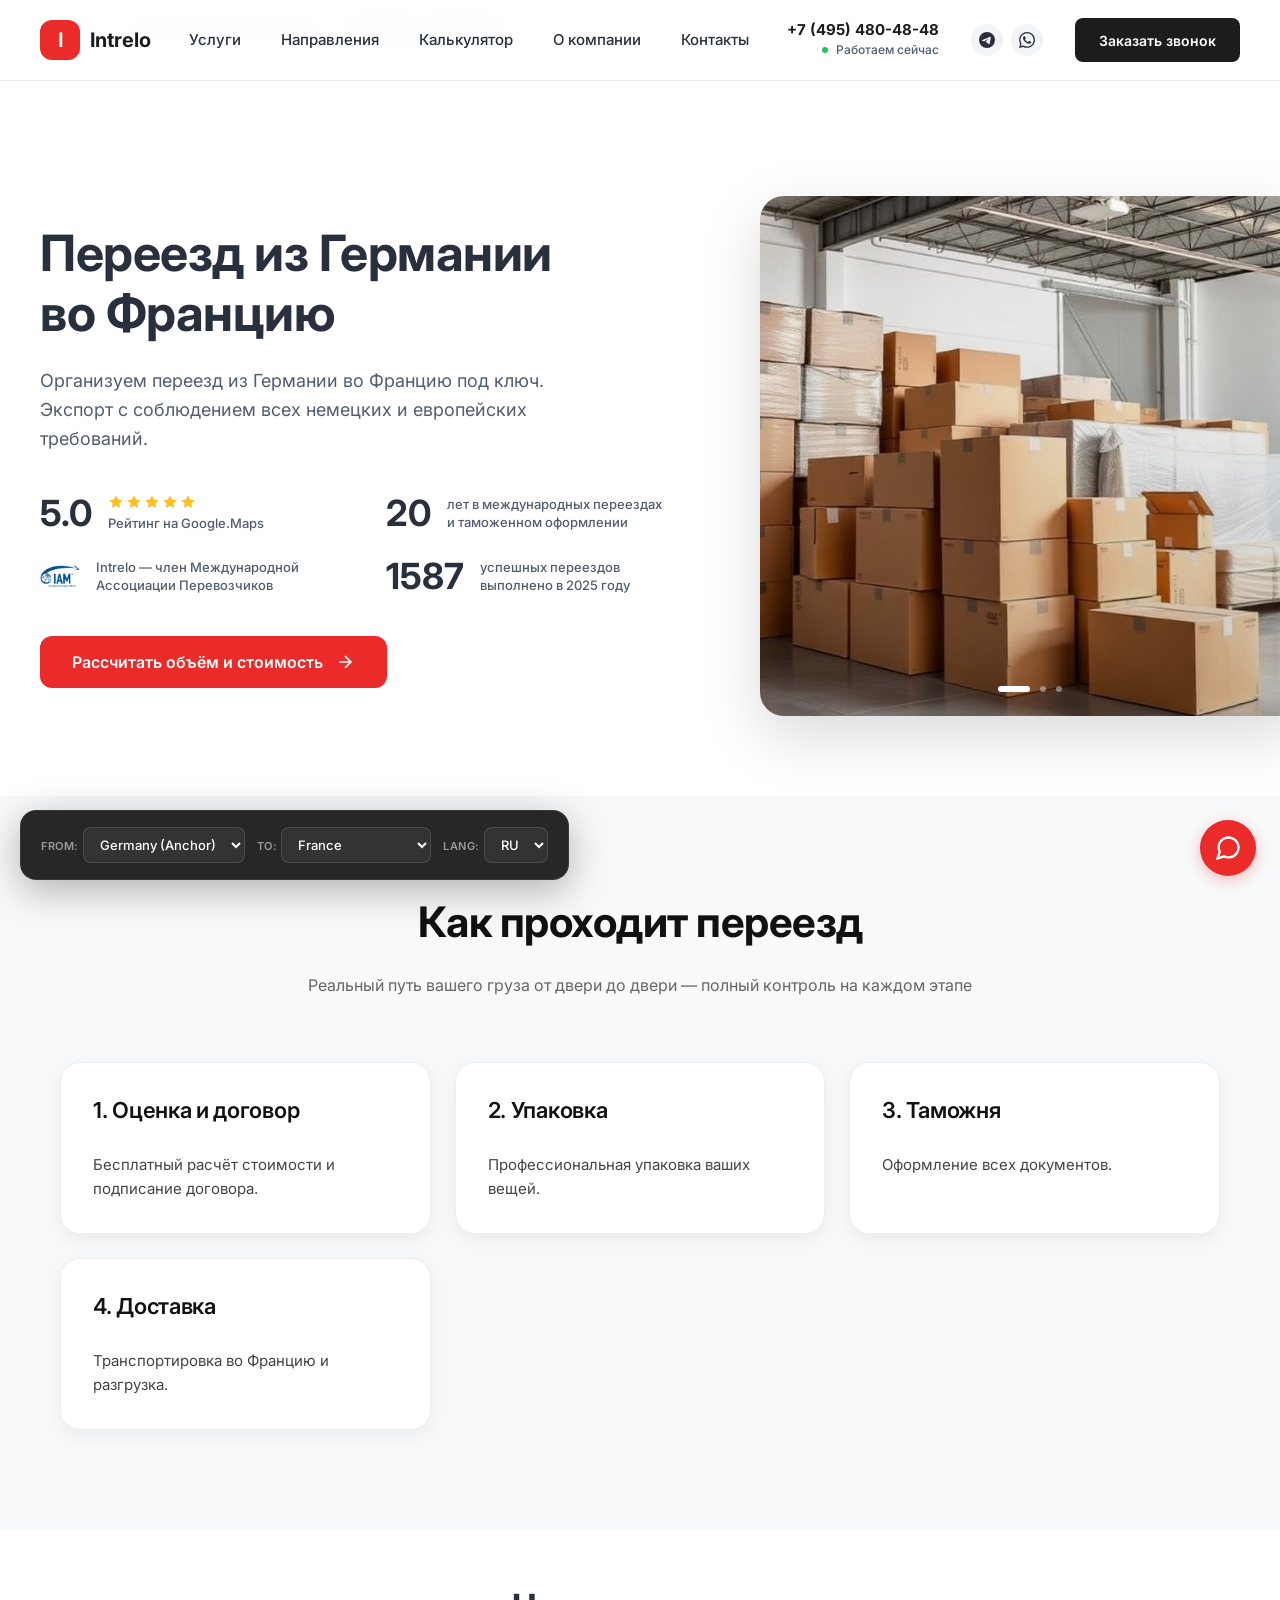
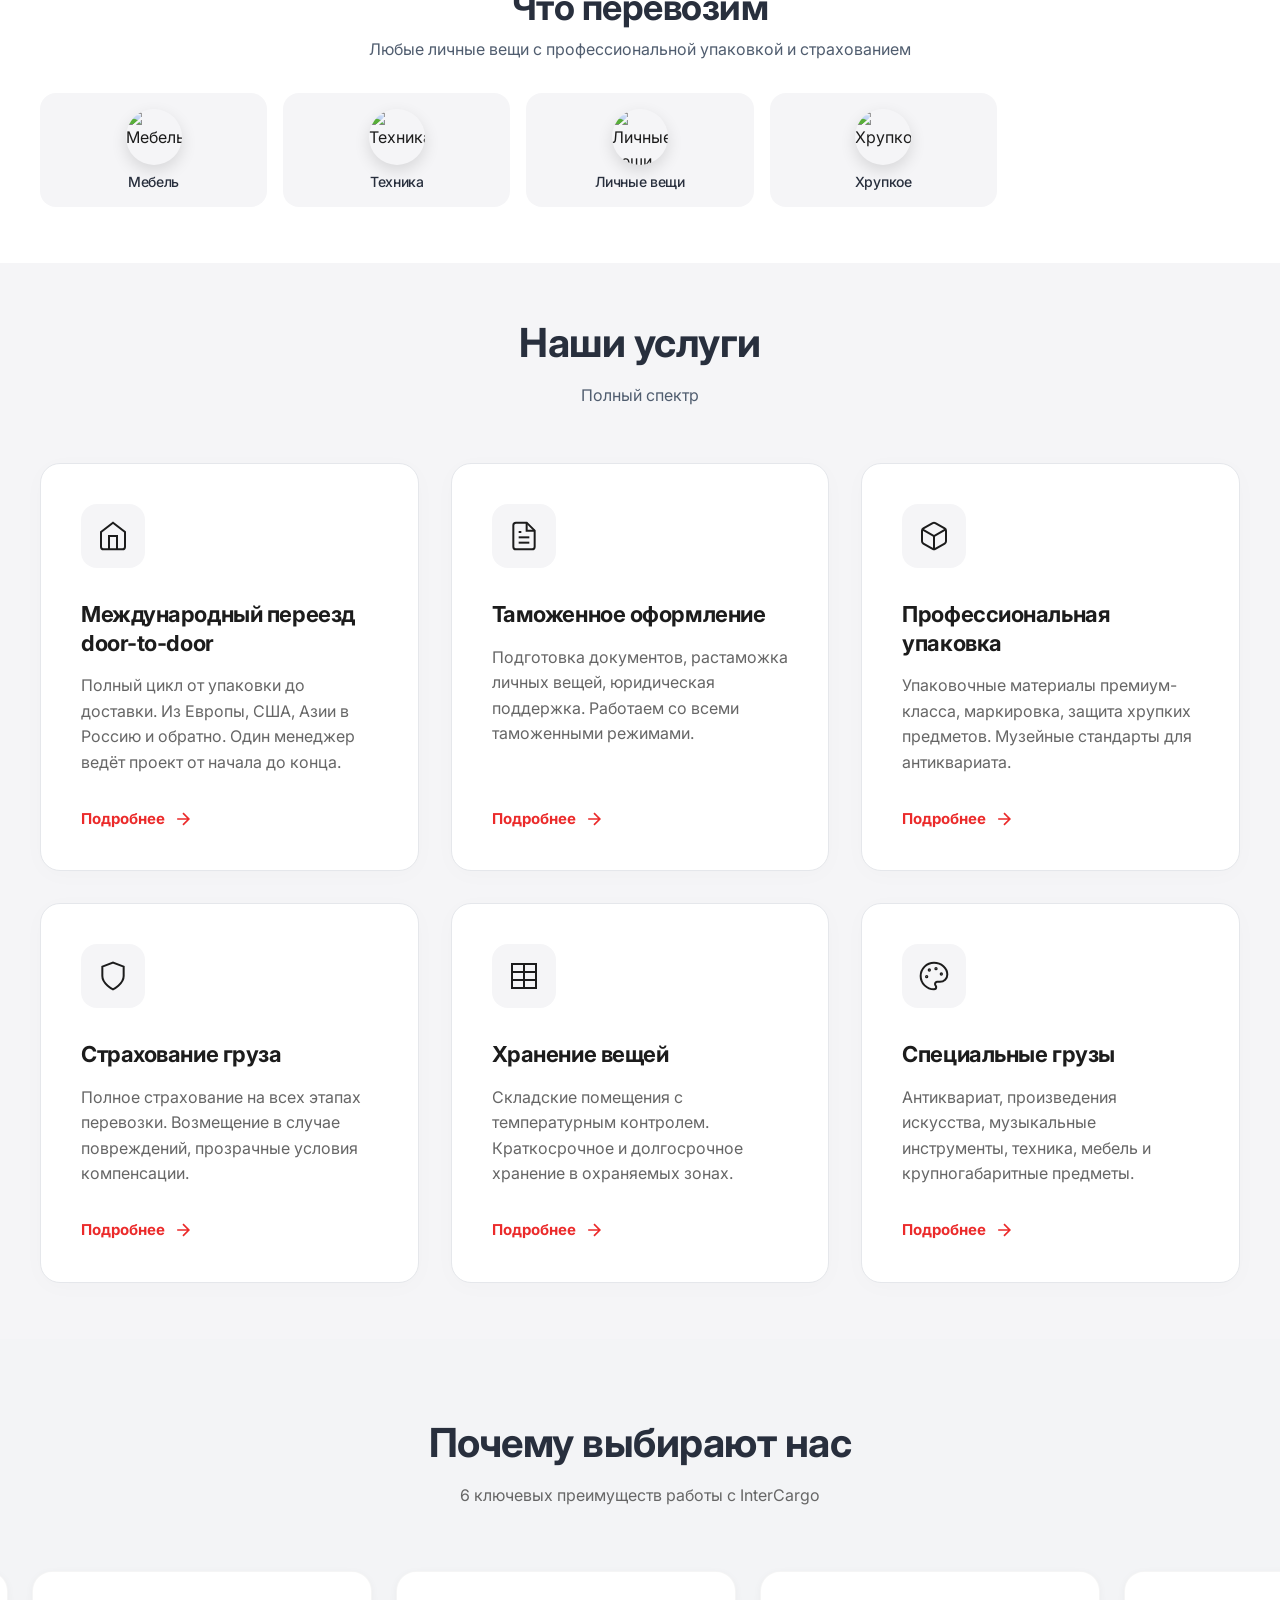
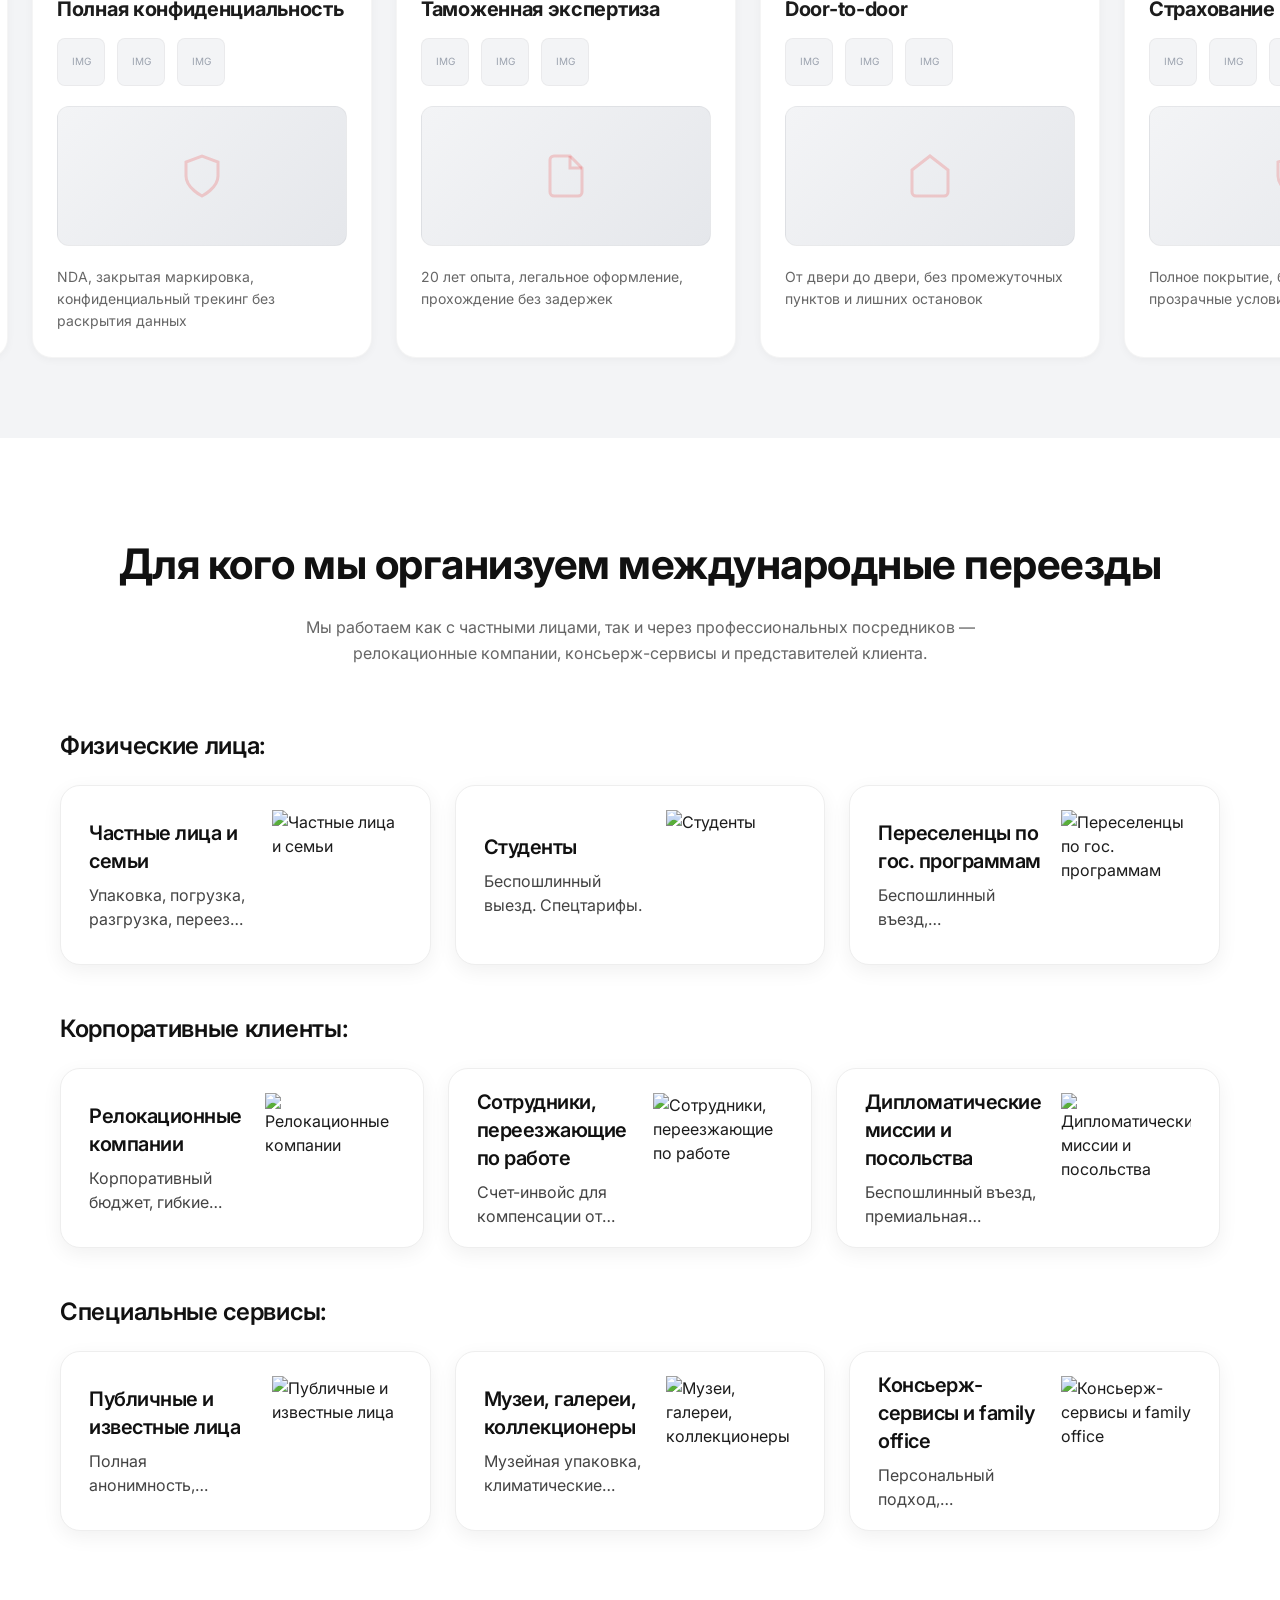
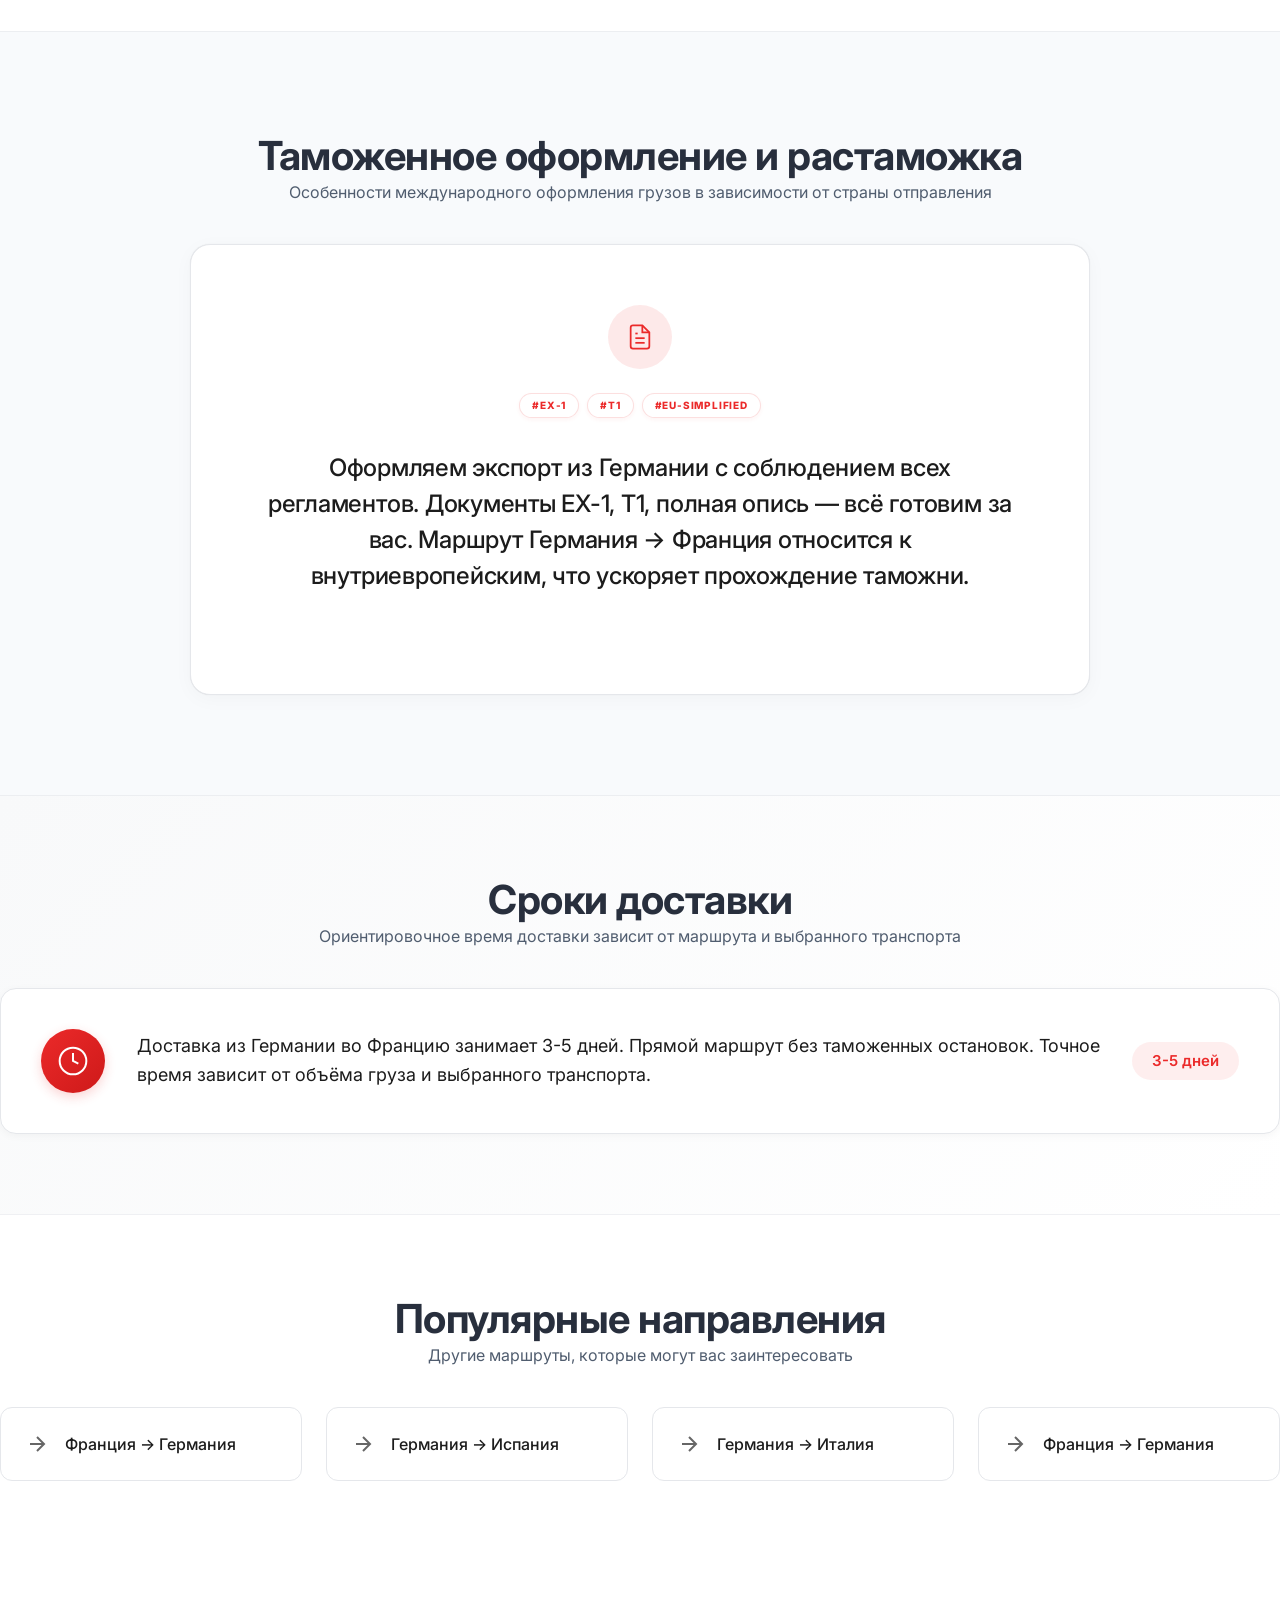
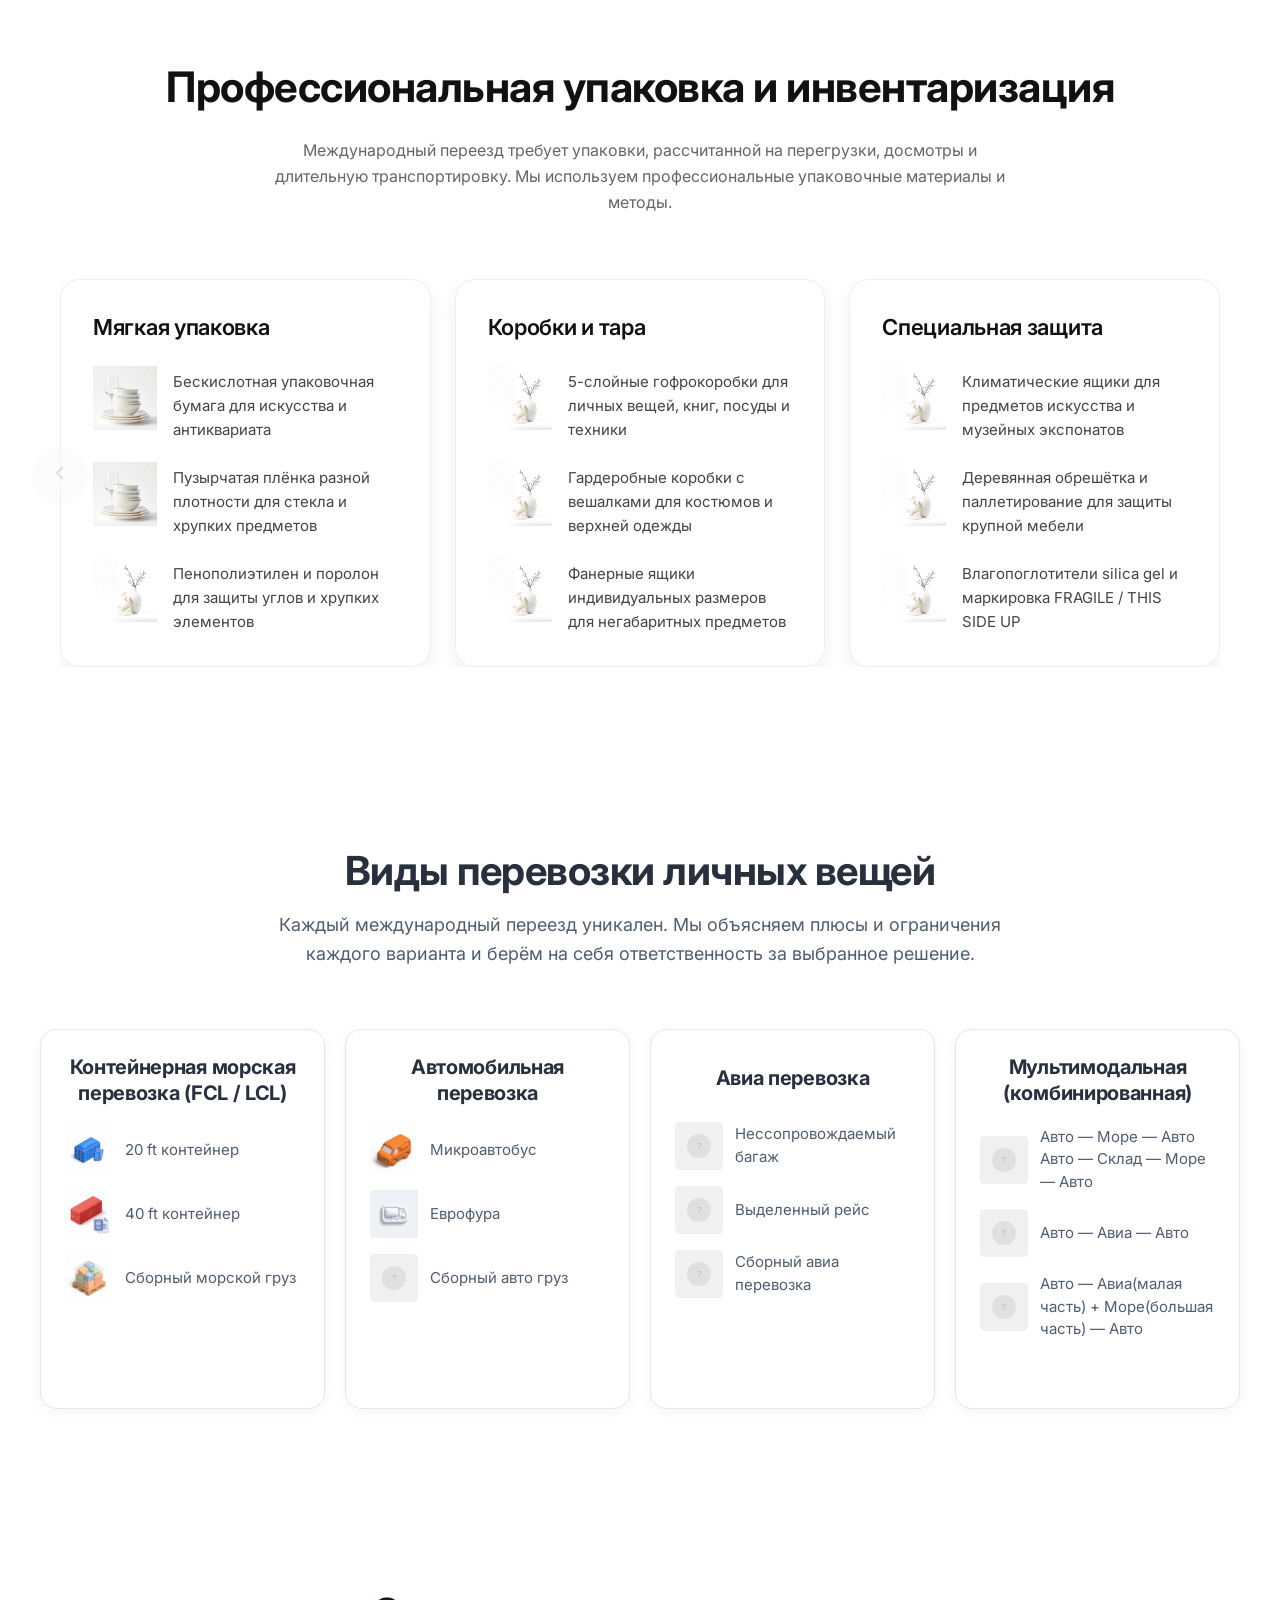
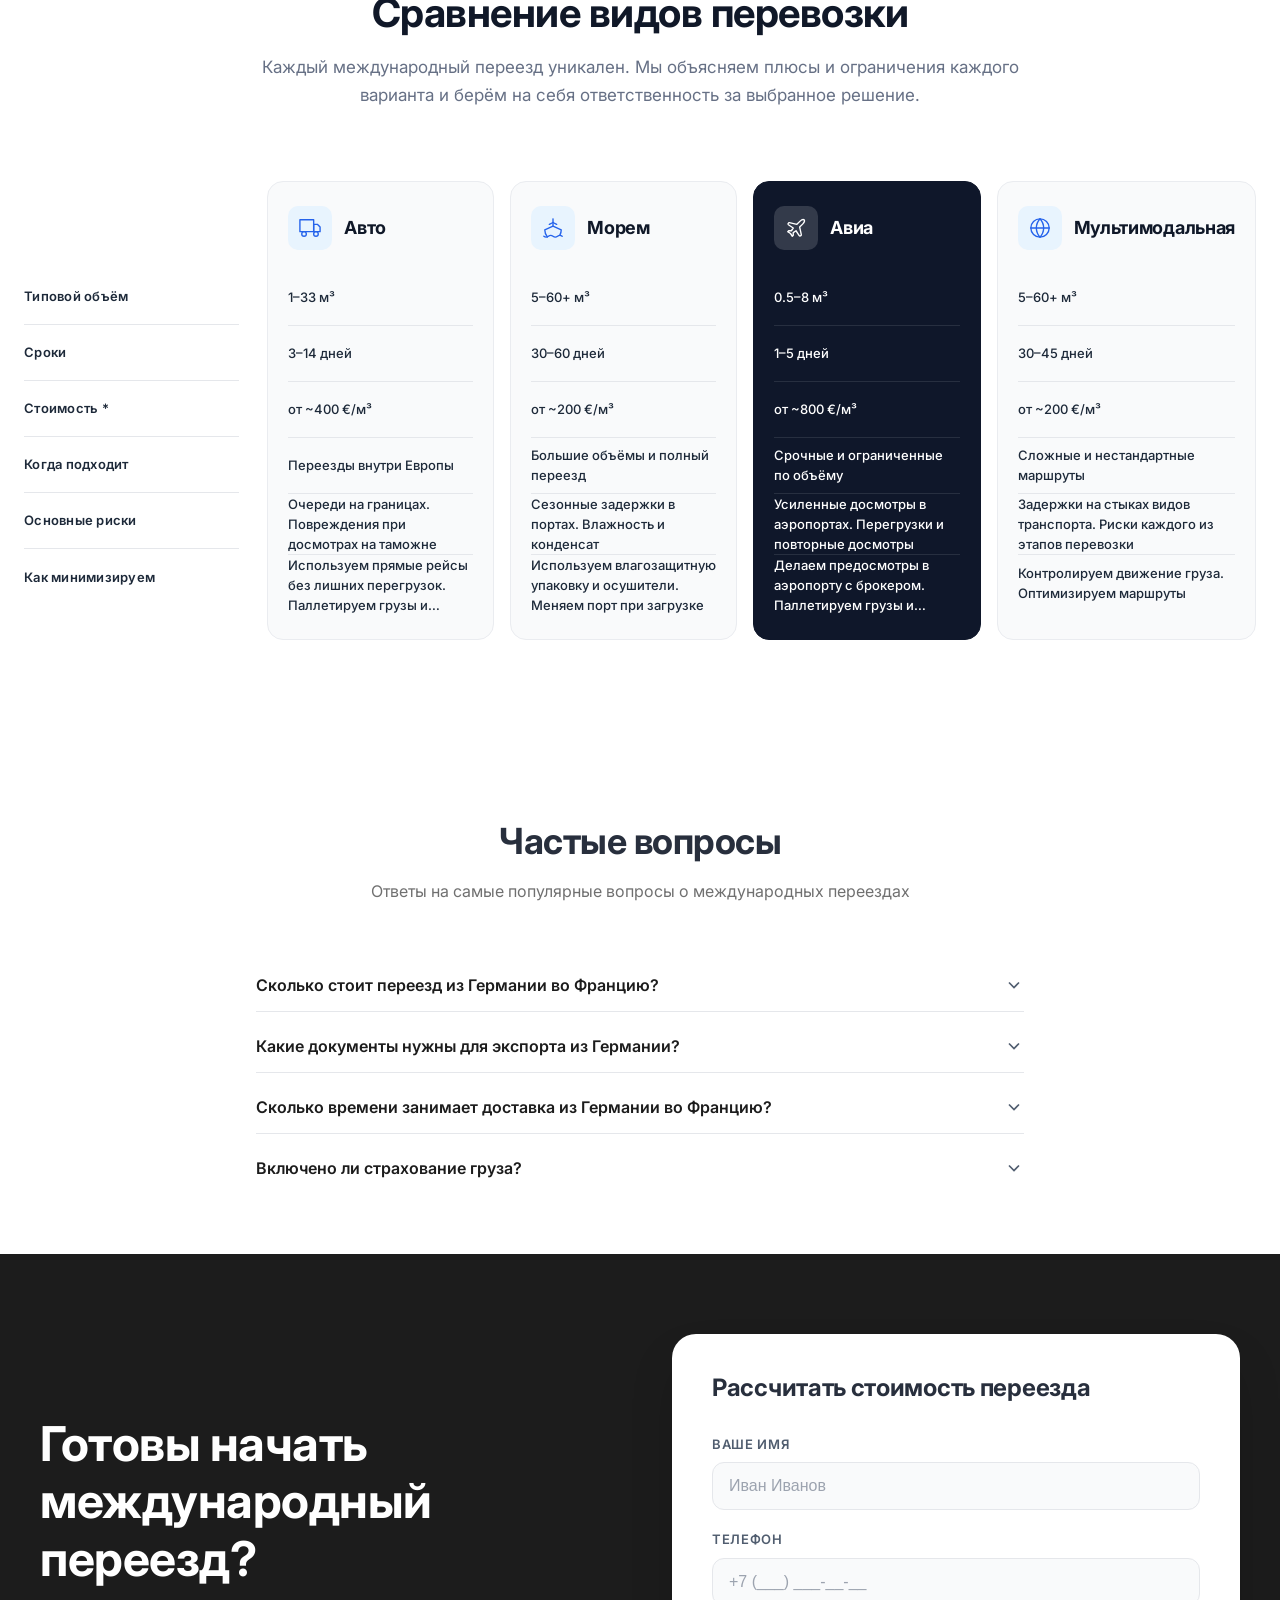
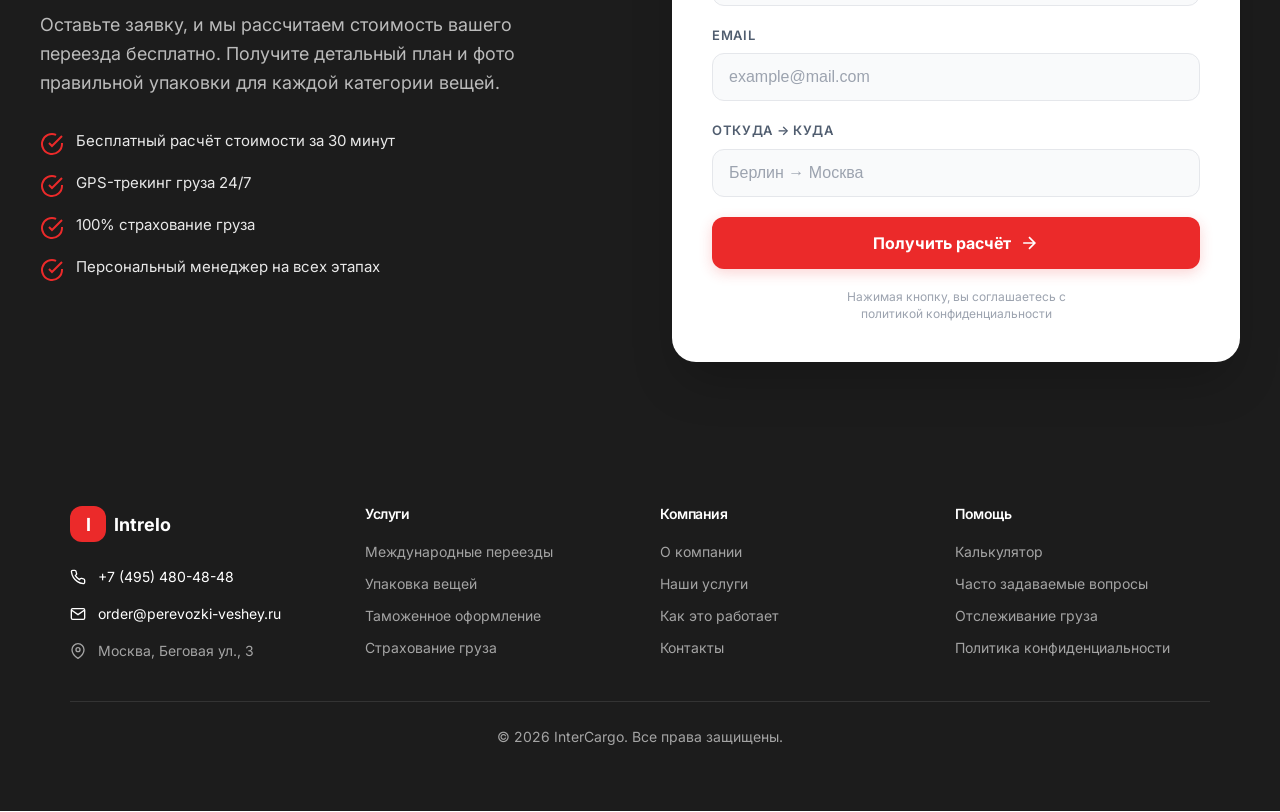
==== index.html @ ed5c0c68 "feat: complete Europe Pilot implementation (100 routes, dynamic engine, premium UI)" ====
<!DOCTYPE html>
<html lang="ru">

<head>
    <meta charset="UTF-8">
    <meta name="viewport" content="width=device-width, initial-scale=1.0">
    <meta name="description"
        content="Международные переезды под ключ. Упаковка, таможня, доставка door-to-door. 20 лет опыта.">

    <!-- Open Graph / Facebook -->
    <meta property="og:type" content="website">
    <meta property="og:url" content="https://intrelo.com/">
    <meta property="og:title" content="Intrelo — Международные переезды">
    <meta property="og:description"
        content="Международные переезды под ключ. Упаковка, таможня, доставка door-to-door. 20 лет опыта.">
    <meta property="og:image" content="https://intrelo.com/assets/og-image.jpg">

    <!-- Twitter -->
    <meta property="twitter:card" content="summary_large_image">
    <meta property="twitter:url" content="https://intrelo.com/">
    <meta property="twitter:title" content="Intrelo — Международные переезды">
    <meta property="twitter:description"
        content="Международные переезды под ключ. Упаковка, таможня, доставка door-to-door. 20 лет опыта.">
    <meta property="twitter:image" content="https://intrelo.com/assets/og-image.jpg">

    <!-- Canonical -->
    <link rel="canonical" href="https://intrelo.com/">

    <title>Intrelo — Международные переезды</title>

    <!-- Google Fonts -->
    <link rel="preconnect" href="https://fonts.googleapis.com">
    <link rel="preconnect" href="https://fonts.gstatic.com" crossorigin>
    <link href="https://fonts.googleapis.com/css2?family=Inter:wght@400;500;600;700&display=swap" rel="stylesheet">

    <!-- Styles -->
    <link rel="stylesheet" href="css/styles.css">
    <link rel="stylesheet" href="css/timelines-links.css">
</head>

<body>
    <!-- ========== HEADER ========== -->
    <header class="header" id="header">
        <div class="header__container">
            <a href="/" class="header__logo">
                <div class="header__logo-icon">I</div>
                <span class="header__logo-text">Intrelo</span>
            </a>

            <!-- Desktop Navigation -->
            <nav class="header__nav">
                <a href="#services" class="header__nav-link">Услуги</a>
                <a href="#destinations" class="header__nav-link">Направления</a>
                <a href="#calculator" class="header__nav-link">Калькулятор</a>
                <a href="#about" class="header__nav-link">О компании</a>
                <a href="#contacts" class="header__nav-link">Контакты</a>
            </nav>

            <!-- Right Side -->
            <div class="header__right">
                <div class="header__contact">
                    <a href="tel:+74954804848" class="header__phone">+7 (495) 480-48-48</a>
                    <div class="header__status">
                        <span class="header__status-dot"></span>
                        <span class="header__status-text">Работаем сейчас</span>
                    </div>
                </div>

                <div class="header__socials">
                    <a href="https://t.me/intrelo" target="_blank" rel="noopener noreferrer"
                        class="header__social header__social--telegram" aria-label="Telegram">
                        <svg viewBox="0 0 24 24" fill="currentColor">
                            <path
                                d="M11.944 0A12 12 0 0 0 0 12a12 12 0 0 0 12 12 12 12 0 0 0 12-12A12 12 0 0 0 12 0a12 12 0 0 0-.056 0zm4.962 7.224c.1-.002.321.023.465.14a.506.506 0 0 1 .171.325c.016.093.036.306.02.472-.18 1.898-.962 6.502-1.36 8.627-.168.9-.499 1.201-.82 1.23-.696.065-1.225-.46-1.9-.902-1.056-.693-1.653-1.124-2.678-1.8-1.185-.78-.417-1.21.258-1.91.177-.184 3.247-2.977 3.307-3.23.007-.032.014-.15-.056-.212s-.174-.041-.249-.024c-.106.024-1.793 1.14-5.061 3.345-.48.33-.913.49-1.302.48-.428-.008-1.252-.241-1.865-.44-.752-.245-1.349-.374-1.297-.789.027-.216.325-.437.893-.663 3.498-1.524 5.83-2.529 6.998-3.014 3.332-1.386 4.025-1.627 4.476-1.635z" />
                        </svg>
                    </a>
                    <a href="https://wa.me/74954804848" target="_blank" rel="noopener noreferrer"
                        class="header__social header__social--whatsapp" aria-label="WhatsApp">
                        <svg viewBox="0 0 24 24" fill="currentColor">
                            <path
                                d="M17.472 14.382c-.297-.149-1.758-.867-2.03-.967-.273-.099-.471-.148-.67.15-.197.297-.767.966-.94 1.164-.173.199-.347.223-.644.075-.297-.15-1.255-.463-2.39-1.475-.883-.788-1.48-1.761-1.653-2.059-.173-.297-.018-.458.13-.606.134-.133.298-.347.446-.52.149-.174.198-.298.298-.497.099-.198.05-.371-.025-.52-.075-.149-.669-1.612-.916-2.207-.242-.579-.487-.5-.669-.51-.173-.008-.371-.01-.57-.01-.198 0-.52.074-.792.372-.272.297-1.04 1.016-1.04 2.479 0 1.462 1.065 2.875 1.213 3.074.149.198 2.096 3.2 5.077 4.487.709.306 1.262.489 1.694.625.712.227 1.36.195 1.871.118.571-.085 1.758-.719 2.006-1.413.248-.694.248-1.289.173-1.413-.074-.124-.272-.198-.57-.347m-5.421 7.403h-.004a9.87 9.87 0 01-5.031-1.378l-.361-.214-3.741.982.998-3.648-.235-.374a9.86 9.86 0 01-1.51-5.26c.001-5.45 4.436-9.884 9.888-9.884 2.64 0 5.122 1.03 6.988 2.898a9.825 9.825 0 012.893 6.994c-.003 5.45-4.437 9.884-9.885 9.884m8.413-18.297A11.815 11.815 0 0012.05 0C5.495 0 .16 5.335.157 11.892c0 2.096.547 4.142 1.588 5.945L.057 24l6.305-1.654a11.882 11.882 0 005.683 1.448h.005c6.554 0 11.89-5.335 11.893-11.893a11.821 11.821 0 00-3.48-8.413Z" />
                        </svg>
                    </a>
                </div>

                <button class="header__cta">Заказать звонок</button>

                <!-- Mobile Menu Toggle -->
                <button class="header__burger" id="burger-btn" aria-label="Меню">
                    <span></span>
                    <span></span>
                    <span></span>
                </button>
            </div>
        </div>

        <!-- Mobile Menu -->
        <div class="mobile-menu" id="mobile-menu">
            <nav class="mobile-menu__nav">
                <a href="#services" class="mobile-menu__link">Услуги</a>
                <a href="#destinations" class="mobile-menu__link">Направления</a>
                <a href="#calculator" class="mobile-menu__link">Калькулятор</a>
                <a href="#about" class="mobile-menu__link">О компании</a>
                <a href="#contacts" class="mobile-menu__link">Контакты</a>
            </nav>
            <div class="mobile-menu__divider"></div>
            <div class="mobile-menu__footer">
                <a href="tel:+74954804848" class="mobile-menu__phone">+7 (495) 480-48-48</a>
                <div class="mobile-menu__socials">
                    <a href="https://t.me/intrelo" class="mobile-menu__social">
                        <svg viewBox="0 0 24 24" fill="currentColor">
                            <path
                                d="M11.944 0A12 12 0 0 0 0 12a12 12 0 0 0 12 12 12 12 0 0 0 12-12A12 12 0 0 0 12 0a12 12 0 0 0-.056 0zm4.962 7.224c.1-.002.321.023.465.14a.506.506 0 0 1 .171.325c.016.093.036.306.02.472-.18 1.898-.962 6.502-1.36 8.627-.168.9-.499 1.201-.82 1.23-.696.065-1.225-.46-1.9-.902-1.056-.693-1.653-1.124-2.678-1.8-1.185-.78-.417-1.21.258-1.91.177-.184 3.247-2.977 3.307-3.23.007-.032.014-.15-.056-.212s-.174-.041-.249-.024c-.106.024-1.793 1.14-5.061 3.345-.48.33-.913.49-1.302.48-.428-.008-1.252-.241-1.865-.44-.752-.245-1.349-.374-1.297-.789.027-.216.325-.437.893-.663 3.498-1.524 5.83-2.529 6.998-3.014 3.332-1.386 4.025-1.627 4.476-1.635z" />
                        </svg>
                    </a>
                    <a href="https://wa.me/74954804848" class="mobile-menu__social">
                        <svg viewBox="0 0 24 24" fill="currentColor">
                            <path
                                d="M17.472 14.382c-.297-.149-1.758-.867-2.03-.967-.273-.099-.471-.148-.67.15-.197.297-.767.966-.94 1.164-.173.199-.347.223-.644.075-.297-.15-1.255-.463-2.39-1.475-.883-.788-1.48-1.761-1.653-2.059-.173-.297-.018-.458.13-.606.134-.133.298-.347.446-.52.149-.174.198-.298.298-.497.099-.198.05-.371-.025-.52-.075-.149-.669-1.612-.916-2.207-.242-.579-.487-.5-.669-.51-.173-.008-.371-.01-.57-.01-.198 0-.52.074-.792.372-.272.297-1.04 1.016-1.04 2.479 0 1.462 1.065 2.875 1.213 3.074.149.198 2.096 3.2 5.077 4.487.709.306 1.262.489 1.694.625.712.227 1.36.195 1.871.118.571-.085 1.758-.719 2.006-1.413.248-.694.248-1.289.173-1.413-.074-.124-.272-.198-.57-.347m-5.421 7.403h-.004a9.87 9.87 0 01-5.031-1.378l-.361-.214-3.741.982.998-3.648-.235-.374a9.86 9.86 0 01-1.51-5.26c.001-5.45 4.436-9.884 9.888-9.884 2.64 0 5.122 1.03 6.988 2.898a9.825 9.825 0 012.893 6.994c-.003 5.45-4.437 9.884-9.885 9.884m8.413-18.297A11.815 11.815 0 0012.05 0C5.495 0 .16 5.335.157 11.892c0 2.096.547 4.142 1.588 5.945L.057 24l6.305-1.654a11.882 11.882 0 005.683 1.448h.005c6.554 0 11.89-5.335 11.893-11.893a11.821 11.821 0 00-3.48-8.413Z" />
                        </svg>
                    </a>
                </div>
                <button class="mobile-menu__cta">Заказать звонок</button>
            </div>
        </div>
    </header>

    <div class="breadcrumbs" id="breadcrumbs-container">
        <!-- Breadcrumbs will be injected here via content-engine.js -->
    </div>

    <main>
        <!-- ========== HERO SECTION ========== -->
        <section class="hero">
            <div class="hero__container">
                <div class="hero__content">
                    <h1 class="hero__title" id="hero-title">
                        Международный переезд <span>без границ и таможенных хлопот</span>
                    </h1>
                    <p class="hero__subtitle" id="hero-subtitle">
                        Организуем профессиональный переезд из Европы и ОАЭ в любую точку мира. Полный цикл: от описи
                        имущества до разгрузки на новом месте.
                    </p>

                    <!-- Mobile Stats -->
                    <div class="hero__stats hero__stats--mobile">
                        <div class="hero__stat-item">
                            <div class="hero__stat-icon hero__stat-icon--star">
                                <svg viewBox="0 0 24 24" fill="currentColor">
                                    <path
                                        d="M12 2l3.09 6.26L22 9.27l-5 4.87 1.18 6.88L12 17.77l-6.18 3.25L7 14.14 2 9.27l6.91-1.01L12 2z" />
                                </svg>
                            </div>
                            <span><strong>5.0</strong> — рейтинг на Google.Maps</span>
                        </div>
                        <div class="hero__stat-item">
                            <div class="hero__stat-icon">20</div>
                            <span>лет опыта в международных переездах</span>
                        </div>
                        <div class="hero__stat-item">
                            <div class="hero__stat-icon">
                                <img src="assets/iam-logo.png" alt="IAM">
                            </div>
                            <span>Член <strong>Международной Ассоциации</strong></span>
                        </div>
                    </div>

                    <!-- Desktop Stats -->
                    <div class="hero__stats hero__stats--desktop">
                        <div class="hero__stat-block">
                            <span class="hero__stat-number">5.0</span>
                            <div class="hero__stat-info">
                                <div class="hero__stars">
                                    <svg viewBox="0 0 24 24" fill="currentColor">
                                        <path
                                            d="M12 2l3.09 6.26L22 9.27l-5 4.87 1.18 6.88L12 17.77l-6.18 3.25L7 14.14 2 9.27l6.91-1.01L12 2z" />
                                    </svg>
                                    <svg viewBox="0 0 24 24" fill="currentColor">
                                        <path
                                            d="M12 2l3.09 6.26L22 9.27l-5 4.87 1.18 6.88L12 17.77l-6.18 3.25L7 14.14 2 9.27l6.91-1.01L12 2z" />
                                    </svg>
                                    <svg viewBox="0 0 24 24" fill="currentColor">
                                        <path
                                            d="M12 2l3.09 6.26L22 9.27l-5 4.87 1.18 6.88L12 17.77l-6.18 3.25L7 14.14 2 9.27l6.91-1.01L12 2z" />
                                    </svg>
                                    <svg viewBox="0 0 24 24" fill="currentColor">
                                        <path
                                            d="M12 2l3.09 6.26L22 9.27l-5 4.87 1.18 6.88L12 17.77l-6.18 3.25L7 14.14 2 9.27l6.91-1.01L12 2z" />
                                    </svg>
                                    <svg viewBox="0 0 24 24" fill="currentColor">
                                        <path
                                            d="M12 2l3.09 6.26L22 9.27l-5 4.87 1.18 6.88L12 17.77l-6.18 3.25L7 14.14 2 9.27l6.91-1.01L12 2z" />
                                    </svg>
                                </div>
                                <span>Рейтинг на Google.Maps</span>
                            </div>
                        </div>
                        <div class="hero__stat-block">
                            <span class="hero__stat-number">20</span>
                            <span class="hero__stat-text">лет в международных переездах<br>и таможенном
                                оформлении</span>
                        </div>
                        <div class="hero__stat-block">
                            <img src="assets/iam-logo.png" alt="IAM" class="hero__stat-logo">
                            <span class="hero__stat-text">Intrelo — член Международной<br>Ассоциации Перевозчиков</span>
                        </div>
                        <div class="hero__stat-block">
                            <span class="hero__stat-number">1587</span>
                            <span class="hero__stat-text">успешных переездов<br>выполнено в 2025 году</span>
                        </div>
                    </div>

                    <button class="hero__cta">
                        <span>Рассчитать объём и стоимость</span>
                        <svg viewBox="0 0 24 24" fill="none" stroke="currentColor" stroke-width="2">
                            <path d="M5 12h14M12 5l7 7-7 7" />
                        </svg>
                    </button>
                </div>

                <div class="hero__slider">
                    <div class="hero__slider-wrapper">
                        <div class="hero__slide active" data-index="0">
                            <img src="assets/hero/hero-warehouse.jpg" alt="Наш склад и упаковка">
                        </div>
                        <div class="hero__slide" data-index="1">
                            <img src="assets/hero/hero-moving.jpg" alt="Процесс перевозки">
                        </div>
                        <div class="hero__slide" data-index="2">
                            <img src="assets/hero/hero-packing.jpg" alt="Профессиональная упаковка">
                        </div>
                        <div class="hero__slider-overlay"></div>

                        <!-- Navigation Arrows -->
                        <button class="hero__slider-arrow hero__slider-arrow--prev" aria-label="Предыдущий слайд">
                            <svg viewBox="0 0 24 24" fill="none" stroke="currentColor" stroke-width="2">
                                <path d="M15 18l-6-6 6-6" />
                            </svg>
                        </button>
                        <button class="hero__slider-arrow hero__slider-arrow--next" aria-label="Следующий слайд">
                            <svg viewBox="0 0 24 24" fill="none" stroke="currentColor" stroke-width="2">
                                <path d="M9 18l6-6-6-6" />
                            </svg>
                        </button>

                        <!-- Dots -->
                        <div class="hero__slider-dots">
                            <button class="hero__slider-dot active" data-index="0"></button>
                            <button class="hero__slider-dot" data-index="1"></button>
                            <button class="hero__slider-dot" data-index="2"></button>
                        </div>
                    </div>

                    <!-- Decorative Elements -->
                    <div class="hero__decor hero__decor--1"></div>
                    <div class="hero__decor hero__decor--2"></div>
                </div>
            </div>
        </section>

        <!-- ========== PROCESS SECTION ========== -->
        <section class="process-section" id="process">
            <div class="container">
                <div class="section-header">
                    <h2 class="process-title">Как проходит переезд</h2>
                    <p class="process-subtitle">Реальный путь вашего груза от двери до двери — полный контроль на каждом
                        этапе</p>
                </div>

                <div class="process-grid" id="process-grid">
                    <!-- Dynamic process steps will be loaded here via content-engine.js -->
                </div>
            </div>
        </section>

        <!-- ========== CARGO SECTION ========== -->
        <section class="cargo">
            <div class="cargo__container">
                <div class="cargo__header">
                    <h2 class="cargo__title">Что перевозим</h2>
                    <p class="cargo__subtitle" id="subtitle-cargo">Любые личные вещи с профессиональной упаковкой и
                        страхованием</p>
                </div>

                <div class="cargo__grid" id="cargo-grid">
                    <!-- Loaded via js/content-engine.js -->
                </div>
            </div>
        </section>

        <!-- ========== SERVICES SECTION ========== -->
        <section class="services" id="services">
            <div class="services__container">
                <div class="services__header">
                    <h2 class="services__title">Наши услуги</h2>
                    <p class="services__subtitle">Полный спектр </p>
                </div>

                <div class="services__grid">
                    <div class="services__card">
                        <div class="services__card-icon">
                            <svg viewBox="0 0 24 24" fill="none" stroke="currentColor" stroke-width="1.5">
                                <path d="M3 9l9-7 9 7v11a2 2 0 0 1-2 2H5a2 2 0 0 1-2-2z" />
                                <polyline points="9 22 9 12 15 12 15 22" />
                            </svg>
                        </div>
                        <h3 class="services__card-title">Международный переезд door-to-door</h3>
                        <p class="services__card-text">Полный цикл от упаковки до доставки. Из Европы, США, Азии в
                            Россию и обратно. Один менеджер ведёт проект от начала до конца.</p>
                        <a href="#" class="services__card-link">
                            Подробнее
                            <svg viewBox="0 0 24 24" fill="none" stroke="currentColor" stroke-width="2">
                                <path d="M5 12h14M12 5l7 7-7 7" />
                            </svg>
                        </a>
                    </div>
                    <div class="services__card">
                        <div class="services__card-icon">
                            <svg viewBox="0 0 24 24" fill="none" stroke="currentColor" stroke-width="1.5">
                                <path d="M14 2H6a2 2 0 0 0-2 2v16a2 2 0 0 0 2 2h12a2 2 0 0 0 2-2V8z" />
                                <polyline points="14 2 14 8 20 8" />
                                <line x1="16" y1="13" x2="8" y2="13" />
                                <line x1="16" y1="17" x2="8" y2="17" />
                                <polyline points="10 9 9 9 8 9" />
                            </svg>
                        </div>
                        <h3 class="services__card-title">Таможенное оформление</h3>
                        <p class="services__card-text">Подготовка документов, растаможка личных вещей, юридическая
                            поддержка. Работаем со всеми таможенными режимами.</p>
                        <a href="#" class="services__card-link">
                            Подробнее
                            <svg viewBox="0 0 24 24" fill="none" stroke="currentColor" stroke-width="2">
                                <path d="M5 12h14M12 5l7 7-7 7" />
                            </svg>
                        </a>
                    </div>
                    <div class="services__card">
                        <div class="services__card-icon">
                            <svg viewBox="0 0 24 24" fill="none" stroke="currentColor" stroke-width="1.5">
                                <path
                                    d="M21 16V8a2 2 0 0 0-1-1.73l-7-4a2 2 0 0 0-2 0l-7 4A2 2 0 0 0 3 8v8a2 2 0 0 0 1 1.73l7 4a2 2 0 0 0 2 0l7-4A2 2 0 0 0 21 16z" />
                                <polyline points="3.27 6.96 12 12.01 20.73 6.96" />
                                <line x1="12" y1="22.08" x2="12" y2="12" />
                            </svg>
                        </div>
                        <h3 class="services__card-title">Профессиональная упаковка</h3>
                        <p class="services__card-text">Упаковочные материалы премиум-класса, маркировка, защита хрупких
                            предметов. Музейные стандарты для антиквариата.</p>
                        <a href="#" class="services__card-link">
                            Подробнее
                            <svg viewBox="0 0 24 24" fill="none" stroke="currentColor" stroke-width="2">
                                <path d="M5 12h14M12 5l7 7-7 7" />
                            </svg>
                        </a>
                    </div>
                    <div class="services__card">
                        <div class="services__card-icon">
                            <svg viewBox="0 0 24 24" fill="none" stroke="currentColor" stroke-width="1.5">
                                <path d="M12 22s8-4 8-10V5l-8-3-8 3v7c0 6 8 10 8 10z" />
                            </svg>
                        </div>
                        <h3 class="services__card-title">Страхование груза</h3>
                        <p class="services__card-text">Полное страхование на всех этапах перевозки. Возмещение в случае
                            повреждений, прозрачные условия компенсации.</p>
                        <a href="#" class="services__card-link">
                            Подробнее
                            <svg viewBox="0 0 24 24" fill="none" stroke="currentColor" stroke-width="2">
                                <path d="M5 12h14M12 5l7 7-7 7" />
                            </svg>
                        </a>
                    </div>
                    <div class="services__card">
                        <div class="services__card-icon">
                            <svg viewBox="0 0 24 24" fill="none" stroke="currentColor" stroke-width="1.5">
                                <path d="M3 3h18v18H3zM21 9H3M21 15H3M12 3v18" />
                            </svg>
                        </div>
                        <h3 class="services__card-title">Хранение вещей</h3>
                        <p class="services__card-text">Складские помещения с температурным контролем. Краткосрочное и
                            долгосрочное хранение в охраняемых зонах.</p>
                        <a href="#" class="services__card-link">
                            Подробнее
                            <svg viewBox="0 0 24 24" fill="none" stroke="currentColor" stroke-width="2">
                                <path d="M5 12h14M12 5l7 7-7 7" />
                            </svg>
                        </a>
                    </div>
                    <div class="services__card">
                        <div class="services__card-icon">
                            <svg viewBox="0 0 24 24" fill="none" stroke="currentColor" stroke-width="1.5">
                                <circle cx="13.5" cy="6.5" r="0.5" />
                                <circle cx="17.5" cy="10.5" r="0.5" />
                                <circle cx="8.5" cy="7.5" r="0.5" />
                                <circle cx="6.5" cy="12.5" r="0.5" />
                                <path
                                    d="M12 2C6.5 2 2 6.5 2 12s4.5 10 10 10c.926 0 1.648-.746 1.648-1.688 0-.437-.18-.835-.437-1.125-.29-.289-.438-.652-.438-1.125a1.64 1.64 0 0 1 1.668-1.668h1.996c3.051 0 5.555-2.503 5.555-5.555C21.965 6.012 17.461 2 12 2z" />
                            </svg>
                        </div>
                        <h3 class="services__card-title">Специальные грузы</h3>
                        <p class="services__card-text">Антиквариат, произведения искусства, музыкальные инструменты,
                            техника, мебель и крупногабаритные предметы.</p>
                        <a href="#" class="services__card-link">
                            Подробнее
                            <svg viewBox="0 0 24 24" fill="none" stroke="currentColor" stroke-width="2">
                                <path d="M5 12h14M12 5l7 7-7 7" />
                            </svg>
                        </a>
                    </div>
                </div>
            </div>
        </section>

        <!-- ========== WHY CHOOSE US SECTION (SLIDER) ========== -->
        <section class="advantages" id="advantages">
            <div class="advantages__container">
                <div class="advantages__header">
                    <h2 class="advantages__title">Почему выбирают нас</h2>
                    <p class="advantages__subtitle">6 ключевых преимуществ работы с InterCargo</p>
                </div>

                <div class="advantages__slider-wrapper">
                    <button class="advantages__arrow advantages__arrow--prev" aria-label="Назад">
                        <svg viewBox="0 0 24 24" fill="none" stroke="currentColor" stroke-width="2">
                            <path d="M15 18l-6-6 6-6" />
                        </svg>
                    </button>
                    <button class="advantages__arrow advantages__arrow--next" aria-label="Вперед">
                        <svg viewBox="0 0 24 24" fill="none" stroke="currentColor" stroke-width="2">
                            <path d="M9 18l6-6-6-6" />
                        </svg>
                    </button>

                    <div class="advantages__slider" id="advantages-slider">
                        <div class="advantages__track">
                            <!-- Cards will be duplicated for infinite scroll -->
                            <div class="advantages__card">
                                <h3 class="advantages__card-title">Профессиональная упаковка</h3>
                                <div class="advantages__card-icons">
                                    <div class="advantages__card-icon">IMG</div>
                                    <div class="advantages__card-icon">IMG</div>
                                    <div class="advantages__card-icon">IMG</div>
                                </div>
                                <div class="advantages__card-visual">
                                    <svg viewBox="0 0 24 24" fill="none" stroke="currentColor" stroke-width="1.5">
                                        <path
                                            d="M21 16V8a2 2 0 0 0-1-1.73l-7-4a2 2 0 0 0-2 0l-7 4A2 2 0 0 0 3 8v8a2 2 0 0 0 1 1.73l7 4a2 2 0 0 0 2 0l7-4A2 2 0 0 0 21 16z" />
                                    </svg>
                                </div>
                                <p class="advantages__card-text">Пузырчатая плёнка, специальные коробки, защитные уголки
                                    для максимальной защиты</p>
                            </div>
                            <div class="advantages__card">
                                <h3 class="advantages__card-title">Полная конфиденциальность</h3>
                                <div class="advantages__card-icons">
                                    <div class="advantages__card-icon">IMG</div>
                                    <div class="advantages__card-icon">IMG</div>
                                    <div class="advantages__card-icon">IMG</div>
                                </div>
                                <div class="advantages__card-visual">
                                    <svg viewBox="0 0 24 24" fill="none" stroke="currentColor" stroke-width="1.5">
                                        <path d="M12 22s8-4 8-10V5l-8-3-8 3v7c0 6 8 10 8 10z" />
                                    </svg>
                                </div>
                                <p class="advantages__card-text">NDA, закрытая маркировка, конфиденциальный трекинг без
                                    раскрытия данных</p>
                            </div>
                            <div class="advantages__card">
                                <h3 class="advantages__card-title">Таможенная экспертиза</h3>
                                <div class="advantages__card-icons">
                                    <div class="advantages__card-icon">IMG</div>
                                    <div class="advantages__card-icon">IMG</div>
                                    <div class="advantages__card-icon">IMG</div>
                                </div>
                                <div class="advantages__card-visual">
                                    <svg viewBox="0 0 24 24" fill="none" stroke="currentColor" stroke-width="1.5">
                                        <path d="M14 2H6a2 2 0 0 0-2 2v16a2 2 0 0 0 2 2h12a2 2 0 0 0 2-2V8z" />
                                        <polyline points="14 2 14 8 20 8" />
                                    </svg>
                                </div>
                                <p class="advantages__card-text">20 лет опыта, легальное оформление, прохождение без
                                    задержек</p>
                            </div>
                            <div class="advantages__card">
                                <h3 class="advantages__card-title">Door-to-door</h3>
                                <div class="advantages__card-icons">
                                    <div class="advantages__card-icon">IMG</div>
                                    <div class="advantages__card-icon">IMG</div>
                                    <div class="advantages__card-icon">IMG</div>
                                </div>
                                <div class="advantages__card-visual">
                                    <svg viewBox="0 0 24 24" fill="none" stroke="currentColor" stroke-width="1.5">
                                        <path d="M3 9l9-7 9 7v11a2 2 0 0 1-2 2H5a2 2 0 0 1-2-2z" />
                                    </svg>
                                </div>
                                <p class="advantages__card-text">От двери до двери, без промежуточных пунктов и лишних
                                    остановок</p>
                            </div>
                            <div class="advantages__card">
                                <h3 class="advantages__card-title">Страхование груза</h3>
                                <div class="advantages__card-icons">
                                    <div class="advantages__card-icon">IMG</div>
                                    <div class="advantages__card-icon">IMG</div>
                                    <div class="advantages__card-icon">IMG</div>
                                </div>
                                <div class="advantages__card-visual">
                                    <svg viewBox="0 0 24 24" fill="none" stroke="currentColor" stroke-width="1.5">
                                        <path d="M12 22s8-4 8-10V5l-8-3-8 3v7c0 6 8 10 8 10z" />
                                    </svg>
                                </div>
                                <p class="advantages__card-text">Полное покрытие, быстрые выплаты, прозрачные условия
                                    компенсации</p>
                            </div>
                            <div class="advantages__card">
                                <h3 class="advantages__card-title">Трекинг 24/7</h3>
                                <div class="advantages__card-icons">
                                    <div class="advantages__card-icon">IMG</div>
                                    <div class="advantages__card-icon">IMG</div>
                                    <div class="advantages__card-icon">IMG</div>
                                </div>
                                <div class="advantages__card-visual">
                                    <svg viewBox="0 0 24 24" fill="none" stroke="currentColor" stroke-width="1.5">
                                        <circle cx="12" cy="12" r="10" />
                                        <polyline points="12 6 12 12 16 14" />
                                    </svg>
                                </div>
                                <p class="advantages__card-text">Отслеживание в реальном времени, уведомления, мобильное
                                    приложение</p>
                            </div>
                        </div>
                    </div>
                </div>
            </div>
        </section>

        <!-- ========== AUDIENCE SECTION - A/B TESTING ========== -->
        <section class="relocation-target-audience" id="audience">
            <div class="relocation-target-audience__container">
                <!-- Заголовочная зона -->
                <h2 class="section-title">Для кого мы организуем международные переезды</h2>
                <p class="section-subtitle">Мы работаем как с частными лицами, так и через профессиональных посредников
                    — релокационные компании, консьерж-сервисы и представителей клиента.</p>

                <!-- Физические лица -->
                <div class="audience-group">
                    <h3 class="group-title">Физические лица:</h3>
                    <div class="cards-grid--variant-a">
                        <div class="audience-card--variant-a">
                            <div class="card-content">
                                <div class="card-text-wrapper">
                                    <h4 class="card-title">Частные лица и семьи</h4>
                                    <p class="card-description">Упаковка, погрузка, разгрузка, переезд под ключ.</p>
                                </div>
                                <div class="card-image-wrapper">
                                    <img class="card-image"
                                        src="/assets/Who%20do%20we%20organize%20international%20relocations%20for/%D0%A7%D0%B0%D1%81%D1%82%D0%BD%D1%8B%D0%B5%20%D0%BB%D0%B8%D1%86%D0%B0%20%D0%B8%20%D1%81%D0%B5%D0%BC%D1%8C%D0%B8.png"
                                        alt="Частные лица и семьи">
                                </div>
                            </div>
                        </div>
                        <div class="audience-card--variant-a">
                            <div class="card-content">
                                <div class="card-text-wrapper">
                                    <h4 class="card-title">Студенты</h4>
                                    <p class="card-description">Беспошлинный выезд. Спецтарифы.</p>
                                </div>
                                <div class="card-image-wrapper">
                                    <img class="card-image"
                                        src="/assets/Who do we organize international relocations for/Студенты.png"
                                        alt="Студенты">
                                </div>
                            </div>
                        </div>
                        <div class="audience-card--variant-a">
                            <div class="card-content">
                                <div class="card-text-wrapper">
                                    <h4 class="card-title">Переселенцы по гос. программам</h4>
                                    <p class="card-description">Беспошлинный въезд, сопровождение документов.</p>
                                </div>
                                <div class="card-image-wrapper">
                                    <img class="card-image"
                                        src="/assets/Who%20do%20we%20organize%20international%20relocations%20for/%D0%9F%D0%B5%D1%80%D0%B5%D1%81%D0%B5%D0%BB%D0%B5%D0%BD%D1%86%D1%8B%20%D0%BF%D0%BE%20%D0%B3%D0%BE%D1%81.%20%D0%BF%D1%80%D0%BE%D0%B3%D1%80%D0%B0%D0%BC%D0%BC%D0%B0%D0%BC.png"
                                        alt="Переселенцы по гос. программам">
                                </div>
                            </div>
                        </div>
                    </div>
                </div>

                <!-- Корпоративные клиенты (горизонтальная раскладка) -->
                <div class="audience-group">
                    <h3 class="group-title">Корпоративные клиенты:</h3>
                    <div class="cards-grid--variant-a">
                        <div class="audience-card--variant-a">
                            <div class="card-content">
                                <div class="card-text-wrapper">
                                    <h4 class="card-title">Релокационные компании</h4>
                                    <p class="card-description">Корпоративный бюджет, гибкие условия, SLA.</p>
                                </div>
                                <div class="card-image-wrapper">
                                    <img class="card-image"
                                        src="/assets/Who%20do%20we%20organize%20international%20relocations%20for/%D0%A0%D0%B5%D0%BB%D0%BE%D0%BA%D0%B0%D1%86%D0%B8%D0%BE%D0%BD%D0%BD%D1%8B%D0%B5%20%D0%BA%D0%BE%D0%BC%D0%BF%D0%B0%D0%BD%D0%B8%D0%B8.png"
                                        alt="Релокационные компании">
                                </div>
                            </div>
                        </div>
                        <div class="audience-card--variant-a">
                            <div class="card-content">
                                <div class="card-text-wrapper">
                                    <h4 class="card-title">Сотрудники, переезжающие по работе</h4>
                                    <p class="card-description">Счет-инвойс для компенсации от ЕС-компании.</p>
                                </div>
                                <div class="card-image-wrapper">
                                    <img class="card-image"
                                        src="/assets/Who%20do%20we%20organize%20international%20relocations%20for/%D0%A1%D0%BE%D1%82%D1%80%D1%83%D0%B4%D0%BD%D0%B8%D0%BA%D0%B8%2C%20%D0%BF%D0%B5%D1%80%D0%B5%D0%B5%D0%B7%D0%B6%D0%B0%D1%8E%D1%89%D0%B8%D0%B5%20%D0%BF%D0%BE%20%D1%80%D0%B0%D0%B1%D0%BE%D1%82%D0%B5.png"
                                        alt="Сотрудники, переезжающие по работе">
                                </div>
                            </div>
                        </div>
                        <div class="audience-card--variant-a">
                            <div class="card-content">
                                <div class="card-text-wrapper">
                                    <h4 class="card-title">Дипломатические миссии и посольства</h4>
                                    <p class="card-description">Беспошлинный въезд, премиальная упаковка.</p>
                                </div>
                                <div class="card-image-wrapper">
                                    <img class="card-image"
                                        src="/assets/Who%20do%20we%20organize%20international%20relocations%20for/%D0%94%D0%B8%D0%BF%D0%BB%D0%BE%D0%BC%D0%B0%D1%82%D0%B8%D1%87%D0%B5%D1%81%D0%BA%D0%B8%D0%B5%20%D0%BC%D0%B8%D1%81%D1%81%D0%B8%D0%B8%20%D0%B8%20%D0%BF%D0%BE%D1%81%D0%BE%D0%BB%D1%8C%D1%81%D1%82%D0%B2%D0%B0.png"
                                        alt="Дипломатические миссии и посольства">
                                </div>
                            </div>
                        </div>
                    </div>
                </div>

                <!-- Специальные сервисы -->
                <div class="audience-group audience-group--last">
                    <h3 class="group-title">Специальные сервисы:</h3>
                    <div class="cards-grid--variant-a">
                        <div class="audience-card--variant-a">
                            <div class="card-content">
                                <div class="card-text-wrapper">
                                    <h4 class="card-title">Публичные и известные лица</h4>
                                    <p class="card-description">Полная анонимность, закрытые документы.</p>
                                </div>
                                <div class="card-image-wrapper">
                                    <img class="card-image"
                                        src="/assets/Who%20do%20we%20organize%20international%20relocations%20for/%D0%9F%D1%83%D0%B1%D0%BB%D0%B8%D1%87%D0%BD%D1%8B%D0%B5%20%D0%B8%20%D0%B8%D0%B7%D0%B2%D0%B5%D1%81%D1%82%D0%BD%D1%8B%D0%B5%20%D0%BB%D0%B8%D1%86%D0%B0.png"
                                        alt="Публичные и известные лица">
                                </div>
                            </div>
                        </div>
                        <div class="audience-card--variant-a">
                            <div class="card-content">
                                <div class="card-text-wrapper">
                                    <h4 class="card-title">Музеи, галереи, коллекционеры</h4>
                                    <p class="card-description">Музейная упаковка, климатические ящики.</p>
                                </div>
                                <div class="card-image-wrapper">
                                    <img class="card-image"
                                        src="/assets/Who%20do%20we%20organize%20international%20relocations%20for/%D0%9C%D1%83%D0%B7%D0%B5%D0%B8%2C%20%D0%B3%D0%B0%D0%BB%D0%B5%D1%80%D0%B5%D0%B8%2C%20%D0%BA%D0%BE%D0%BB%D0%BB%D0%B5%D0%BA%D1%86%D0%B8%D0%BE%D0%BD%D0%B5%D1%80%D1%8B.png"
                                        alt="Музеи, галереи, коллекционеры">
                                </div>
                            </div>
                        </div>
                        <div class="audience-card--variant-a">
                            <div class="card-content">
                                <div class="card-text-wrapper">
                                    <h4 class="card-title">Консьерж-сервисы и family office</h4>
                                    <p class="card-description">Персональный подход, нестандартные задачи.</p>
                                </div>
                                <div class="card-image-wrapper">
                                    <img class="card-image"
                                        src="/assets/Who%20do%20we%20organize%20international%20relocations%20for/%D0%9A%D0%BE%D0%BD%D1%81%D1%8C%D0%B5%D1%80%D0%B6-%D1%81%D0%B5%D1%80%D0%B2%D0%B8%D1%81%D1%8B%20%D0%B8%20family%20office.png"
                                        alt="Консьерж-сервисы и family office">
                                </div>
                            </div>
                        </div>
                    </div>
                </div>
            </div>
        </section>

        <!-- ========== CUSTOMS SECTION (DYNAMIC) ========== -->
        <section class="customs-section" id="customs">
            <div class="container">
                <div class="section-header">
                    <h2 class="section-title">Таможенное оформление и растаможка</h2>
                    <p class="section-subtitle">Особенности международного оформления грузов в зависимости от страны
                        отправления</p>
                </div>
                <div id="customs-dynamic-content" class="customs-dynamic-wrapper">
                    <!-- Loaded via js/content-engine.js -->
                </div>
            </div>
        </section>

        <!-- ========== TIMELINES SECTION (NEW) ========== -->
        <section class="timelines-section" id="timelines">
            <div class="container">
                <div class="section-header">
                    <h2 class="section-title">Сроки доставки</h2>
                    <p class="section-subtitle">Ориентировочное время доставки зависит от маршрута и выбранного
                        транспорта</p>
                </div>
                <div id="timelines-dynamic-content" class="timelines-dynamic-wrapper">
                    <!-- Loaded via js/content-manager.js -->
                </div>
            </div>
        </section>

        <!-- ========== INTERNAL LINKS SECTION (NEW) ========== -->
        <section class="internal-links-section" id="related-routes">
            <div class="container">
                <div class="section-header">
                    <h2 class="section-title">Популярные направления</h2>
                    <p class="section-subtitle">Другие маршруты, которые могут вас заинтересовать</p>
                </div>
                <div id="internal-links-dynamic-content" class="internal-links-grid">
                    <!-- Loaded via js/content-manager.js -->
                </div>
            </div>
        </section>

        <!-- ========== PACKING SECTION ========== -->
        <section class="packing-section" id="packaging">
            <div class="container">
                <div class="section-header">
                    <h2 class="packing-title">Профессиональная упаковка и инвентаризация</h2>
                    <p class="packing-subtitle" id="subtitle-packaging">Международный переезд требует упаковки,
                        рассчитанной на перегрузки,
                        досмотры и длительную транспортировку. Мы используем профессиональные упаковочные материалы и
                        методы.</p>
                </div>

                <div class="packing-slider-wrapper">
                    <button class="packing-arrow packing-arrow--prev" aria-label="Назад">
                        <svg viewBox="0 0 24 24" fill="none" stroke="currentColor" stroke-width="2">
                            <path d="M15 18l-6-6 6-6" />
                        </svg>
                    </button>
                    <button class="packing-arrow packing-arrow--next" aria-label="Вперед">
                        <svg viewBox="0 0 24 24" fill="none" stroke="currentColor" stroke-width="2">
                            <path d="M9 18l6-6-6-6" />
                        </svg>
                    </button>

                    <div class="packing-slider" id="packing-slider">
                        <div class="packing-track">
                            <!-- Карточка 1: Мягкая упаковка -->
                            <div class="packing-card">
                                <h3 class="packing-card__title">Мягкая упаковка</h3>
                                <div class="packing-card__list">
                                    <div class="packing-card__item">
                                        <img class="packing-card__icon" src="/assets/cargo/dishes.jpg" alt="Бумага">
                                        <p class="packing-card__text">Бескислотная упаковочная бумага для искусства и
                                            антиквариата</p>
                                    </div>
                                    <div class="packing-card__item">
                                        <img class="packing-card__icon" src="/assets/cargo/dishes.jpg" alt="Плёнка">
                                        <p class="packing-card__text">Пузырчатая плёнка разной плотности для стекла и
                                            хрупких предметов</p>
                                    </div>
                                    <div class="packing-card__item">
                                        <img class="packing-card__icon" src="/assets/cargo/decor.jpg" alt="Пена">
                                        <p class="packing-card__text">Пенополиэтилен и поролон для защиты углов и
                                            хрупких элементов</p>
                                    </div>
                                </div>
                            </div>

                            <!-- Карточка 2: Коробки и тара -->
                            <div class="packing-card">
                                <h3 class="packing-card__title">Коробки и тара</h3>
                                <div class="packing-card__list">
                                    <div class="packing-card__item">
                                        <img class="packing-card__icon" src="/assets/cargo/decor.jpg"
                                            alt="Гофрокоробки">
                                        <p class="packing-card__text">5-слойные гофрокоробки для личных вещей, книг,
                                            посуды и техники</p>
                                    </div>
                                    <div class="packing-card__item">
                                        <img class="packing-card__icon" src="/assets/cargo/decor.jpg" alt="Гардероб">
                                        <p class="packing-card__text">Гардеробные коробки с вешалками для костюмов и
                                            верхней одежды</p>
                                    </div>
                                    <div class="packing-card__item">
                                        <img class="packing-card__icon" src="/assets/cargo/decor.jpg" alt="Ящики">
                                        <p class="packing-card__text">Фанерные ящики индивидуальных размеров для
                                            негабаритных предметов</p>
                                    </div>
                                </div>
                            </div>

                            <!-- Карточка 3: Специальная защита -->
                            <div class="packing-card">
                                <h3 class="packing-card__title">Специальная защита</h3>
                                <div class="packing-card__list">
                                    <div class="packing-card__item">
                                        <img class="packing-card__icon" src="/assets/cargo/decor.jpg"
                                            alt="Климат-ящики">
                                        <p class="packing-card__text">Климатические ящики для предметов искусства и
                                            музейных экспонатов</p>
                                    </div>
                                    <div class="packing-card__item">
                                        <img class="packing-card__icon" src="/assets/cargo/decor.jpg" alt="Обрешётка">
                                        <p class="packing-card__text">Деревянная обрешётка и паллетирование для защиты
                                            крупной мебели</p>
                                    </div>
                                    <div class="packing-card__item">
                                        <img class="packing-card__icon" src="/assets/cargo/decor.jpg" alt="Маркировка">
                                        <p class="packing-card__text">Влагопоглотители silica gel и маркировка FRAGILE /
                                            THIS SIDE UP</p>
                                    </div>
                                </div>
                            </div>

                            <!-- Карточка 4: Одежда и текстиль -->
                            <div class="packing-card">
                                <h3 class="packing-card__title">Одежда и текстиль</h3>
                                <div class="packing-card__list">
                                    <div class="packing-card__item">
                                        <img class="packing-card__icon" src="/assets/cargo/clothes.jpg" alt="Чехлы">
                                        <p class="packing-card__text">Тканевые чехлы для костюмов, шуб и деликатной
                                            одежды</p>
                                    </div>
                                    <div class="packing-card__item">
                                        <img class="packing-card__icon" src="/assets/cargo/clothes.jpg" alt="Вакуум">
                                        <p class="packing-card__text">Вакуумные пакеты для объёмных вещей — пуховики,
                                            одеяла, подушки</p>
                                    </div>
                                    <div class="packing-card__item">
                                        <img class="packing-card__icon" src="/assets/cargo/clothes.jpg" alt="Обувь">
                                        <p class="packing-card__text">Индивидуальная упаковка обуви с формодержателями
                                        </p>
                                    </div>
                                </div>
                            </div>

                            <!-- Карточка 5: Техника и электроника -->
                            <div class="packing-card">
                                <h3 class="packing-card__title">Техника и электроника</h3>
                                <div class="packing-card__list">
                                    <div class="packing-card__item">
                                        <img class="packing-card__icon" src="/assets/cargo/appliances.jpg"
                                            alt="Антистатик">
                                        <p class="packing-card__text">Антистатическая плёнка для защиты электроники от
                                            статического электричества</p>
                                    </div>
                                    <div class="packing-card__item">
                                        <img class="packing-card__icon" src="/assets/cargo/appliances.jpg"
                                            alt="Коробки">
                                        <p class="packing-card__text">Оригинальные коробки или специальная тара для
                                            бытовой техники</p>
                                    </div>
                                    <div class="packing-card__item">
                                        <img class="packing-card__icon" src="/assets/cargo/appliances.jpg"
                                            alt="Фиксация">
                                        <p class="packing-card__text">Пенопластовые вставки и фиксаторы для надёжного
                                            крепления</p>
                                    </div>
                                </div>
                            </div>

                            <!-- Карточка 6: Хрупкие предметы -->
                            <div class="packing-card">
                                <h3 class="packing-card__title">Хрупкие предметы</h3>
                                <div class="packing-card__list">
                                    <div class="packing-card__item">
                                        <img class="packing-card__icon" src="/assets/cargo/dishes.jpg" alt="Посуда">
                                        <p class="packing-card__text">Многослойная упаковка посуды — бумага, плёнка,
                                            ячеистые разделители</p>
                                    </div>
                                    <div class="packing-card__item">
                                        <img class="packing-card__icon" src="/assets/cargo/art.jpg" alt="Картины">
                                        <p class="packing-card__text">Картонные уголки и телескопические короба для
                                            картин и зеркал</p>
                                    </div>
                                    <div class="packing-card__item">
                                        <img class="packing-card__icon" src="/assets/cargo/collections.jpg"
                                            alt="Статуэтки">
                                        <p class="packing-card__text">Индивидуальные ложементы из пены для статуэток и
                                            декора</p>
                                    </div>
                                </div>
                            </div>
                        </div>
                    </div>
                </div>
            </div>
        </section>

        <!-- ========== TRANSPORT TYPES SECTION ========== -->
        <section class="transport-types" id="transport-types">
            <div class="container">
                <div class="section-header">
                    <h2 class="transport-title">Виды перевозки личных вещей</h2>
                    <p class="transport-subtitle" id="subtitle-transport">Каждый международный переезд уникален. Мы
                        объясняем плюсы и
                        ограничения каждого варианта и берём на себя ответственность за выбранное решение.</p>
                </div>

                <div class="cards-grid">
                    <!-- Карточка 1: Контейнерная морская перевозка -->
                    <div class="card">
                        <h3 class="card-title">Контейнерная морская перевозка (FCL / LCL)</h3>
                        <div class="card-list">
                            <div class="card-list-item">
                                <img class="card-image" src="assets/3d-icons/shipping_20ft.png" alt="20 ft контейнер">
                                <p class="card-text">20 ft контейнер</p>
                            </div>
                            <div class="card-list-item">
                                <img class="card-image" src="assets/3d-icons/shipping_40ft.png" alt="40 ft контейнер">
                                <p class="card-text">40 ft контейнер</p>
                            </div>
                            <div class="card-list-item">
                                <img class="card-image" src="assets/3d-icons/marine_lcl.png" alt="Сборный морской груз">
                                <p class="card-text">Сборный морской груз</p>
                            </div>
                        </div>
                    </div>

                    <!-- Карточка 2: Автомобильная перевозка -->
                    <div class="card">
                        <h3 class="card-title">Автомобильная перевозка</h3>
                        <div class="card-list">
                            <div class="card-list-item">
                                <img class="card-image" src="assets/3d-icons/auto_microbus.png" alt="Микроавтобус">
                                <p class="card-text">Микроавтобус</p>
                            </div>
                            <div class="card-list-item">
                                <img class="card-image" src="assets/3d-icons/auto_eurotruck.png" alt="Еврофура">
                                <p class="card-text">Еврофура</p>
                            </div>
                            <div class="card-list-item">
                                <img class="card-image" src="assets/3d-icons/placeholder.svg" alt="Сборный авто груз">
                                <p class="card-text">Сборный авто груз</p>
                            </div>
                        </div>
                    </div>

                    <!-- Карточка 3: Авиа перевозка -->
                    <div class="card">
                        <h3 class="card-title">Авиа перевозка</h3>
                        <div class="card-list">
                            <div class="card-list-item">
                                <img class="card-image" src="assets/3d-icons/placeholder.svg"
                                    alt="Нессопровождаемый багаж">
                                <p class="card-text">Нессопровождаемый багаж</p>
                            </div>
                            <div class="card-list-item">
                                <img class="card-image" src="assets/3d-icons/placeholder.svg" alt="Выделенный рейс">
                                <p class="card-text">Выделенный рейс</p>
                            </div>
                            <div class="card-list-item">
                                <img class="card-image" src="assets/3d-icons/placeholder.svg"
                                    alt="Сборный авиа перевозка">
                                <p class="card-text">Сборный авиа перевозка</p>
                            </div>
                        </div>
                    </div>

                    <!-- Карточка 4: Мультимодальная -->
                    <div class="card">
                        <h3 class="card-title">Мультимодальная (комбинированная)</h3>
                        <div class="card-list">
                            <div class="card-list-item">
                                <img class="card-image" src="assets/3d-icons/placeholder.svg" alt="Авто — Море — Авто">
                                <p class="card-text">Авто — Море — Авто<br>Авто — Склад — Море — Авто</p>
                            </div>
                            <div class="card-list-item">
                                <img class="card-image" src="assets/3d-icons/placeholder.svg" alt="Авто — Авиа — Авто">
                                <p class="card-text">Авто — Авиа — Авто</p>
                            </div>
                            <div class="card-list-item">
                                <img class="card-image" src="assets/3d-icons/placeholder.svg"
                                    alt="Авто — Авиа(малая часть) + Море(большая часть) — Авто">
                                <p class="card-text">Авто — Авиа(малая часть) + Море(большая часть) — Авто</p>
                            </div>
                        </div>
                    </div>
                </div>
            </div>
        </section>

        <!-- ========== PRICING COMPARE SECTION ========== -->
        <section class="pricing-compare" id="compare">
            <div class="container">
                <div class="section-header">
                    <h2 class="pricing-title">Сравнение видов перевозки</h2>
                    <p class="pricing-subtitle" id="subtitle-compare">Каждый международный переезд уникален. Мы
                        объясняем плюсы и ограничения
                        каждого варианта и берём на себя ответственность за выбранное решение.</p>
                </div>

                <div class="pricing-layout">
                    <!-- Колонка параметров (скрыта на мобильных) -->
                    <div class="features-column">
                        <div class="features-header"></div>
                        <ul class="features-list">
                            <li class="features-list-item">Типовой объём</li>
                            <li class="features-list-item">Сроки</li>
                            <li class="features-list-item">Стоимость *</li>
                            <li class="features-list-item">Когда подходит</li>
                            <li class="features-list-item">Основные риски</li>
                            <li class="features-list-item">Как минимизируем</li>
                        </ul>
                    </div>

                    <!-- Карточка: Авто -->
                    <div class="plan-card">
                        <div class="plan-header">
                            <div class="plan-icon">
                                <svg width="32" height="32" viewBox="0 0 24 24" fill="none" stroke="currentColor"
                                    stroke-width="1.5" stroke-linecap="round" stroke-linejoin="round">
                                    <path d="M1 3h15v13H1z" />
                                    <path d="M16 8h4l3 3v5h-7V8z" />
                                    <circle cx="5.5" cy="18.5" r="2.5" />
                                    <circle cx="18.5" cy="18.5" r="2.5" />
                                </svg>
                            </div>
                            <h3 class="plan-title">Авто</h3>
                        </div>
                        <ul class="plan-features">
                            <li class="plan-feature">
                                <span class="feature-label">Типовой объём</span>
                                <span class="feature-value">1–33 м³</span>
                            </li>
                            <li class="plan-feature">
                                <span class="feature-label">Сроки</span>
                                <span class="feature-value">3–14 дней</span>
                            </li>
                            <li class="plan-feature">
                                <span class="feature-label">Стоимость</span>
                                <span class="feature-value">от ~400 €/м³</span>
                            </li>
                            <li class="plan-feature">
                                <span class="feature-label">Когда подходит</span>
                                <span class="feature-value">Переезды внутри Европы</span>
                            </li>
                            <li class="plan-feature">
                                <span class="feature-label">Основные риски</span>
                                <span class="feature-value">Очереди на границах. Повреждения при досмотрах на
                                    таможне</span>
                            </li>
                            <li class="plan-feature">
                                <span class="feature-label">Как минимизируем</span>
                                <span class="feature-value">Используем прямые рейсы без лишних перегрузок. Паллетируем
                                    грузы и применяем профессиональную упаковку</span>
                            </li>
                        </ul>
                    </div>

                    <!-- Карточка: Морем -->
                    <div class="plan-card">
                        <div class="plan-header">
                            <div class="plan-icon">
                                <svg width="32" height="32" viewBox="0 0 24 24" fill="none" stroke="currentColor"
                                    stroke-width="1.5" stroke-linecap="round" stroke-linejoin="round">
                                    <path
                                        d="M2 21c.6.5 1.2 1 2.5 1 2.5 0 2.5-2 5-2 2.5 0 2.5 2 5 2 2.5 0 2.5-2 5-2 1.3 0 1.9.5 2.5 1" />
                                    <path d="M19.38 20A11.6 11.6 0 0 0 21 14l-9-4-9 4c0 2.9.94 5.34 2.81 7.76" />
                                    <path d="M12 2v8" />
                                    <path d="M12 6l-4 2" />
                                    <path d="M12 6l4 2" />
                                </svg>
                            </div>
                            <h3 class="plan-title">Морем</h3>
                        </div>
                        <ul class="plan-features">
                            <li class="plan-feature">
                                <span class="feature-label">Типовой объём</span>
                                <span class="feature-value">5–60+ м³</span>
                            </li>
                            <li class="plan-feature">
                                <span class="feature-label">Сроки</span>
                                <span class="feature-value">30–60 дней</span>
                            </li>
                            <li class="plan-feature">
                                <span class="feature-label">Стоимость</span>
                                <span class="feature-value">от ~200 €/м³</span>
                            </li>
                            <li class="plan-feature">
                                <span class="feature-label">Когда подходит</span>
                                <span class="feature-value">Большие объёмы и полный переезд</span>
                            </li>
                            <li class="plan-feature">
                                <span class="feature-label">Основные риски</span>
                                <span class="feature-value">Сезонные задержки в портах. Влажность и конденсат</span>
                            </li>
                            <li class="plan-feature">
                                <span class="feature-label">Как минимизируем</span>
                                <span class="feature-value">Используем влагозащитную упаковку и осушители. Меняем порт
                                    при загрузке</span>
                            </li>
                        </ul>
                    </div>

                    <!-- Карточка: Авиа (тёмная - акцент) -->
                    <div class="plan-card plan-card--dark">
                        <div class="plan-header">
                            <div class="plan-icon">
                                <svg width="32" height="32" viewBox="0 0 24 24" fill="none" stroke="currentColor"
                                    stroke-width="1.5" stroke-linecap="round" stroke-linejoin="round">
                                    <path
                                        d="M17.8 19.2L16 11l3.5-3.5C21 6 21.5 4 21 3c-1-.5-3 0-4.5 1.5L13 8 4.8 6.2c-.5-.1-.9.1-1.1.5l-.3.5c-.2.5-.1 1 .3 1.3L9 12l-2 3H4l-1 1 3 2 2 3 1-1v-3l3-2 3.5 5.3c.3.4.8.5 1.3.3l.5-.2c.4-.3.6-.7.5-1.2z" />
                                </svg>
                            </div>
                            <h3 class="plan-title">Авиа</h3>
                        </div>
                        <ul class="plan-features">
                            <li class="plan-feature">
                                <span class="feature-label">Типовой объём</span>
                                <span class="feature-value">0.5–8 м³</span>
                            </li>
                            <li class="plan-feature">
                                <span class="feature-label">Сроки</span>
                                <span class="feature-value">1–5 дней</span>
                            </li>
                            <li class="plan-feature">
                                <span class="feature-label">Стоимость</span>
                                <span class="feature-value">от ~800 €/м³</span>
                            </li>
                            <li class="plan-feature">
                                <span class="feature-label">Когда подходит</span>
                                <span class="feature-value">Срочные и ограниченные по объёму</span>
                            </li>
                            <li class="plan-feature">
                                <span class="feature-label">Основные риски</span>
                                <span class="feature-value">Усиленные досмотры в аэропортах. Перегрузки и повторные
                                    досмотры</span>
                            </li>
                            <li class="plan-feature">
                                <span class="feature-label">Как минимизируем</span>
                                <span class="feature-value">Делаем предосмотры в аэропорту с брокером. Паллетируем грузы
                                    и применяем профессиональную упаковку</span>
                            </li>
                        </ul>
                    </div>

                    <!-- Карточка: Мультимодальная -->
                    <div class="plan-card">
                        <div class="plan-header">
                            <div class="plan-icon">
                                <svg width="32" height="32" viewBox="0 0 24 24" fill="none" stroke="currentColor"
                                    stroke-width="1.5" stroke-linecap="round" stroke-linejoin="round">
                                    <circle cx="12" cy="12" r="10" />
                                    <path d="M2 12h20" />
                                    <path
                                        d="M12 2a15.3 15.3 0 0 1 4 10 15.3 15.3 0 0 1-4 10 15.3 15.3 0 0 1-4-10 15.3 15.3 0 0 1 4-10z" />
                                </svg>
                            </div>
                            <h3 class="plan-title">Мультимодальная</h3>
                        </div>
                        <ul class="plan-features">
                            <li class="plan-feature">
                                <span class="feature-label">Типовой объём</span>
                                <span class="feature-value">5–60+ м³</span>
                            </li>
                            <li class="plan-feature">
                                <span class="feature-label">Сроки</span>
                                <span class="feature-value">30–45 дней</span>
                            </li>
                            <li class="plan-feature">
                                <span class="feature-label">Стоимость</span>
                                <span class="feature-value">от ~200 €/м³</span>
                            </li>
                            <li class="plan-feature">
                                <span class="feature-label">Когда подходит</span>
                                <span class="feature-value">Сложные и нестандартные маршруты</span>
                            </li>
                            <li class="plan-feature">
                                <span class="feature-label">Основные риски</span>
                                <span class="feature-value">Задержки на стыках видов транспорта. Риски каждого из этапов
                                    перевозки</span>
                            </li>
                            <li class="plan-feature">
                                <span class="feature-label">Как минимизируем</span>
                                <span class="feature-value">Контролируем движение груза. Оптимизируем маршруты</span>
                            </li>
                        </ul>
                    </div>
                </div>
            </div>
        </section>

        <!-- ========== FAQ SECTION ========== -->
        <section class="faq" id="faq">
            <div class="faq__container">
                <div class="faq__header">
                    <h2 class="faq__title">Частые вопросы</h2>
                    <p class="faq__subtitle">Ответы на самые популярные вопросы о международных переездах</p>
                </div>

                <div class="faq__accordion" id="faq-dynamic-container">
                    <!-- Dynamic FAQ items will be loaded here via content-engine.js -->
                </div>
            </div>
        </section>

        <!-- ========== CTA SECTION ========== -->
        <section class="cta">
            <div class="cta__container">
                <div class="cta__content">
                    <h2 class="cta__title">Готовы начать<br>международный переезд?</h2>
                    <p class="cta__subtitle">Оставьте заявку, и мы рассчитаем стоимость вашего переезда бесплатно.
                        Получите детальный план и фото правильной упаковки для каждой категории вещей.</p>

                    <ul class="cta__benefits">
                        <li>
                            <svg viewBox="0 0 24 24" fill="none" stroke="currentColor" stroke-width="2">
                                <path d="M22 11.08V12a10 10 0 1 1-5.93-9.14" />
                                <polyline points="22 4 12 14.01 9 11.01" />
                            </svg>
                            <span>Бесплатный расчёт стоимости за 30 минут</span>
                        </li>
                        <li>
                            <svg viewBox="0 0 24 24" fill="none" stroke="currentColor" stroke-width="2">
                                <path d="M22 11.08V12a10 10 0 1 1-5.93-9.14" />
                                <polyline points="22 4 12 14.01 9 11.01" />
                            </svg>
                            <span>GPS-трекинг груза 24/7</span>
                        </li>
                        <li>
                            <svg viewBox="0 0 24 24" fill="none" stroke="currentColor" stroke-width="2">
                                <path d="M22 11.08V12a10 10 0 1 1-5.93-9.14" />
                                <polyline points="22 4 12 14.01 9 11.01" />
                            </svg>
                            <span>100% страхование груза</span>
                        </li>
                        <li>
                            <svg viewBox="0 0 24 24" fill="none" stroke="currentColor" stroke-width="2">
                                <path d="M22 11.08V12a10 10 0 1 1-5.93-9.14" />
                                <polyline points="22 4 12 14.01 9 11.01" />
                            </svg>
                            <span>Персональный менеджер на всех этапах</span>
                        </li>
                    </ul>
                </div>

                <div class="cta__form-wrapper">
                    <h3 class="cta__form-title">Рассчитать стоимость переезда</h3>
                    <form class="cta__form" id="cta-form">
                        <div class="cta__form-group">
                            <label for="cta-name">Ваше имя</label>
                            <input type="text" id="cta-name" placeholder="Иван Иванов">
                        </div>
                        <div class="cta__form-group">
                            <label for="cta-phone">Телефон</label>
                            <input type="tel" id="cta-phone" placeholder="+7 (___) ___-__-__">
                        </div>
                        <div class="cta__form-group">
                            <label for="cta-email">Email</label>
                            <input type="email" id="cta-email" placeholder="example@mail.com">
                        </div>
                        <div class="cta__form-group">
                            <label for="cta-route">Откуда → Куда</label>
                            <input type="text" id="cta-route" placeholder="Берлин → Москва">
                        </div>
                        <button type="submit" class="cta__form-submit">
                            <span>Получить расчёт</span>
                            <svg viewBox="0 0 24 24" fill="none" stroke="currentColor" stroke-width="2">
                                <path d="M5 12h14M12 5l7 7-7 7" />
                            </svg>
                        </button>
                        <p class="cta__form-disclaimer">Нажимая кнопку, вы соглашаетесь с<br>политикой
                            конфиденциальности</p>
                    </form>
                </div>
            </div>
        </section>

        <!-- ========== CONTACT WIDGET ========== -->
        <div class="contact-widget" id="contact-widget">
            <div class="contact-widget__menu">
                <a href="https://t.me/intrelo" target="_blank" rel="noopener noreferrer"
                    class="contact-widget__link contact-widget__link--telegram">
                    <span>Telegram</span>
                    <svg viewBox="0 0 24 24" fill="none" stroke="currentColor" stroke-width="2">
                        <path
                            d="M21 11.5a8.38 8.38 0 0 1-.9 3.8 8.5 8.5 0 0 1-7.6 4.7 8.38 8.38 0 0 1-3.8-.9L3 21l1.9-5.7a8.38 8.38 0 0 1-.9-3.8 8.5 8.5 0 0 1 4.7-7.6 8.38 8.38 0 0 1 3.8-.9h.5a8.48 8.48 0 0 1 8 8v.5z" />
                    </svg>
                </a>
                <a href="https://wa.me/74954804848" target="_blank" rel="noopener noreferrer"
                    class="contact-widget__link contact-widget__link--whatsapp">
                    <span>WhatsApp</span>
                    <svg viewBox="0 0 24 24" fill="none" stroke="currentColor" stroke-width="2">
                        <path
                            d="M22 16.92v3a2 2 0 0 1-2.18 2 19.79 19.79 0 0 1-8.63-3.07 19.5 19.5 0 0 1-6-6 19.79 19.79 0 0 1-3.07-8.67A2 2 0 0 1 4.11 2h3a2 2 0 0 1 2 1.72 12.84 12.84 0 0 0 .7 2.81 2 2 0 0 1-.45 2.11L8.09 9.91a16 16 0 0 0 6 6l1.27-1.27a2 2 0 0 1 2.11-.45 12.84 12.84 0 0 0 2.81.7A2 2 0 0 1 22 16.92z" />
                    </svg>
                </a>
                <a href="tel:+74954804848" class="contact-widget__link contact-widget__link--phone">
                    <span>Позвонить</span>
                    <svg viewBox="0 0 24 24" fill="none" stroke="currentColor" stroke-width="2">
                        <path
                            d="M22 16.92v3a2 2 0 0 1-2.18 2 19.79 19.79 0 0 1-8.63-3.07 19.5 19.5 0 0 1-6-6 19.79 19.79 0 0 1-3.07-8.67A2 2 0 0 1 4.11 2h3a2 2 0 0 1 2 1.72 12.84 12.84 0 0 0 .7 2.81 2 2 0 0 1-.45 2.11L8.09 9.91a16 16 0 0 0 6 6l1.27-1.27a2 2 0 0 1 2.11-.45 12.84 12.84 0 0 0 2.81.7A2 2 0 0 1 22 16.92z" />
                    </svg>
                </a>
            </div>
            <button class="contact-widget__toggle" id="contact-widget-toggle" aria-label="Связаться">
                <svg class="contact-widget__icon-chat" viewBox="0 0 24 24" fill="none" stroke="currentColor"
                    stroke-width="2">
                    <path
                        d="M21 11.5a8.38 8.38 0 0 1-.9 3.8 8.5 8.5 0 0 1-7.6 4.7 8.38 8.38 0 0 1-3.8-.9L3 21l1.9-5.7a8.38 8.38 0 0 1-.9-3.8 8.5 8.5 0 0 1 4.7-7.6 8.38 8.38 0 0 1 3.8-.9h.5a8.48 8.48 0 0 1 8 8v.5z" />
                </svg>
                <svg class="contact-widget__icon-close" viewBox="0 0 24 24" fill="none" stroke="currentColor"
                    stroke-width="2">
                    <line x1="18" y1="6" x2="6" y2="18" />
                    <line x1="6" y1="6" x2="18" y2="18" />
                </svg>
            </button>
            <span class="contact-widget__pulse"></span>
        </div>
    </main>

    <!-- ========== FOOTER ========== -->
    <footer class="footer" id="contacts">
        <div class="footer__container">
            <div class="footer__grid">
                <!-- Column 1 - Contacts -->
                <div class="footer__column">
                    <a href="/" class="footer__logo">
                        <div class="footer__logo-icon">I</div>
                        <span class="footer__logo-text">Intrelo</span>
                    </a>
                    <div class="footer__contacts">
                        <a href="tel:+74954804848" class="footer__contact-item">
                            <svg viewBox="0 0 24 24" fill="none" stroke="currentColor" stroke-width="2">
                                <path
                                    d="M22 16.92v3a2 2 0 0 1-2.18 2 19.79 19.79 0 0 1-8.63-3.07 19.5 19.5 0 0 1-6-6 19.79 19.79 0 0 1-3.07-8.67A2 2 0 0 1 4.11 2h3a2 2 0 0 1 2 1.72 12.84 12.84 0 0 0 .7 2.81 2 2 0 0 1-.45 2.11L8.09 9.91a16 16 0 0 0 6 6l1.27-1.27a2 2 0 0 1 2.11-.45 12.84 12.84 0 0 0 2.81.7A2 2 0 0 1 22 16.92z" />
                            </svg>
                            <span>+7 (495) 480-48-48</span>
                        </a>
                        <a href="mailto:order@perevozki-veshey.ru" class="footer__contact-item">
                            <svg viewBox="0 0 24 24" fill="none" stroke="currentColor" stroke-width="2">
                                <path d="M4 4h16c1.1 0 2 .9 2 2v12c0 1.1-.9 2-2 2H4c-1.1 0-2-.9-2-2V6c0-1.1.9-2 2-2z" />
                                <polyline points="22,6 12,13 2,6" />
                            </svg>
                            <span>order@perevozki-veshey.ru</span>
                        </a>
                        <div class="footer__contact-item footer__contact-item--muted">
                            <svg viewBox="0 0 24 24" fill="none" stroke="currentColor" stroke-width="2">
                                <path d="M21 10c0 7-9 13-9 13s-9-6-9-13a9 9 0 0 1 18 0z" />
                                <circle cx="12" cy="10" r="3" />
                            </svg>
                            <span>Москва, Беговая ул., 3</span>
                        </div>
                    </div>
                </div>

                <!-- Column 2 - Services -->
                <div class="footer__column">
                    <h4 class="footer__column-title">Услуги</h4>
                    <ul class="footer__links">
                        <li><a href="#services">Международные переезды</a></li>
                        <li><a href="#services">Упаковка вещей</a></li>
                        <li><a href="#services">Таможенное оформление</a></li>
                        <li><a href="#services">Страхование груза</a></li>
                    </ul>
                </div>

                <!-- Column 3 - Company -->
                <div class="footer__column">
                    <h4 class="footer__column-title">Компания</h4>
                    <ul class="footer__links">
                        <li><a href="#about">О компании</a></li>
                        <li><a href="#services">Наши услуги</a></li>
                        <li><a href="#process">Как это работает</a></li>
                        <li><a href="#contacts">Контакты</a></li>
                    </ul>
                </div>

                <!-- Column 4 - Support -->
                <div class="footer__column">
                    <h4 class="footer__column-title">Помощь</h4>
                    <ul class="footer__links">
                        <li><a href="#calculator">Калькулятор</a></li>
                        <li><a href="#faq">Часто задаваемые вопросы</a></li>
                        <li><a href="#">Отслеживание груза</a></li>
                        <li><a href="#">Политика конфиденциальности</a></li>
                    </ul>
                </div>
            </div>

            <div class="footer__bottom">
                <p>&copy; <span id="current-year">2025</span> InterCargo. Все права защищены.</p>
            </div>
        </div>
    </footer>

    <!-- Scripts -->
    <script src="js/main.js"></script>
    <script src="js/content-engine.js" type="module"></script>
</body>

</html>
---- css/styles.css ----
/* ========================================================================
   INTERCARGO - Premium Design System
   Based on: TenChat UI/UX Analysis
   Level: Private Banking / Family Office
   Font: Inter (single font system for professional feel)
   ======================================================================== */

/* ========== CSS VARIABLES ========== */
:root {
    /* Colors */
    --color-primary: #EB2A2A;
    --color-primary-hover: #D32626;
    --color-primary-light: rgba(235, 42, 42, 0.1);

    --color-text-primary: #1C1C1C;
    --color-text-secondary: #505d6f;
    --color-text-tertiary: #666666;
    --color-text-muted: #9ca3af;

    --color-bg-primary: #FFFFFF;
    --color-bg-secondary: #F3F4F6;
    --color-bg-dark: #1C1C1C;

    --color-border: #E5E7EB;
    --color-border-light: rgba(229, 231, 235, 0.6);

    /* Typography */
    --font-family: 'Inter', system-ui, -apple-system, sans-serif;

    /* Shadows */
    --shadow-card: 0 2px 8px rgba(0, 0, 0, 0.04);
    --shadow-card-hover: 0 8px 24px rgba(0, 0, 0, 0.12);
    --shadow-button: 0 4px 12px rgba(235, 42, 42, 0.3);
    --shadow-button-hover: 0 6px 20px rgba(235, 42, 42, 0.4);
    --shadow-lg: 0 20px 60px rgba(0, 0, 0, 0.15);

    /* Border Radius */
    --radius-sm: 8px;
    --radius-md: 12px;
    --radius-lg: 16px;
    --radius-xl: 20px;
    --radius-2xl: 24px;
    --radius-full: 9999px;

    /* Transitions */
    --ease-material: cubic-bezier(0.4, 0, 0.2, 1);
    --duration-fast: 0.2s;
    --duration-normal: 0.3s;
    --duration-slow: 0.5s;

    /* Container */
    --container-max: 1280px;
    --container-padding: 40px;
    --container-padding-tablet: 32px;
    --container-padding-mobile: 16px;
}

/* ========== RESET & BASE ========== */
*,
*::before,
*::after {
    box-sizing: border-box;
    margin: 0;
    padding: 0;
}

html {
    scroll-behavior: smooth;
    -webkit-font-smoothing: antialiased;
    -moz-osx-font-smoothing: grayscale;
}

body {
    font-family: var(--font-family);
    font-size: 16px;
    font-weight: 400;
    line-height: 1.5;
    color: var(--color-text-primary);
    background-color: var(--color-bg-primary);
    overflow-x: hidden;
    width: 100%;
    max-width: 100vw;
}

img {
    max-width: 100%;
    height: auto;
    display: block;
}

a {
    text-decoration: none;
    color: inherit;
    transition: color var(--duration-fast) var(--ease-material);
}

a:hover {
    color: var(--color-primary);
}

/* ========== BREADCRUMBS ========== */
.breadcrumbs {
    background: linear-gradient(to bottom, rgba(243, 244, 246, 0.6), rgba(243, 244, 246, 1));
    border-bottom: 1px solid var(--color-border);
    padding: 16px 0;
    margin-top: -1px;
    /* Smooth connection with header */
}

.breadcrumbs__container {
    max-width: var(--container-max);
    margin: 0 auto;
    padding: 0 var(--container-padding);
    display: flex;
    align-items: center;
    gap: 10px;
    font-size: 14px;
    color: var(--color-text-secondary);
    line-height: 1.4;
}

.breadcrumbs__item {
    display: flex;
    align-items: center;
    gap: 10px;
}

.breadcrumbs__link {
    color: var(--color-text-tertiary);
    transition: all var(--duration-fast) var(--ease-material);
    padding: 2px 4px;
    border-radius: 4px;
}

.breadcrumbs__link:hover {
    color: var(--color-primary);
    background-color: rgba(235, 42, 42, 0.05);
}

.breadcrumbs__separator {
    color: var(--color-text-muted);
    font-size: 12px;
    opacity: 0.6;
}

.breadcrumbs__current {
    color: var(--color-text-primary);
    font-weight: 500;
}

@media (max-width: 768px) {
    .breadcrumbs {
        padding: 12px 0;
    }

    .breadcrumbs__container {
        padding: 0 var(--container-padding-mobile);
        font-size: 13px;
        gap: 8px;
        overflow-x: auto;
        white-space: nowrap;
        -webkit-overflow-scrolling: touch;
        scrollbar-width: none;
        /* Firefox */
    }

    .breadcrumbs__container::-webkit-scrollbar {
        display: none;
        /* Chrome, Safari */
    }
}

button {
    font-family: inherit;
    cursor: pointer;
    border: none;
    background: none;
}

ul,
ol {
    list-style: none;
}

/* Focus States - WCAG AAA */
a:focus-visible,
button:focus-visible,
input:focus-visible,
textarea:focus-visible {
    outline: 2px solid var(--color-primary);
    outline-offset: 2px;
}

/* ========== TYPOGRAPHY ========== */
h1,
h2,
h3,
h4,
h5,
h6 {
    font-weight: 700;
    line-height: 1.2;
    letter-spacing: -0.5px;
    color: rgb(40, 47, 61);
}

h1 {
    font-size: 32px;
}

h2 {
    font-size: 28px;
}

h3 {
    font-size: 20px;
    letter-spacing: -0.3px;
}

p {
    color: var(--color-text-secondary);
}

@media (min-width: 768px) {
    h1 {
        font-size: 40px;
    }

    h2 {
        font-size: 32px;
    }
}

@media (min-width: 1280px) {
    h1 {
        font-size: 50px;
    }

    h2 {
        font-size: 40px;
    }
}

/* ========== ANIMATIONS ========== */
@keyframes fadeIn {
    0% {
        opacity: 0;
    }

    100% {
        opacity: 1;
    }
}

@keyframes fadeInUp {
    0% {
        opacity: 0;
        transform: translateY(8px);
    }

    100% {
        opacity: 1;
        transform: translateY(0);
    }
}

@keyframes fadeInDown {
    0% {
        opacity: 0;
        transform: translateY(-16px);
    }

    100% {
        opacity: 1;
        transform: translateY(0);
    }
}

@keyframes slideInFromTop {
    0% {
        opacity: 0;
        transform: translateY(-10px);
    }

    100% {
        opacity: 1;
        transform: translateY(0);
    }
}

@keyframes pulse {

    0%,
    100% {
        opacity: 1;
    }

    50% {
        opacity: 0.5;
    }
}

@keyframes ping {

    75%,
    100% {
        transform: scale(2);
        opacity: 0;
    }
}

@keyframes spin {
    to {
        transform: rotate(360deg);
    }
}

/* Reduced Motion */
@media (prefers-reduced-motion: reduce) {

    *,
    *::before,
    *::after {
        animation-duration: 0.01ms !important;
        animation-iteration-count: 1 !important;
        transition-duration: 0.01ms !important;
        scroll-behavior: auto !important;
    }
}

/* ========== HEADER ========== */
.header {
    position: fixed;
    top: 0;
    left: 0;
    right: 0;
    z-index: 1000;
    background: rgba(255, 255, 255, 0.95);
    backdrop-filter: blur(12px);
    -webkit-backdrop-filter: blur(12px);
    border-bottom: 1px solid var(--color-border);
}

.header__container {
    max-width: var(--container-max);
    margin: 0 auto;
    padding: 0 var(--container-padding-mobile);
    height: 64px;
    display: flex;
    align-items: center;
    justify-content: space-between;
    gap: 16px;
}

@media (min-width: 640px) {
    .header__container {
        padding: 0 24px;
        height: 80px;
    }
}

@media (min-width: 1024px) {
    .header__container {
        padding: 0 var(--container-padding);
    }
}

/* Logo */
.header__logo {
    display: flex;
    align-items: center;
    gap: 10px;
    flex-shrink: 0;
}

.header__logo:hover {
    color: inherit;
}

.header__logo-icon {
    width: 36px;
    height: 36px;
    border-radius: var(--radius-md);
    background: var(--color-primary);
    display: flex;
    align-items: center;
    justify-content: center;
    color: white;
    font-weight: 700;
    font-size: 18px;
    transition: transform var(--duration-fast) var(--ease-material);
}

.header__logo:hover .header__logo-icon {
    transform: scale(1.05);
}

@media (min-width: 640px) {
    .header__logo-icon {
        width: 40px;
        height: 40px;
        font-size: 20px;
    }
}

.header__logo-text {
    font-weight: 700;
    font-size: 18px;
    color: var(--color-text-primary);
}

@media (min-width: 640px) {
    .header__logo-text {
        font-size: 20px;
    }
}

/* Navigation */
.header__nav {
    display: none;
    align-items: center;
    gap: 4px;
}

@media (min-width: 1024px) {
    .header__nav {
        display: flex;
    }
}

@media (min-width: 1280px) {
    .header__nav {
        gap: 8px;
    }
}

.header__nav-link {
    padding: 8px 12px;
    font-size: 14px;
    font-weight: 500;
    color: rgb(40, 47, 61);
    transition: color var(--duration-fast) var(--ease-material);
}

@media (min-width: 1280px) {
    .header__nav-link {
        padding: 8px 16px;
        font-size: 15px;
    }
}

.header__nav-link:hover {
    color: var(--color-primary);
}

/* Right Side */
.header__right {
    display: flex;
    align-items: center;
    gap: 16px;
}

@media (min-width: 1280px) {
    .header__right {
        gap: 32px;
    }
}

/* Contact */
.header__contact {
    display: none;
    flex-direction: column;
    align-items: flex-end;
    flex-shrink: 0;
}

@media (min-width: 640px) {
    .header__contact {
        display: flex;
    }
}

.header__phone {
    font-size: 14px;
    font-weight: 700;
    color: var(--color-text-primary);
    line-height: 1;
    margin-bottom: 4px;
}

@media (min-width: 1280px) {
    .header__phone {
        font-size: 15px;
    }
}

.header__status {
    display: flex;
    align-items: center;
    gap: 8px;
}

.header__status-dot {
    width: 6px;
    height: 6px;
    border-radius: 50%;
    background: #22c55e;
    animation: pulse 2s ease-in-out infinite;
}

.header__status-text {
    font-size: 11px;
    color: var(--color-text-secondary);
    font-weight: 500;
}

@media (min-width: 1280px) {
    .header__status-text {
        font-size: 12px;
    }
}

/* Socials */
.header__socials {
    display: none;
    align-items: center;
    gap: 8px;
    flex-shrink: 0;
}

@media (min-width: 1024px) {
    .header__socials {
        display: flex;
    }
}

.header__social {
    width: 32px;
    height: 32px;
    border-radius: 50%;
    background: var(--color-bg-secondary);
    display: flex;
    align-items: center;
    justify-content: center;
    color: rgb(40, 47, 61);
    transition: all var(--duration-fast) var(--ease-material);
}

.header__social svg {
    width: 16px;
    height: 16px;
}

.header__social:hover {
    transform: scale(1.1);
    color: white;
}

.header__social--telegram:hover {
    background: #27A7E7;
}

.header__social--whatsapp:hover {
    background: #25D366;
}

/* CTA Button */
.header__cta {
    display: none;
    height: 40px;
    padding: 0 20px;
    font-size: 14px;
    font-weight: 600;
    border-radius: var(--radius-sm);
    background: var(--color-text-primary);
    color: white;
    transition: all var(--duration-fast) var(--ease-material);
}

@media (min-width: 768px) {
    .header__cta {
        display: block;
    }
}

@media (min-width: 1280px) {
    .header__cta {
        height: 44px;
        padding: 0 24px;
    }
}

.header__cta:hover {
    background: #333;
    box-shadow: 0 4px 12px rgba(0, 0, 0, 0.15);
    color: white;
}

.header__cta:active {
    transform: scale(0.98);
}

/* Burger Button */
.header__burger {
    display: flex;
    flex-direction: column;
    justify-content: center;
    align-items: center;
    width: 40px;
    height: 40px;
    gap: 5px;
    padding: 8px;
    border-radius: var(--radius-sm);
    transition: background var(--duration-fast);
}

@media (min-width: 1024px) {
    .header__burger {
        display: none;
    }
}

.header__burger:hover {
    background: var(--color-bg-secondary);
}

.header__burger span {
    display: block;
    width: 20px;
    height: 2px;
    background: var(--color-text-primary);
    border-radius: 1px;
    transition: all var(--duration-fast) var(--ease-material);
}

.header__burger.active span:nth-child(1) {
    transform: rotate(45deg) translate(5px, 5px);
}

.header__burger.active span:nth-child(2) {
    opacity: 0;
}

.header__burger.active span:nth-child(3) {
    transform: rotate(-45deg) translate(5px, -5px);
}

/* Mobile Menu */
.mobile-menu {
    display: none;
    position: fixed;
    top: 64px;
    left: 0;
    right: 0;
    background: white;
    border-bottom: 1px solid var(--color-border);
    box-shadow: 0 8px 24px rgba(0, 0, 0, 0.1);
    padding: 24px;
    animation: slideInFromTop 0.3s ease-out;
}

@media (min-width: 640px) {
    .mobile-menu {
        top: 80px;
    }
}

@media (min-width: 1024px) {
    .mobile-menu {
        display: none !important;
    }
}

.mobile-menu.active {
    display: block;
}

.mobile-menu__nav {
    display: flex;
    flex-direction: column;
    gap: 4px;
}

.mobile-menu__link {
    padding: 12px 16px;
    font-size: 16px;
    font-weight: 600;
    color: rgb(40, 47, 61);
    border-radius: var(--radius-md);
    transition: background var(--duration-fast);
}

.mobile-menu__link:hover {
    background: var(--color-bg-secondary);
    color: inherit;
}

.mobile-menu__divider {
    height: 1px;
    background: var(--color-bg-secondary);
    margin: 16px 0;
}

.mobile-menu__footer {
    display: flex;
    flex-direction: column;
    gap: 16px;
    padding: 0 16px;
}

.mobile-menu__phone {
    font-size: 18px;
    font-weight: 700;
    color: var(--color-text-primary);
}

.mobile-menu__socials {
    display: flex;
    gap: 12px;
}

.mobile-menu__social {
    width: 40px;
    height: 40px;
    border-radius: 50%;
    background: var(--color-bg-secondary);
    display: flex;
    align-items: center;
    justify-content: center;
}

.mobile-menu__social svg {
    width: 20px;
    height: 20px;
    color: rgb(40, 47, 61);
}

.mobile-menu__cta {
    width: 100%;
    height: 48px;
    font-size: 16px;
    font-weight: 600;
    border-radius: var(--radius-md);
    background: var(--color-primary);
    color: white;
    box-shadow: 0 4px 12px rgba(235, 42, 42, 0.2);
}

/* ========== HERO SECTION ========== */
.hero {
    position: relative;
    background: white;
    overflow-x: hidden;
}

.hero__container {
    max-width: var(--container-max);
    margin: 0 auto;
    padding: 100px var(--container-padding-mobile) 40px;
    display: flex;
    flex-direction: column;
    gap: 24px;
}

@media (min-width: 640px) {
    .hero__container {
        padding: 100px 24px 40px;
    }
}

@media (min-width: 1024px) {
    .hero__container {
        padding: 140px var(--container-padding) 80px;
        display: grid;
        grid-template-columns: 55% 45%;
        gap: 60px;
        align-items: center;
        min-height: 600px;
    }
}

/* Hero Content */
.hero__content {
    width: 100%;
}

.hero__title {
    font-size: 24px;
    font-weight: 700;
    line-height: 1.2;
    letter-spacing: -0.5px;
    color: rgb(40, 47, 61);
    margin-bottom: 16px;
}

.hero__title span {
    display: block;
}

@media (min-width: 640px) {
    .hero__title {
        font-size: 32px;
    }
}

@media (min-width: 768px) {
    .hero__title {
        font-size: 40px;
    }
}

@media (min-width: 1024px) {
    .hero__title {
        font-size: 50px;
        margin-bottom: 24px;
    }

    .hero__title span {
        white-space: nowrap;
    }
}

.hero__subtitle {
    font-size: 16px;
    line-height: 1.6;
    color: var(--color-text-secondary);
    margin-bottom: 32px;
    max-width: 540px;
}

@media (min-width: 1024px) {
    .hero__subtitle {
        font-size: 18px;
        margin-bottom: 40px;
    }
}

/* Mobile Stats */
.hero__stats--mobile {
    display: flex;
    flex-direction: column;
    gap: 12px;
    margin-bottom: 32px;
}

@media (min-width: 1024px) {
    .hero__stats--mobile {
        display: none;
    }
}

.hero__stat-item {
    display: flex;
    align-items: center;
    gap: 12px;
}

.hero__stat-icon {
    width: 32px;
    height: 32px;
    border-radius: 50%;
    background: var(--color-primary-light);
    display: flex;
    align-items: center;
    justify-content: center;
    flex-shrink: 0;
    color: var(--color-primary);
    font-weight: 700;
    font-size: 14px;
}

.hero__stat-icon svg {
    width: 16px;
    height: 16px;
    fill: var(--color-primary);
}

.hero__stat-icon img {
    width: 16px;
    height: 16px;
    object-fit: contain;
}

.hero__stat-item span {
    font-size: 14px;
    color: rgb(40, 47, 61);
}

.hero__stat-item strong {
    font-weight: 700;
}

/* Desktop Stats */
.hero__stats--desktop {
    display: none;
    grid-template-columns: repeat(2, 1fr);
    gap: 24px 32px;
    margin-bottom: 40px;
}

@media (min-width: 1024px) {
    .hero__stats--desktop {
        display: grid;
    }
}

.hero__stat-block {
    display: flex;
    align-items: center;
    gap: 16px;
}

.hero__stat-number {
    font-size: 36px;
    font-weight: 700;
    color: rgb(40, 47, 61);
    line-height: 1;
}

.hero__stat-info {
    display: flex;
    flex-direction: column;
}

.hero__stars {
    display: flex;
    gap: 2px;
    margin-bottom: 4px;
}

.hero__stars svg {
    width: 16px;
    height: 16px;
    fill: #FBBF24;
    color: #FBBF24;
}

.hero__stat-info span,
.hero__stat-text {
    font-size: 13px;
    color: var(--color-text-secondary);
    font-weight: 500;
    line-height: 1.4;
}

.hero__stat-logo {
    width: 40px;
    height: 40px;
    object-fit: contain;
    flex-shrink: 0;
}

/* Hero CTA */
.hero__cta {
    position: relative;
    display: inline-flex;
    align-items: center;
    gap: 12px;
    height: 52px;
    padding: 0 32px;
    font-size: 16px;
    font-weight: 600;
    border-radius: var(--radius-md);
    background: var(--color-primary);
    color: white;
    overflow: hidden;
    transition: all var(--duration-normal) var(--ease-material);
}

.hero__cta:hover {
    background: var(--color-primary-hover);
    transform: translateY(-2px);
    box-shadow: 0 8px 25px -5px rgba(235, 42, 42, 0.5);
    color: white;
}

.hero__cta:active {
    transform: translateY(0) scale(0.98);
}

.hero__cta svg {
    width: 20px;
    height: 20px;
    transition: transform var(--duration-normal) ease-out;
}

.hero__cta:hover svg {
    transform: translateX(4px);
}

/* Hero Slider */
.hero__slider {
    position: relative;
    width: 100%;
    height: 300px;
}

@media (min-width: 640px) {
    .hero__slider {
        height: 400px;
    }
}

@media (min-width: 1024px) {
    .hero__slider {
        height: 520px;
    }
}

.hero__slider-wrapper {
    position: relative;
    width: 100%;
    height: 100%;
    border-radius: var(--radius-2xl);
    overflow: hidden;
    box-shadow: var(--shadow-lg);
    background: #e5e7eb;
}

.hero__slide {
    position: absolute;
    inset: 0;
    opacity: 0;
    transform: scale(1.1);
    transition: all 1s ease-in-out;
}

.hero__slide.active {
    opacity: 1;
    transform: scale(1);
}

.hero__slide img {
    width: 100%;
    height: 100%;
    object-fit: cover;
}

.hero__slider-overlay {
    position: absolute;
    inset: 0;
    background: linear-gradient(to top, rgba(0, 0, 0, 0.2), transparent);
    pointer-events: none;
}

/* Slider Arrows */
.hero__slider-arrow {
    position: absolute;
    top: 50%;
    transform: translateY(-50%);
    width: 40px;
    height: 40px;
    border-radius: 50%;
    background: rgba(255, 255, 255, 0.2);
    backdrop-filter: blur(8px);
    -webkit-backdrop-filter: blur(8px);
    border: 1px solid rgba(255, 255, 255, 0.3);
    display: flex;
    align-items: center;
    justify-content: center;
    color: white;
    opacity: 0;
    transition: all var(--duration-normal);
    z-index: 10;
}

.hero__slider-wrapper:hover .hero__slider-arrow {
    opacity: 1;
}

.hero__slider-arrow:hover {
    background: rgba(255, 255, 255, 0.4);
}

.hero__slider-arrow svg {
    width: 24px;
    height: 24px;
}

.hero__slider-arrow--prev {
    left: 16px;
}

.hero__slider-arrow--next {
    right: 16px;
}

/* Slider Dots */
.hero__slider-dots {
    position: absolute;
    bottom: 24px;
    left: 50%;
    transform: translateX(-50%);
    display: flex;
    gap: 10px;
    z-index: 10;
}

.hero__slider-dot {
    width: 6px;
    height: 6px;
    border-radius: var(--radius-full);
    background: rgba(255, 255, 255, 0.4);
    transition: all var(--duration-normal);
}

.hero__slider-dot:hover {
    background: rgba(255, 255, 255, 0.6);
}

.hero__slider-dot.active {
    width: 32px;
    background: white;
}

/* Decorative Elements */
.hero__decor {
    position: absolute;
    border-radius: 50%;
    z-index: -1;
    animation: pulse 3s ease-in-out infinite;
}

.hero__decor--1 {
    top: -16px;
    right: -16px;
    width: 96px;
    height: 96px;
    background: rgba(235, 42, 42, 0.05);
    filter: blur(32px);
}

.hero__decor--2 {
    bottom: -32px;
    left: -32px;
    width: 128px;
    height: 128px;
    background: rgba(235, 42, 42, 0.1);
    filter: blur(48px);
    animation-delay: 1s;
}

/* ========== PROCESS SECTION ========== */
.process-section {
    padding: 100px 0;
    background: #f8f9fa;
}

.process-section .container {
    max-width: 1200px;
    margin: 0 auto;
    padding: 0 20px;
}

.process-section .section-header {
    text-align: center;
    margin-bottom: 64px;
}

.process-title {
    font-family: var(--font-family);
    font-size: 42px;
    font-weight: 700;
    line-height: 52px;
    color: #111111;
    margin-bottom: 24px;
}

.process-subtitle {
    font-family: var(--font-family);
    font-size: 16px;
    font-weight: 400;
    line-height: 26px;
    color: #666666;
    max-width: 760px;
    margin: 0 auto;
}

.process-grid {
    display: grid;
    grid-template-columns: repeat(3, 1fr);
    gap: 24px;
}

.process-card {
    padding: 32px;
    border: 1px solid #EEEEEE;
    border-radius: 20px;
    background: #FFFFFF;
    box-shadow: 0px 6px 20px rgba(0, 0, 0, 0.06);
    transition: all 0.3s ease;
}

.process-card:hover {
    box-shadow: 0px 10px 30px rgba(0, 0, 0, 0.12);
    transform: translateY(-4px);
}

.process-card__title {
    font-family: var(--font-family);
    font-size: 22px;
    font-weight: 600;
    line-height: 30px;
    color: #111111;
    margin-bottom: 24px;
}

.process-card__list {
    display: flex;
    flex-direction: column;
    gap: 20px;
}

.process-card__item {
    display: flex;
    align-items: flex-start;
    gap: 16px;
}

.process-card__icon {
    width: 64px;
    height: 64px;
    border-radius: 12px;
    object-fit: cover;
    flex-shrink: 0;
}

.process-card__text {
    font-family: var(--font-family);
    font-size: 15px;
    line-height: 24px;
    color: #444444;
    margin: 0;
    padding-top: 4px;
}

/* Tablet ≤ 1024px */
@media (max-width: 1024px) {
    .process-section {
        padding: 80px 0;
    }

    .process-title {
        font-size: 34px;
        line-height: 42px;
    }

    .process-grid {
        grid-template-columns: repeat(2, 1fr);
        gap: 20px;
    }

    .process-card {
        padding: 24px;
    }

    .process-card__icon {
        width: 56px;
        height: 56px;
    }
}

/* Mobile ≤ 640px */
@media (max-width: 640px) {
    .process-section {
        padding: 60px 0;
    }

    .process-section .container {
        padding: 0 16px;
    }

    .process-title {
        font-size: 26px;
        line-height: 34px;
    }

    .process-section .section-header {
        margin-bottom: 40px;
    }

    .process-grid {
        grid-template-columns: 1fr;
    }

    .process-card {
        padding: 20px;
    }

    .process-card__title {
        font-size: 20px;
        margin-bottom: 20px;
    }

    .process-card__list {
        gap: 16px;
    }

    .process-card__icon {
        width: 50px;
        height: 50px;
    }
}

/* ========== CARGO SECTION ========== */
.cargo {
    padding: 40px 0 56px;
    background: white;
}

@media (min-width: 1024px) {
    .cargo {
        padding: 56px 0;
    }
}

.cargo__container {
    max-width: var(--container-max);
    margin: 0 auto;
    padding: 0 var(--container-padding-mobile);
}

@media (min-width: 640px) {
    .cargo__container {
        padding: 0 24px;
    }
}

@media (min-width: 1024px) {
    .cargo__container {
        padding: 0 var(--container-padding);
    }
}

.cargo__header {
    text-align: center;
    margin-bottom: 24px;
}

@media (min-width: 1024px) {
    .cargo__header {
        margin-bottom: 32px;
    }
}

.cargo__title {
    font-size: 26px;
    margin-bottom: 8px;
}

@media (min-width: 640px) {
    .cargo__title {
        font-size: 32px;
    }
}

@media (min-width: 1024px) {
    .cargo__title {
        font-size: 36px;
    }
}

.cargo__subtitle {
    font-size: 14px;
    color: var(--color-text-secondary);
    max-width: 600px;
    margin: 0 auto;
}

@media (min-width: 1024px) {
    .cargo__subtitle {
        font-size: 16px;
    }
}

.cargo__grid {
    display: grid;
    grid-template-columns: repeat(2, 1fr);
    gap: 12px;
}

@media (min-width: 640px) {
    .cargo__grid {
        grid-template-columns: repeat(3, 1fr);
    }
}

@media (min-width: 768px) {
    .cargo__grid {
        grid-template-columns: repeat(4, 1fr);
    }
}

@media (min-width: 1024px) {
    .cargo__grid {
        grid-template-columns: repeat(5, 1fr);
        gap: 16px;
    }
}

.cargo__item {
    display: flex;
    flex-direction: column;
    align-items: center;
    padding: 12px;
    background: #f5f5f7;
    border-radius: var(--radius-lg);
    cursor: pointer;
    transition: all var(--duration-fast) ease-out;
}

@media (min-width: 1024px) {
    .cargo__item {
        padding: 16px;
    }
}

.cargo__item:hover {
    background: #ebebed;
    transform: translateY(-4px);
    box-shadow: 0 12px 32px rgba(0, 0, 0, 0.1);
}

.cargo__item-image {
    position: relative;
    width: 48px;
    height: 48px;
    margin-bottom: 8px;
    border-radius: 50%;
    overflow: hidden;
    box-shadow: 0 6px 16px rgba(0, 0, 0, 0.12);
    ring: 3px solid white;
    transition: all var(--duration-normal);
}

@media (min-width: 1024px) {
    .cargo__item-image {
        width: 56px;
        height: 56px;
    }
}

.cargo__item:hover .cargo__item-image {
    box-shadow: 0 8px 24px rgba(0, 0, 0, 0.18);
    transform: scale(1.05);
}

.cargo__item-image img {
    width: 100%;
    height: 100%;
    object-fit: cover;
}

.cargo__item-title {
    font-size: 13px;
    font-weight: 500;
    color: rgb(40, 47, 61);
    text-align: center;
    line-height: 1.3;
}

@media (min-width: 1024px) {
    .cargo__item-title {
        font-size: 14px;
    }
}

/* ========== SERVICES SECTION ========== */
.services {
    padding: 56px 0;
    background: #f5f5f7;
}

.services__container {
    max-width: var(--container-max);
    margin: 0 auto;
    padding: 0 var(--container-padding-mobile);
}

@media (min-width: 640px) {
    .services__container {
        padding: 0 24px;
    }
}

@media (min-width: 1024px) {
    .services__container {
        padding: 0 var(--container-padding);
    }
}

.services__header {
    text-align: center;
    margin-bottom: 40px;
}

@media (min-width: 1024px) {
    .services__header {
        margin-bottom: 56px;
    }
}

.services__title {
    font-size: 26px;
    margin-bottom: 16px;
}

@media (min-width: 640px) {
    .services__title {
        font-size: 32px;
    }
}

@media (min-width: 1024px) {
    .services__title {
        font-size: 40px;
    }
}

.services__subtitle {
    font-size: 14px;
    color: var(--color-text-secondary);
    max-width: 672px;
    margin: 0 auto;
}

@media (min-width: 1024px) {
    .services__subtitle {
        font-size: 16px;
    }
}

.services__grid {
    display: grid;
    grid-template-columns: 1fr;
    gap: 32px;
    justify-items: center;
}

@media (min-width: 768px) {
    .services__grid {
        grid-template-columns: repeat(2, 1fr);
    }
}

@media (min-width: 1024px) {
    .services__grid {
        grid-template-columns: repeat(3, 1fr);
    }
}

.services__card {
    width: 100%;
    max-width: 380px;
    height: 100%;
    padding: 32px;
    background: white;
    border-radius: var(--radius-xl);
    border: 1px solid var(--color-border);
    box-shadow: 0 4px 24px rgba(0, 0, 0, 0.02);
    display: flex;
    flex-direction: column;
    transition: all var(--duration-normal);
}

@media (min-width: 1024px) {
    .services__card {
        max-width: 400px;
        padding: 40px;
    }
}

.services__card:hover {
    box-shadow: 0 20px 40px rgba(0, 0, 0, 0.08);
    transform: translateY(-4px);
    border-color: rgba(235, 42, 42, 0.2);
}

.services__card-icon {
    width: 64px;
    height: 64px;
    margin-bottom: 32px;
    display: flex;
    align-items: center;
    justify-content: center;
    border-radius: var(--radius-lg);
    background: #F5F5F7;
    transition: all var(--duration-normal);
}

.services__card:hover .services__card-icon {
    background: var(--color-primary);
}

.services__card-icon svg {
    width: 32px;
    height: 32px;
    color: var(--color-text-primary);
    transition: color var(--duration-normal);
}

.services__card:hover .services__card-icon svg {
    color: white;
}

.services__card-title {
    font-size: 22px;
    font-weight: 700;
    color: var(--color-text-primary);
    margin-bottom: 16px;
    line-height: 1.3;
    letter-spacing: -0.02em;
}

.services__card-text {
    font-size: 16px;
    color: var(--color-text-tertiary);
    line-height: 1.6;
    margin-bottom: 32px;
    flex-grow: 1;
}

.services__card-link {
    display: inline-flex;
    align-items: center;
    gap: 8px;
    font-size: 15px;
    font-weight: 700;
    color: var(--color-primary);
    transition: gap var(--duration-normal);
    margin-top: auto;
}

.services__card:hover .services__card-link {
    gap: 12px;
}

.services__card-link svg {
    width: 20px;
    height: 20px;
}

/* ========== ADVANTAGES SECTION (SLIDER) ========== */
.advantages {
    padding: 80px 0;
    background: var(--color-bg-secondary);
    overflow: hidden;
    user-select: none;
}

.advantages__container {
    max-width: 1920px;
    margin: 0 auto;
    padding: 0 var(--container-padding-mobile);
}

@media (min-width: 640px) {
    .advantages__container {
        padding: 0 24px;
    }
}

@media (min-width: 1024px) {
    .advantages__container {
        padding: 0 32px;
    }
}

.advantages__header {
    text-align: center;
    margin-bottom: 48px;
}

@media (min-width: 640px) {
    .advantages__header {
        margin-bottom: 64px;
    }
}

.advantages__title {
    font-size: 32px;
    margin-bottom: 16px;
}

@media (min-width: 640px) {
    .advantages__title {
        font-size: 40px;
    }
}

.advantages__subtitle {
    font-size: 16px;
    color: var(--color-text-tertiary);
    max-width: 672px;
    margin: 0 auto;
}

.advantages__slider-wrapper {
    position: relative;
}

.advantages__arrow {
    position: absolute;
    top: 50%;
    transform: translateY(-50%);
    z-index: 20;
    width: 48px;
    height: 48px;
    background: rgba(255, 255, 255, 0.9);
    backdrop-filter: blur(4px);
    border-radius: 50%;
    box-shadow: 0 4px 16px rgba(0, 0, 0, 0.1);
    display: flex;
    align-items: center;
    justify-content: center;
    color: var(--color-text-primary);
    opacity: 0;
    transition: all var(--duration-normal);
}

.advantages__slider-wrapper:hover .advantages__arrow {
    opacity: 1;
}

.advantages__arrow:hover {
    background: var(--color-primary);
    color: white;
}

.advantages__arrow svg {
    width: 24px;
    height: 24px;
}

.advantages__arrow--prev {
    left: 16px;
}

.advantages__arrow--next {
    right: 16px;
}

.advantages__slider {
    overflow: visible;
    cursor: grab;
}

.advantages__slider:active {
    cursor: grabbing;
}

.advantages__track {
    display: flex;
    gap: 24px;
    transition: transform 0.5s ease-out;
    width: max-content;
}

.advantages__card {
    width: 300px;
    flex-shrink: 0;
    background: white;
    border-radius: var(--radius-xl);
    padding: 24px;
    box-shadow: 0 2px 8px rgba(0, 0, 0, 0.04);
    border: 1px solid rgba(0, 0, 0, 0.04);
    transition: all var(--duration-normal);
}

@media (min-width: 640px) {
    .advantages__card {
        width: 340px;
    }
}

.advantages__card:hover {
    box-shadow: 0 16px 40px rgba(0, 0, 0, 0.1);
}

.advantages__card-title {
    font-size: 20px;
    font-weight: 700;
    color: var(--color-text-primary);
    margin-bottom: 16px;
    line-height: 1.3;
}

.advantages__card-icons {
    display: flex;
    gap: 12px;
    margin-bottom: 20px;
}

.advantages__card-icon {
    width: 48px;
    height: 48px;
    border-radius: var(--radius-sm);
    background: var(--color-bg-secondary);
    display: flex;
    align-items: center;
    justify-content: center;
    overflow: hidden;
    border: 1px solid rgba(0, 0, 0, 0.04);
    font-size: 10px;
    color: var(--color-text-muted);
}

.advantages__card-visual {
    width: 100%;
    height: 140px;
    border-radius: var(--radius-md);
    background: linear-gradient(135deg, var(--color-bg-secondary), #e5e7eb);
    margin-bottom: 20px;
    display: flex;
    align-items: center;
    justify-content: center;
    border: 1px solid rgba(0, 0, 0, 0.04);
}

.advantages__card-visual svg {
    width: 48px;
    height: 48px;
    color: rgba(235, 42, 42, 0.2);
}

.advantages__card-text {
    font-size: 14px;
    color: var(--color-text-tertiary);
    line-height: 1.6;
}

/* ========== RELOCATION TARGET AUDIENCE SECTION - A/B TESTING ========== */
.relocation-target-audience {
    padding: 100px 0;
    background: #FFFFFF;
}

.relocation-target-audience__container {
    max-width: 1200px;
    margin: 0 auto;
    padding: 0 20px;
}

/* Section Title (h2) */
.relocation-target-audience .section-title {
    font-family: var(--font-family);
    font-size: 42px;
    font-weight: 700;
    line-height: 52px;
    color: #111111;
    margin-bottom: 24px;
    text-align: center;
}

/* Section Subtitle */
.relocation-target-audience .section-subtitle {
    font-family: var(--font-family);
    font-size: 16px;
    font-weight: 400;
    line-height: 26px;
    color: #666666;
    max-width: 760px;
    margin: 0 auto 64px auto;
    text-align: center;
}

/* Audience Group */
.audience-group {
    margin-bottom: 48px;
}

.audience-group--last {
    margin-bottom: 0;
}

/* Group Title (h3) */
.group-title {
    font-family: var(--font-family);
    font-size: 24px;
    font-weight: 600;
    line-height: 1.3;
    color: #111111;
    margin-bottom: 24px;
}

/* ============================================
   VARIANT A: Horizontal Layout (Image Right)
   ============================================ */
.cards-grid--variant-a {
    display: grid;
    grid-template-columns: repeat(3, 1fr);
    gap: 24px;
}

.audience-card--variant-a {
    height: 170px;
    padding: 24px;
    border: 1px solid #EEEEEE;
    border-radius: 20px;
    background: #ffffff;
    box-shadow: 0px 6px 20px rgba(0, 0, 0, 0.06);
    transition: all 0.3s ease;
}

.audience-card--variant-a:hover {
    box-shadow: 0px 10px 30px rgba(0, 0, 0, 0.12);
    transform: translateY(-4px);
}

.audience-card--variant-a .card-content {
    display: flex;
    flex-direction: row;
    justify-content: space-between;
    align-items: center;
    gap: 20px;
    height: 100%;
}

.audience-card--variant-a .card-text-wrapper {
    flex: 1;
    display: flex;
    flex-direction: column;
    justify-content: center;
    min-width: 0;
}

.audience-card--variant-a .card-title {
    font-family: var(--font-family);
    font-size: 18px;
    font-weight: 600;
    line-height: 26px;
    color: #111111;
    margin-bottom: 8px;
}

.audience-card--variant-a .card-description {
    font-family: var(--font-family);
    font-size: 15px;
    font-weight: 400;
    line-height: 22px;
    color: #444444;
    margin: 0;
    display: -webkit-box;
    -webkit-line-clamp: 2;
    -webkit-box-orient: vertical;
    overflow: hidden;
}

.audience-card--variant-a .card-image-wrapper {
    width: 120px;
    height: 120px;
    flex-shrink: 0;
    display: flex;
    align-items: center;
    justify-content: center;
    background: none;
}

.audience-card--variant-a .card-image {
    width: 100%;
    height: 100%;
    object-fit: contain;
    transition: transform 0.3s ease;
}

.audience-card--variant-a:hover .card-image {
    transform: scale(1.05);
}

/* ============================================
   VARIANT B: Vertical Layout (Image Top)
   ============================================ */
.cards-grid--variant-b {
    display: grid;
    grid-template-columns: repeat(3, 1fr);
    gap: 20px;
}

.audience-card--variant-b {
    min-height: 280px;
    padding: 24px;
    border: 1px solid #e5e5e5;
    border-radius: 12px;
    background: #ffffff;
    box-shadow: 0 1px 3px rgba(0, 0, 0, 0.05);
    transition: all 0.3s ease;
}

.audience-card--variant-b:hover {
    box-shadow: 0 4px 16px rgba(0, 0, 0, 0.12);
    transform: translateY(-2px);
    border-color: #d0d0d0;
}

.audience-card--variant-b .card-content {
    display: flex;
    flex-direction: column;
    height: 100%;
}

.audience-card--variant-b .card-image-wrapper {
    width: 100%;
    height: 140px;
    margin-bottom: 16px;
    display: flex;
    align-items: center;
    justify-content: center;
    background: #f5f5f5;
    border-radius: 8px;
    overflow: hidden;
}

.audience-card--variant-b .card-image {
    width: 100%;
    height: 100%;
    object-fit: cover;
}

.audience-card--variant-b .card-text-wrapper {
    flex: 1;
    display: flex;
    flex-direction: column;
}

.audience-card--variant-b .card-title {
    font-family: 'Inter', sans-serif;
    font-size: 18px;
    font-weight: 600;
    line-height: 1.3;
    color: #1a1a1a;
    margin-bottom: 8px;
}

.audience-card--variant-b .card-description {
    font-family: 'Inter', sans-serif;
    font-size: 14px;
    font-weight: 400;
    line-height: 1.5;
    color: #666666;
    margin: 0;
}

/* ============================================
   RESPONSIVE: DESKTOP (≥1200px)
   ============================================ */
@media (min-width: 1200px) {

    .cards-grid--variant-a,
    .cards-grid--variant-b {
        grid-template-columns: repeat(3, 1fr);
        gap: 24px;
    }

    .audience-card--variant-a {
        height: 180px;
        padding: 28px;
    }

    .audience-card--variant-a .card-image-wrapper {
        width: 130px;
        height: 130px;
    }

    .audience-card--variant-a .card-title {
        font-size: 20px;
        line-height: 28px;
    }

    .audience-card--variant-a .card-description {
        font-size: 16px;
        line-height: 24px;
    }

    .audience-card--variant-b {
        min-height: 280px;
    }
}

/* ============================================
   RESPONSIVE: TABLET (≤1024px)
   ============================================ */
@media (max-width: 1024px) {
    .relocation-target-audience {
        padding: 80px 0;
    }

    .relocation-target-audience .section-title {
        font-size: 34px;
        line-height: 42px;
    }

    .relocation-target-audience .section-subtitle {
        max-width: 100%;
    }

    .group-title {
        font-size: 22px;
    }

    .cards-grid--variant-a,
    .cards-grid--variant-b,
    .cards-grid--variant-c {
        grid-template-columns: repeat(2, 1fr);
        gap: 20px;
    }
}

/* ============================================
   RESPONSIVE: MOBILE (≤640px)
   ============================================ */
@media (max-width: 640px) {
    .relocation-target-audience {
        padding: 60px 0;
    }

    .relocation-target-audience__container {
        padding: 0 16px;
    }

    .relocation-target-audience .section-title {
        font-size: 26px;
        line-height: 34px;
        margin-bottom: 16px;
    }

    .relocation-target-audience .section-subtitle {
        font-size: 15px;
        margin-bottom: 40px;
    }

    .audience-group {
        margin-bottom: 40px;
    }

    .group-title {
        font-size: 20px;
        margin-bottom: 16px;
    }

    .cards-grid--variant-a,
    .cards-grid--variant-b,
    .cards-grid--variant-c {
        grid-template-columns: 1fr;
        gap: 16px;
    }

    /* Variant A Mobile */
    .audience-card--variant-a {
        height: auto;
        min-height: 140px;
        padding: 20px;
    }

    .audience-card--variant-a .card-content {
        flex-direction: row;
        gap: 16px;
    }

    .audience-card--variant-a .card-image-wrapper {
        width: 80px;
        height: 80px;
        order: 2;
    }

    .audience-card--variant-a .card-text-wrapper {
        order: 1;
    }

    /* Variant B Mobile */
    .audience-card--variant-b {
        min-height: 240px;
    }

    .audience-card--variant-b .card-image-wrapper {
        height: 120px;
    }

    /* Variant C Mobile */
    .audience-card--variant-c {
        height: auto;
        min-height: 100px;
    }

    .audience-card--variant-c .card-icon-wrapper {
        width: 56px;
        height: 56px;
    }

    .audience-card--variant-c .card-icon {
        width: 32px;
        height: 32px;
    }
}

/* ========== PACKING SECTION (SLIDER) ========== */
.packing-section {
    padding: 100px 0;
    background: #ffffff;
    overflow: hidden;
}

.packing-section .container {
    max-width: 1200px;
    margin: 0 auto;
    padding: 0 20px;
}

.packing-section .section-header {
    text-align: center;
    margin-bottom: 64px;
}

.packing-title {
    font-family: 'Inter', sans-serif;
    font-size: 42px;
    font-weight: 700;
    line-height: 52px;
    color: #111111;
    margin-bottom: 24px;
}

.packing-subtitle {
    font-family: 'Inter', sans-serif;
    font-size: 16px;
    font-weight: 400;
    line-height: 26px;
    color: #666666;
    max-width: 760px;
    margin: 0 auto;
    text-align: center;
}

/* Slider Wrapper */
.packing-slider-wrapper {
    position: relative;
}

.packing-arrow {
    position: absolute;
    top: 50%;
    transform: translateY(-50%);
    z-index: 20;
    width: 48px;
    height: 48px;
    background: rgba(255, 255, 255, 0.95);
    backdrop-filter: blur(4px);
    border-radius: 50%;
    box-shadow: 0 4px 16px rgba(0, 0, 0, 0.1);
    display: flex;
    align-items: center;
    justify-content: center;
    color: var(--color-text-primary);
    border: 1px solid #EEEEEE;
    cursor: pointer;
    opacity: 0;
    transition: all var(--duration-normal);
}

.packing-slider-wrapper:hover .packing-arrow {
    opacity: 1;
}

.packing-arrow:hover {
    background: var(--color-primary);
    color: white;
    border-color: var(--color-primary);
}

.packing-arrow:disabled {
    opacity: 0.3 !important;
    cursor: not-allowed;
    background: #f5f5f5;
    color: #999;
}

.packing-arrow:disabled:hover {
    background: #f5f5f5;
    color: #999;
    border-color: #EEEEEE;
}

.packing-arrow svg {
    width: 24px;
    height: 24px;
}

.packing-arrow--prev {
    left: -24px;
}

.packing-arrow--next {
    right: -24px;
}

/* Slider */
.packing-slider {
    overflow: hidden;
    cursor: grab;
}

.packing-slider:active {
    cursor: grabbing;
}

.packing-track {
    display: flex;
    gap: 24px;
    transition: transform 0.5s ease-out;
}

/* Cards */
.packing-card {
    width: calc((100% - 48px) / 3);
    min-width: 320px;
    flex-shrink: 0;
    padding: 32px;
    border: 1px solid #EEEEEE;
    border-radius: 20px;
    background: #FFFFFF;
    box-shadow: 0px 6px 20px rgba(0, 0, 0, 0.06);
    display: flex;
    flex-direction: column;
    transition: all 0.3s ease;
}

.packing-card:hover {
    box-shadow: 0px 10px 30px rgba(0, 0, 0, 0.12);
    transform: translateY(-4px);
}

.packing-card__title {
    font-family: var(--font-family);
    font-size: 22px;
    font-weight: 600;
    line-height: 30px;
    color: #111111;
    margin-bottom: 24px;
}

.packing-card__list {
    flex: 1;
    display: flex;
    flex-direction: column;
    gap: 20px;
}

.packing-card__item {
    display: flex;
    align-items: flex-start;
    gap: 16px;
}

.packing-card__icon {
    width: 64px;
    height: 64px;
    object-fit: contain;
    flex-shrink: 0;
    background: none;
    border: none;
    border-radius: 0;
}

.packing-card__text {
    font-family: var(--font-family);
    font-size: 15px;
    line-height: 24px;
    color: #444444;
    margin: 0;
    padding-top: 4px;
}

/* Tablet ≤ 1024px */
@media (max-width: 1024px) {
    .packing-title {
        font-size: 34px;
        line-height: 42px;
    }

    .packing-subtitle {
        max-width: 100%;
    }

    .packing-card {
        width: calc((100% - 24px) / 2);
        min-width: 280px;
        padding: 24px;
    }

    .packing-card__icon {
        width: 56px;
        height: 56px;
    }

    .packing-arrow--prev {
        left: 8px;
    }

    .packing-arrow--next {
        right: 8px;
    }

    .packing-arrow {
        opacity: 1;
    }
}

/* Mobile ≤ 640px */
@media (max-width: 640px) {
    .packing-section {
        padding: 60px 0;
    }

    .packing-section .container {
        padding: 0 16px;
    }

    .packing-card {
        width: calc(100% - 32px);
        min-width: 260px;
        padding: 20px;
    }

    .packing-card__title {
        font-size: 20px;
        margin-bottom: 20px;
    }

    .packing-card__list {
        gap: 16px;
    }

    .packing-card__icon {
        width: 50px;
        height: 50px;
    }

    .packing-title {
        font-size: 26px;
        line-height: 34px;
    }

    .packing-section .section-header {
        margin-bottom: 40px;
    }

    .packing-arrow {
        width: 40px;
        height: 40px;
    }

    .packing-arrow svg {
        width: 20px;
        height: 20px;
    }

    .packing-arrow--prev {
        left: 4px;
    }

    .packing-arrow--next {
        right: 4px;
    }
}

/* ========== FAQ SECTION ========== */
.faq {
    padding: 60px var(--container-padding-mobile);
    max-width: 1220px;
    margin: 0 auto;
}

@media (min-width: 768px) {
    .faq {
        padding: 60px 35px;
    }
}

@media (min-width: 1024px) {
    .faq {
        padding: 60px 40px;
    }
}

.faq__container {
    max-width: 768px;
    margin: 0 auto;
}

.faq__header {
    text-align: center;
    margin-bottom: 56px;
}

.faq__title {
    font-size: 36px;
    margin-bottom: 16px;
}

.faq__subtitle {
    font-size: 16px;
    color: #707070;
}

.faq__accordion {
    display: flex;
    flex-direction: column;
    gap: 8px;
}

.faq__item {
    border-bottom: 1px solid var(--color-border);
}

.faq__item:last-child {
    border-bottom: none;
}

.faq__question {
    width: 100%;
    display: flex;
    align-items: center;
    justify-content: space-between;
    padding: 16px 0;
    text-align: left;
    font-size: 16px;
    font-weight: 600;
    color: var(--color-text-primary);
    background: none;
    border: none;
    cursor: pointer;
    transition: color var(--duration-fast);
}

.faq__question:hover {
    color: var(--color-primary);
}

.faq__question span {
    padding-right: 16px;
}

.faq__question svg {
    width: 20px;
    height: 20px;
    flex-shrink: 0;
    color: var(--color-text-secondary);
    transition: transform var(--duration-fast) var(--ease-material);
}

.faq__item.active .faq__question svg {
    transform: rotate(180deg);
}

.faq__answer {
    max-height: 0;
    overflow: hidden;
    transition: max-height var(--duration-fast) var(--ease-material);
}

.faq__item.active .faq__answer {
    max-height: 500px;
}

.faq__answer p {
    padding-bottom: 16px;
    font-size: 14px;
    color: var(--color-text-secondary);
    line-height: 1.7;
}

/* ========== CTA SECTION ========== */
.cta {
    padding: 80px 0;
    background: var(--color-bg-dark);
    color: white;
}

.cta__container {
    max-width: var(--container-max);
    margin: 0 auto;
    padding: 0 var(--container-padding-mobile);
    display: grid;
    grid-template-columns: 1fr;
    gap: 64px;
}

@media (min-width: 640px) {
    .cta__container {
        padding: 0 24px;
    }
}

@media (min-width: 1024px) {
    .cta__container {
        padding: 0 var(--container-padding);
        grid-template-columns: 1fr 1fr;
        align-items: center;
    }
}

.cta__title {
    font-size: 32px;
    color: white;
    margin-bottom: 24px;
    line-height: 1.2;
}

@media (min-width: 640px) {
    .cta__title {
        font-size: 40px;
    }
}

@media (min-width: 1024px) {
    .cta__title {
        font-size: 48px;
    }
}

.cta__subtitle {
    font-size: 16px;
    color: rgba(255, 255, 255, 0.7);
    line-height: 1.6;
    margin-bottom: 32px;
    max-width: 512px;
}

@media (min-width: 1024px) {
    .cta__subtitle {
        font-size: 18px;
    }
}

.cta__benefits {
    display: flex;
    flex-direction: column;
    gap: 16px;
}

.cta__benefits li {
    display: flex;
    align-items: flex-start;
    gap: 12px;
}

.cta__benefits svg {
    width: 24px;
    height: 24px;
    color: var(--color-primary);
    flex-shrink: 0;
    margin-top: 2px;
}

.cta__benefits span {
    font-size: 15px;
    color: rgba(255, 255, 255, 0.9);
}

/* CTA Form */
.cta__form-wrapper {
    background: white;
    border-radius: var(--radius-2xl);
    padding: 32px;
    box-shadow: 0 25px 50px -12px rgba(0, 0, 0, 0.25);
}

@media (min-width: 1024px) {
    .cta__form-wrapper {
        padding: 40px;
    }
}

.cta__form-title {
    font-size: 24px;
    color: rgb(40, 47, 61);
    margin-bottom: 32px;
}

.cta__form {
    display: flex;
    flex-direction: column;
    gap: 20px;
}

.cta__form-group {
    display: flex;
    flex-direction: column;
    gap: 8px;
}

.cta__form-group label {
    font-size: 13px;
    font-weight: 600;
    color: var(--color-text-secondary);
    text-transform: uppercase;
    letter-spacing: 0.05em;
}

.cta__form-group input {
    width: 100%;
    height: 48px;
    padding: 0 16px;
    font-size: 16px;
    border-radius: var(--radius-md);
    border: 1px solid var(--color-border);
    background: #f9fafb;
    color: rgb(40, 47, 61);
    transition: all var(--duration-fast);
}

.cta__form-group input::placeholder {
    color: var(--color-text-muted);
}

.cta__form-group input:focus {
    outline: none;
    border-color: var(--color-primary);
    box-shadow: 0 0 0 3px rgba(235, 42, 42, 0.1);
    background: white;
}

.cta__form-submit {
    width: 100%;
    height: 52px;
    display: flex;
    align-items: center;
    justify-content: center;
    gap: 8px;
    font-size: 16px;
    font-weight: 700;
    background: var(--color-primary);
    color: white;
    border-radius: var(--radius-md);
    box-shadow: 0 4px 14px rgba(235, 42, 42, 0.2);
    transition: all var(--duration-normal);
}

.cta__form-submit:hover {
    background: var(--color-primary-hover);
    color: white;
}

.cta__form-submit svg {
    width: 20px;
    height: 20px;
    transition: transform var(--duration-normal);
}

.cta__form-submit:hover svg {
    transform: translateX(4px);
}

.cta__form-disclaimer {
    font-size: 12px;
    color: var(--color-text-muted);
    text-align: center;
    line-height: 1.4;
}

/* ========== CONTACT WIDGET ========== */
.contact-widget {
    position: fixed;
    bottom: 24px;
    right: 24px;
    z-index: 1000;
    display: flex;
    flex-direction: column;
    align-items: flex-end;
    gap: 12px;
}

.contact-widget__menu {
    display: flex;
    flex-direction: column;
    gap: 12px;
    opacity: 0;
    transform: scale(0.9) translateY(40px);
    pointer-events: none;
    transform-origin: bottom right;
    transition: all var(--duration-normal);
}

.contact-widget.active .contact-widget__menu {
    opacity: 1;
    transform: scale(1) translateY(0);
    pointer-events: auto;
}

.contact-widget__link {
    display: flex;
    align-items: center;
    gap: 12px;
    padding: 0 16px;
    height: 48px;
    border-radius: var(--radius-full);
    color: white;
    font-size: 14px;
    font-weight: 600;
    white-space: nowrap;
    box-shadow: 0 4px 14px rgba(0, 0, 0, 0.2);
    transition: all var(--duration-fast);
}

.contact-widget__link:hover {
    transform: scale(1.05);
    box-shadow: 0 8px 20px rgba(0, 0, 0, 0.25);
    color: white;
}

.contact-widget__link svg {
    width: 20px;
    height: 20px;
}

.contact-widget__link--telegram {
    background: #27A7E7;
}

.contact-widget__link--whatsapp {
    background: #25D366;
}

.contact-widget__link--phone {
    background: var(--color-text-primary);
}

.contact-widget__toggle {
    width: 56px;
    height: 56px;
    border-radius: 50%;
    background: var(--color-primary);
    color: white;
    display: flex;
    align-items: center;
    justify-content: center;
    box-shadow: 0 4px 14px rgba(235, 42, 42, 0.3);
    transition: all var(--duration-normal);
}

.contact-widget__toggle:hover {
    background: var(--color-primary-hover);
}

.contact-widget.active .contact-widget__toggle {
    transform: rotate(90deg);
}

.contact-widget__toggle svg {
    width: 28px;
    height: 28px;
}

.contact-widget__icon-close {
    display: none;
}

.contact-widget.active .contact-widget__icon-chat {
    display: none;
}

.contact-widget.active .contact-widget__icon-close {
    display: block;
}

.contact-widget__pulse {
    position: absolute;
    bottom: 0;
    right: 0;
    width: 56px;
    height: 56px;
    border-radius: 50%;
    background: var(--color-primary);
    animation: ping 1.5s cubic-bezier(0, 0, 0.2, 1) infinite;
    opacity: 0.2;
    z-index: -1;
    pointer-events: none;
}

.contact-widget.active .contact-widget__pulse {
    display: none;
}

/* ========== FOOTER ========== */
.footer {
    background: var(--color-bg-dark);
    color: white;
    padding: 64px 0;
}

.footer__container {
    max-width: 1220px;
    margin: 0 auto;
    padding: 0 var(--container-padding);
}

.footer__grid {
    display: grid;
    grid-template-columns: 1fr;
    gap: 40px;
    margin-bottom: 40px;
}

@media (min-width: 768px) {
    .footer__grid {
        grid-template-columns: repeat(2, 1fr);
    }
}

@media (min-width: 1024px) {
    .footer__grid {
        grid-template-columns: repeat(4, 1fr);
    }
}

.footer__logo {
    display: flex;
    align-items: center;
    gap: 8px;
    margin-bottom: 24px;
}

.footer__logo:hover {
    color: white;
}

.footer__logo-icon {
    width: 36px;
    height: 36px;
    border-radius: var(--radius-md);
    background: var(--color-primary);
    display: flex;
    align-items: center;
    justify-content: center;
    color: white;
    font-weight: 700;
    font-size: 18px;
}

.footer__logo-text {
    font-weight: 700;
    font-size: 18px;
}

.footer__contacts {
    display: flex;
    flex-direction: column;
    gap: 16px;
}

.footer__contact-item {
    display: flex;
    align-items: center;
    gap: 12px;
    font-size: 14px;
    transition: color var(--duration-fast);
}

.footer__contact-item:hover {
    color: var(--color-primary);
}

.footer__contact-item--muted {
    color: rgba(255, 255, 255, 0.6);
}

.footer__contact-item--muted:hover {
    color: rgba(255, 255, 255, 0.6);
}

.footer__contact-item svg {
    width: 16px;
    height: 16px;
    flex-shrink: 0;
}

.footer__column-title {
    font-size: 14px;
    font-weight: 600;
    margin-bottom: 16px;
    color: white;
}

.footer__links {
    display: flex;
    flex-direction: column;
    gap: 8px;
}

.footer__links a {
    font-size: 14px;
    color: rgba(255, 255, 255, 0.6);
    transition: color var(--duration-fast);
}

.footer__links a:hover {
    color: var(--color-primary);
}

.footer__bottom {
    border-top: 1px solid rgba(255, 255, 255, 0.1);
    padding-top: 24px;
    text-align: center;
}

.footer__bottom p {
    font-size: 14px;
    color: rgba(255, 255, 255, 0.6);
}

/* ========== TRANSPORT TYPES SECTION ========== */
.transport-types {
    padding: 100px 0;
    background: #FFFFFF;
}

.transport-types .container {
    max-width: 1200px;
    margin: 0 auto;
    padding: 0 20px;
}

.transport-types .section-header {
    text-align: center;
    margin-bottom: 60px;
}

.transport-title {
    font-family: var(--font-family);
    font-size: 40px;
    font-weight: 700;
    line-height: 50px;
    color: #111111;
    margin-bottom: 20px;
}

.transport-subtitle {
    font-family: var(--font-family);
    font-size: 16px;
    font-weight: 400;
    line-height: 26px;
    color: #666666;
    max-width: 760px;
    margin: 0 auto;
    text-align: center;
}

/* Cards Grid */
.transport-types .cards-grid {
    display: grid;
    grid-template-columns: repeat(4, 1fr);
    gap: 24px;
}

/* Card */
.transport-types .card {
    min-height: 380px;
    padding: 24px;
    border: 1px solid #E5E5E5;
    border-radius: 16px;
    background: #FFFFFF;
    box-shadow: 0 4px 16px rgba(0, 0, 0, 0.04);
    display: flex;
    flex-direction: column;
    transition: all 0.3s ease;
}

.transport-types .card:hover {
    box-shadow: 0 8px 24px rgba(0, 0, 0, 0.1);
    transform: translateY(-4px);
}

/* Card Title */
.transport-types .card-title {
    font-family: var(--font-family);
    font-size: 20px;
    font-weight: 600;
    line-height: 28px;
    color: #111111;
    margin-bottom: 24px;
    text-align: center;
    display: -webkit-box;
    -webkit-line-clamp: 2;
    -webkit-box-orient: vertical;
    overflow: hidden;
}

/* Card List */
.transport-types .card-list {
    display: flex;
    flex-direction: column;
    gap: 18px;
}

/* Card List Item */
.transport-types .card-list-item {
    display: flex;
    flex-direction: column;
    align-items: center;
    text-align: center;
    gap: 12px;
}

/* Card Image (Icon) */
.transport-types .card-image {
    width: 64px;
    height: 64px;
    object-fit: contain;
    flex-shrink: 0;
}

/* Card Text */
.transport-types .card-text {
    font-family: var(--font-family);
    font-size: 15px;
    font-weight: 400;
    line-height: 22px;
    color: #444444;
    margin: 0;
    text-align: center;
    display: -webkit-box;
    -webkit-line-clamp: 4;
    -webkit-box-orient: vertical;
    overflow: hidden;
}

/* Tablet ≤ 1024px */
@media (max-width: 1024px) {
    .transport-types {
        padding: 80px 0;
    }

    .transport-title {
        font-size: 34px;
        line-height: 42px;
    }

    .transport-subtitle {
        max-width: 100%;
    }

    .transport-types .cards-grid {
        grid-template-columns: repeat(2, 1fr);
        gap: 20px;
    }

    .transport-types .card {
        min-height: auto;
    }
}

/* Mobile ≤ 640px */
@media (max-width: 640px) {
    .transport-types {
        padding: 60px 0;
    }

    .transport-types .container {
        padding: 0 16px;
    }

    .transport-title {
        font-size: 26px;
        line-height: 34px;
    }

    .transport-types .section-header {
        margin-bottom: 40px;
    }

    .transport-types .cards-grid {
        grid-template-columns: 1fr;
    }

    .transport-types .card {
        padding: 20px;
    }

    .transport-types .card-title {
        font-size: 18px;
        line-height: 26px;
        margin-bottom: 16px;
    }

    .transport-types .card-list {
        gap: 14px;
    }

    .transport-types .card-image {
        width: 48px;
        height: 48px;
    }

    .transport-types .card-text {
        font-size: 14px;
        line-height: 20px;
    }
}

/* ========== PRICING COMPARE SECTION ========== */
.pricing-compare {
    padding: 100px 0 120px;
    background: #FFFFFF;
}

.pricing-compare .container {
    max-width: 1280px;
    margin: 0 auto;
    padding: 0 24px;
}

.pricing-compare .section-header {
    text-align: center;
    margin-bottom: 72px;
}

.pricing-title {
    font-family: var(--font-family);
    font-size: 40px;
    font-weight: 700;
    line-height: 48px;
    color: #101828;
    margin-bottom: 16px;
}

.pricing-subtitle {
    font-family: var(--font-family);
    font-size: 17px;
    font-weight: 400;
    line-height: 28px;
    color: #667085;
    max-width: 820px;
    margin: 0 auto;
    text-align: center;
}

/* Pricing Layout Grid */
.pricing-layout {
    display: grid;
    grid-template-columns: repeat(5, 1fr);
    gap: 16px;
}

/* Features Column (left labels) */
.features-column {
    padding: 24px 12px 24px 0;
    display: flex;
    flex-direction: column;
}

.features-header {
    min-height: 44px;
    margin-bottom: 20px;
}

.features-list {
    list-style: none;
    padding: 0;
    margin: 0;
    display: flex;
    flex-direction: column;
    gap: 0;
}

.features-list-item {
    font-family: var(--font-family);
    font-size: 13px;
    font-weight: 600;
    line-height: 20px;
    color: #1D2939;
    letter-spacing: 0.02em;
    text-transform: none;
    min-height: 56px;
    display: flex;
    align-items: center;
    border-bottom: 1px solid #E5E7EB;
}

.features-list-item:last-child {
    border-bottom: none;
}

/* Plan Card */
.plan-card {
    background: #F9FAFB;
    border: 1px solid #EAECF0;
    border-radius: 16px;
    padding: 24px 20px;
    min-height: auto;
    display: flex;
    flex-direction: column;
    transition: all 0.3s ease;
}

.plan-card:hover {
    box-shadow: 0 12px 32px rgba(0, 0, 0, 0.08);
    transform: translateY(-4px);
}

/* Dark Plan Card (accent) */
.plan-card--dark {
    background: #0F172A;
    border-color: #0F172A;
}

.plan-card--dark .plan-title {
    color: #FFFFFF;
}

.plan-card--dark .feature-label {
    color: rgba(255, 255, 255, 0.5);
}

.plan-card--dark .feature-value {
    color: #FFFFFF;
}

/* Plan Header */
.plan-header {
    display: flex;
    align-items: center;
    gap: 12px;
    margin-bottom: 20px;
}

/* Plan Icon */
.plan-icon {
    width: 44px;
    height: 44px;
    background: #E8F4FE;
    border-radius: 10px;
    display: flex;
    align-items: center;
    justify-content: center;
    flex-shrink: 0;
    color: #2563EB;
}

.plan-icon svg {
    width: 22px;
    height: 22px;
}

.plan-card--dark .plan-icon {
    background: rgba(255, 255, 255, 0.15);
    color: #FFFFFF;
}

/* Plan Title */
.plan-title {
    font-family: var(--font-family);
    font-size: 18px;
    font-weight: 700;
    line-height: 24px;
    color: #101828;
    margin: 0;
}

/* Plan Features List */
.plan-features {
    list-style: none;
    padding: 0;
    margin: 0;
    display: flex;
    flex-direction: column;
    gap: 0;
}

/* Plan Feature Item */
.plan-feature {
    display: flex;
    flex-direction: column;
    gap: 2px;
    min-height: 56px;
    justify-content: center;
    border-bottom: 1px solid #E5E7EB;
}

.plan-feature:last-child {
    border-bottom: none;
}

.plan-card--dark .plan-feature {
    border-bottom-color: rgba(255, 255, 255, 0.1);
}

/* Feature Label */
.feature-label {
    font-family: var(--font-family);
    font-size: 10px;
    font-weight: 600;
    line-height: 14px;
    color: #667085;
    letter-spacing: 0.05em;
    text-transform: uppercase;
    display: none;
    margin-bottom: 2px;
}

/* Feature Value */
.feature-value {
    font-family: var(--font-family);
    font-size: 13px;
    font-weight: 500;
    line-height: 20px;
    color: #1D2939;
    display: -webkit-box;
    -webkit-line-clamp: 3;
    -webkit-box-orient: vertical;
    overflow: hidden;
}

/* Tablet ≤ 1024px */
@media (max-width: 1024px) {
    .pricing-compare {
        padding: 80px 0 100px;
    }

    .pricing-title {
        font-size: 34px;
        line-height: 42px;
    }

    .pricing-subtitle {
        max-width: 100%;
    }

    .pricing-compare .section-header {
        margin-bottom: 56px;
    }

    /* Hide features column on tablet */
    .features-column {
        display: none;
    }

    .pricing-layout {
        grid-template-columns: repeat(2, 1fr);
        gap: 20px;
    }

    .plan-card {
        min-height: auto;
        padding: 28px 24px;
    }

    .plan-header {
        margin-bottom: 28px;
    }

    .plan-icon {
        width: 52px;
        height: 52px;
        border-radius: 12px;
    }

    .plan-icon svg {
        width: 26px;
        height: 26px;
    }

    .plan-title {
        font-size: 22px;
        line-height: 28px;
    }

    .plan-feature {
        min-height: auto;
        padding: 12px 0;
        border-bottom: 1px solid #EAECF0;
    }

    .plan-feature:last-child {
        border-bottom: none;
    }

    /* Show feature labels on tablet */
    .feature-label {
        display: block;
    }

    .plan-card--dark .plan-feature {
        border-bottom-color: rgba(255, 255, 255, 0.1);
    }
}

/* Mobile ≤ 640px */
@media (max-width: 640px) {
    .pricing-compare {
        padding: 60px 0 80px;
    }

    .pricing-compare .container {
        padding: 0 16px;
    }

    .pricing-title {
        font-size: 28px;
        line-height: 36px;
    }

    .pricing-compare .section-header {
        margin-bottom: 40px;
    }

    .pricing-layout {
        grid-template-columns: 1fr;
        gap: 16px;
    }

    .plan-card {
        padding: 24px 20px;
        min-height: auto;
    }

    .plan-header {
        gap: 14px;
        margin-bottom: 24px;
    }

    .plan-icon {
        width: 48px;
        height: 48px;
        border-radius: 10px;
    }

    .plan-icon svg {
        width: 24px;
        height: 24px;
    }

    .plan-title {
        font-size: 20px;
        line-height: 26px;
    }

    .plan-feature {
        padding: 10px 0;
    }

    .feature-label {
        font-size: 11px;
        letter-spacing: 0.04em;
    }

    .feature-value {
        font-size: 15px;
        line-height: 24px;
    }
}

/* ========== TRANSPORT TYPES SECTION ========== */
.transport-types {
    padding: 80px 0;
    background: white;
}

.transport-types .container {
    max-width: var(--container-max);
    margin: 0 auto;
    padding: 0 var(--container-padding-mobile);
}

@media (min-width: 768px) {
    .transport-types .container {
        padding: 0 var(--container-padding-tablet);
    }
}

@media (min-width: 1024px) {
    .transport-types .container {
        padding: 0 var(--container-padding);
    }
}

.transport-types .section-header {
    text-align: center;
    max-width: 800px;
    margin: 0 auto 60px;
}

.transport-title {
    font-size: 32px;
    font-weight: 700;
    line-height: 1.2;
    letter-spacing: -0.5px;
    color: rgb(40, 47, 61);
    text-align: center;
    margin-bottom: 16px;
}

.transport-subtitle {
    font-size: 16px;
    line-height: 1.6;
    color: var(--color-text-secondary);
    text-align: center;
}

@media (min-width: 768px) {
    .transport-title {
        font-size: 40px;
    }

    .transport-subtitle {
        font-size: 18px;
    }
}

/* Cards Grid */
.transport-types .cards-grid {
    display: grid;
    grid-template-columns: 1fr;
    gap: 20px;
}

@media (min-width: 768px) {
    .transport-types .cards-grid {
        grid-template-columns: repeat(2, 1fr);
        gap: 24px;
    }
}

@media (min-width: 1024px) {
    .transport-types .cards-grid {
        grid-template-columns: repeat(4, 1fr);
        gap: 20px;
    }
}

/* Card */
.transport-types .card {
    background: white;
    border: 1px solid var(--color-border);
    border-radius: var(--radius-lg);
    padding: 24px;
    transition: all var(--duration-normal) var(--ease-material);
}

.transport-types .card:hover {
    border-color: var(--color-primary);
    box-shadow: var(--shadow-card-hover);
    transform: translateY(-2px);
}

.transport-types .card-title {
    font-size: 18px;
    font-weight: 700;
    line-height: 1.3;
    color: rgb(40, 47, 61);
    margin-bottom: 20px;
    min-height: 48px;
    text-align: center;
    display: flex;
    align-items: center;
    justify-content: center;
}

@media (min-width: 768px) {
    .transport-types .card-title {
        font-size: 20px;
    }
}

/* Card List */
.transport-types .card-list {
    display: flex;
    flex-direction: column;
    align-items: center;
    /* Center the items within the card */
    gap: 16px;
    width: 100%;
}

/* Card List Item - HORIZONTAL CENTERED LAYOUT: Icon Left, Text Right, Centered */
.transport-types .card-list-item {
    display: flex !important;
    flex-direction: row !important;
    align-items: center;
    justify-content: flex-start;
    gap: 12px;
    width: 100%;
    max-width: 280px;
    /* Ensure symmetry by limiting width */
}

.transport-types .card-list-item .card-image {
    width: 48px;
    height: 48px;
    flex-shrink: 0;
    object-fit: contain;
    display: block;
}

.transport-types .card-list-item .card-text {
    flex: 1;
    font-size: 14px;
    line-height: 1.5;
    color: var(--color-text-secondary);
    margin: 0;
    text-align: left;
    /* Text aligned left next to icon for readability */
    display: block;
}

@media (min-width: 768px) {
    .transport-types .card-list-item .card-text {
        font-size: 15px;
    }
}

/* ========== DYNAMIC CUSTOMS SECTION ========== */
.customs-section {
    padding: 100px 0;
    background: #f8fafc;
    border-top: 1px solid var(--color-border-light);
    border-bottom: 1px solid var(--color-border-light);
}

.customs-dynamic-wrapper {
    max-width: 900px;
    margin: 0 auto;
}

.customs-content {
    background: white;
    border-radius: var(--radius-xl);
    padding: 48px;
    box-shadow: 0 4px 20px rgba(0, 0, 0, 0.03), 0 0 1px rgba(0, 0, 0, 0.1);
    position: relative;
    overflow: hidden;
    border: 1px solid var(--color-border);
}

.customs-content::before {
    content: '';
    position: absolute;
    top: 0;
    left: 0;
    width: 6px;
    height: 100%;
    background: var(--color-primary);
}

.customs-header-row {
    display: flex;
    align-items: center;
    gap: 20px;
    margin-bottom: 32px;
}

.customs-icon-box {
    width: 56px;
    height: 56px;
    background: var(--color-primary-light);
    color: var(--color-primary);
    border-radius: var(--radius-md);
    display: flex;
    align-items: center;
    justify-content: center;
    flex-shrink: 0;
}

.customs-icon-box svg {
    width: 28px;
    height: 28px;
}

.customs-logic-tags {
    display: flex;
    flex-wrap: wrap;
    gap: 8px;
}

.logic-tag {
    font-size: 10px;
    font-weight: 800;
    color: var(--color-primary);
    background: white;
    padding: 4px 12px;
    border-radius: var(--radius-full);
    text-transform: uppercase;
    letter-spacing: 0.8px;
    border: 1px solid rgba(235, 42, 42, 0.15);
    box-shadow: 0 2px 4px rgba(235, 42, 42, 0.05);
}

.customs-text {
    font-size: 20px;
    line-height: 1.65;
    color: var(--color-text-primary);
    margin-bottom: 40px;
    font-weight: 450;
    letter-spacing: -0.01em;
}

.customs-meta {
    font-size: 13px;
    color: var(--color-text-secondary);
    border-top: 1px solid var(--color-border-light);
    padding-top: 24px;
    display: flex;
    flex-wrap: wrap;
    gap: 24px;
}

.meta-item {
    display: flex;
    align-items: center;
    gap: 6px;
}

.meta-item strong {
    color: var(--color-text-primary);
    font-weight: 600;
}

@media (max-width: 768px) {
    .customs-section {
        padding: 60px 0;
    }

    .customs-content {
        padding: 32px 24px;
    }

    .customs-header-row {
        flex-direction: column;
        align-items: flex-start;
        gap: 16px;
        margin-bottom: 24px;
    }

    .customs-text {
        font-size: 17px;
        margin-bottom: 32px;
    }

    .customs-meta {
        gap: 16px;
    }
}

/* ========== DEMO CONTROLS ========== */
.demo-controls {
    position: fixed;
    left: 20px;
    bottom: 20px;
    z-index: 10000;
    background: rgba(28, 28, 28, 0.95);
    backdrop-filter: blur(12px);
    -webkit-backdrop-filter: blur(12px);
    padding: 16px 20px;
    border-radius: 16px;
    box-shadow: 0 10px 40px rgba(0, 0, 0, 0.3), 0 0 0 1px rgba(255, 255, 255, 0.1);
    color: white;
    transition: all 0.3s var(--ease-material);
    border: 1px solid rgba(255, 255, 255, 0.08);
}

.demo-controls:hover {
    box-shadow: 0 15px 50px rgba(0, 0, 0, 0.4), 0 0 0 1px rgba(255, 255, 255, 0.15);
    transform: translateY(-2px);
}

.controls-container {
    display: flex;
    align-items: center;
    gap: 12px;
}

.controls-container label {
    font-size: 11px;
    font-weight: 600;
    color: #999;
    text-transform: uppercase;
    letter-spacing: 0.5px;
}

.demo-controls select {
    background: rgba(255, 255, 255, 0.08);
    border: 1px solid rgba(255, 255, 255, 0.12);
    color: white;
    padding: 8px 12px;
    border-radius: 8px;
    font-size: 13px;
    font-weight: 500;
    outline: none;
    cursor: pointer;
    transition: all 0.2s var(--ease-material);
    font-family: 'Inter', sans-serif;
}

.demo-controls select:hover {
    border-color: var(--color-primary);
    background: rgba(255, 255, 255, 0.12);
}

.demo-controls select:focus {
    border-color: var(--color-primary);
    box-shadow: 0 0 0 3px rgba(235, 42, 42, 0.15);
}

@media (max-width: 768px) {
    .demo-controls {
        left: 50%;
        transform: translateX(-50%);
        bottom: 16px;
        padding: 12px 16px;
        max-width: calc(100% - 32px);
    }

    .demo-controls:hover {
        transform: translateX(-50%) translateY(-2px);
    }

    .controls-container {
        flex-wrap: wrap;
        justify-content: center;
        gap: 10px;
    }

    .controls-container label {
        display: none;
        /* Hide labels on mobile to save space */
    }

    .demo-controls select {
        font-size: 12px;
        padding: 6px 10px;
        min-width: 85px;
    }
}

/* Fix for dropdown options visibility on Windows/Chrome */
.demo-controls select {
    background-color: #333 !important;
    color: white !important;
}

.demo-controls select option {
    background-color: #ffffff !important;
    color: #000000 !important;
    -webkit-text-fill-color: #000000 !important;
}

/* Centering Customs Section */
.customs-section .section-header {
    text-align: center;
    max-width: 800px;
    margin: 0 auto 40px;
}

.customs-content {
    background: white;
    border-radius: var(--radius-xl);
    padding: 60px;
    /* Increased padding */
    box-shadow: 0 4px 20px rgba(0, 0, 0, 0.03), 0 0 1px rgba(0, 0, 0, 0.1);
    position: relative;
    overflow: hidden;
    border: 1px solid var(--color-border);
    text-align: center;
    /* Center content */
}

/* Remove left border preference, switch to top accent or subtle border */
.customs-content::before {
    display: none;
}

.customs-header-row {
    display: flex;
    flex-direction: column;
    /* Stack vertically for centering */
    align-items: center;
    gap: 24px;
    margin-bottom: 32px;
}

.customs-icon-box {
    width: 64px;
    height: 64px;
    background: var(--color-primary-light);
    color: var(--color-primary);
    border-radius: var(--radius-full);
    /* Circular icon */
    display: flex;
    align-items: center;
    justify-content: center;
    flex-shrink: 0;
    margin: 0 auto;
}

.customs-logic-tags {
    display: flex;
    flex-wrap: wrap;
    gap: 8px;
    justify-content: center;
    /* Center tags */
}

.customs-text {
    font-size: 24px;
    /* Larger font */
    line-height: 1.5;
    color: var(--color-text-primary);
    margin-bottom: 40px;
    font-weight: 500;
    max-width: 800px;
    margin-left: auto;
    margin-right: auto;
}

.customs-meta {
    font-size: 14px;
    color: var(--color-text-secondary);
    border-top: 1px solid var(--color-border-light);
    padding-top: 32px;
    display: flex;
    flex-wrap: wrap;
    gap: 24px;
    justify-content: center;
    /* Center meta */
}

color: white !important;
border: 1px solid rgba(255, 255, 255, 0.2) !important;
appearance: none;
/* Normalize browser styling */
-webkit-appearance: none;
-moz-appearance: none;
background-image: url("data:image/svg+xml;charset=US-ASCII,%3Csvg%20xmlns%3D%22http%3A%2F%2Fwww.w3.org%2F2000%2Fsvg%22%20width%3D%22292.4%22%20height%3D%22292.4%22%3E%3Cpath%20fill%3D%22%23FFFFFF%22%20d%3D%22M287%2069.4a17.6%2017.6%200%200%200-13-5.4H18.4c-5%200-9.3%201.8-12.9%205.4A17.6%2017.6%200%200%200%200%2082.2c0%205%201.8%209.3%205.4%2012.9l128%20127.9c3.6%203.6%207.8%205.4%2012.8%205.4s9.2-1.8%2012.8-5.4L287%2095c3.5-3.5%205.4-7.8%205.4-12.8%200-5-1.9-9.2-5.5-12.8z%22%2F%3E%3C%2Fsvg%3E");
background-repeat: no-repeat;
background-position: right .7em top 50%;
background-size: .65em auto;
padding-right: 2.5em !important;
}

.demo-controls select option {
    background-color: #ffffff !important;
    color: #000000 !important;
    -webkit-text-fill-color: #000000 !important;
    font-size: 14px;
    padding: 10px;
}

/* 2. Customs Section Centering (Consolidated) */
.customs-section .section-header {
    text-align: center;
    max-width: 800px;
    margin: 0 auto 40px;
}

.customs-content {
    background: white;
    border-radius: var(--radius-xl);
    padding: 60px;
    box-shadow: 0 4px 20px rgba(0, 0, 0, 0.03), 0 0 1px rgba(0, 0, 0, 0.1);
    position: relative;
    overflow: hidden;
    border: 1px solid var(--color-border);
    text-align: center;
}

.customs-content::before {
    display: none !important;
}

.customs-header-row {
    display: flex;
    flex-direction: column;
    align-items: center;
    gap: 24px;
    margin-bottom: 32px;
}

.customs-icon-box {
    width: 64px;
    height: 64px;
    background: var(--color-primary-light);
    color: var(--color-primary);
    border-radius: 50%;
    display: flex;
    align-items: center;
    justify-content: center;
    flex-shrink: 0;
    margin: 0 auto;
}

.customs-logic-tags {
    display: flex;
    flex-wrap: wrap;
    gap: 8px;
    justify-content: center;
}

.customs-text {
    font-size: 24px;
    line-height: 1.5;
    color: var(--color-text-primary);
    margin-bottom: 40px;
    font-weight: 500;
    max-width: 800px;
    margin-left: auto;
    margin-right: auto;
}

.customs-meta {
    font-size: 14px;
    color: var(--color-text-secondary);
    border-top: 1px solid var(--color-border-light);
    padding-top: 32px;
    display: flex;
    flex-wrap: wrap;
    gap: 24px;
    justify-content: center;
}


.demo-controls:hover {
    box-shadow: 0 15px 50px rgba(0, 0, 0, 0.4), 0 0 0 1px rgba(255, 255, 255, 0.15);
    transform: translateY(-2px);
}

.controls-container {
    display: flex;
    align-items: center;
    gap: 12px;
}

.controls-container label {
    font-size: 11px;
    font-weight: 600;
    color: #999;
    text-transform: uppercase;
    letter-spacing: 0.5px;
}

.demo-controls select {
    background: rgba(255, 255, 255, 0.08);
    border: 1px solid rgba(255, 255, 255, 0.12);
    color: white;
    padding: 8px 12px;
    border-radius: 8px;
    font-size: 13px;
    font-weight: 500;
    outline: none;
    cursor: pointer;
    transition: all 0.2s var(--ease-material);
    font-family: 'Inter', sans-serif;
}

.demo-controls select:hover {
    border-color: var(--color-primary);
    background: rgba(255, 255, 255, 0.12);
}

.demo-controls select:focus {
    border-color: var(--color-primary);
    box-shadow: 0 0 0 3px rgba(235, 42, 42, 0.15);
}

@media (max-width: 768px) {
    .demo-controls {
        left: 50%;
        transform: translateX(-50%);
        bottom: 16px;
        padding: 12px 16px;
        max-width: calc(100% - 32px);
    }

    .demo-controls:hover {
        transform: translateX(-50%) translateY(-2px);
    }

    .controls-container {
        flex-wrap: wrap;
        justify-content: center;
        gap: 10px;
    }

    .controls-container label {
        display: none;
        /* Hide labels on mobile to save space */
    }

    .demo-controls select {
        font-size: 12px;
        padding: 6px 10px;
        min-width: 85px;
    }
}
---- css/timelines-links.css ----
/* ========================================
   TIMELINES SECTION (NEW - Europe Pilot)
   ======================================== */
.timelines-section {
    padding: 80px 0;
    background: linear-gradient(135deg, #f8f9fa 0%, #ffffff 100%);
    text-align: center;
    /* Center everything by default in section */
}

/* Specific centering for header elements */
.timelines-section .section-header {
    text-align: center;
    max-width: 800px;
    margin: 0 auto 40px;
}

.timelines-dynamic-wrapper {
    max-width: var(--container-max);
    /* Use global max-width (1280px) */
    margin: 32px auto 0;
    text-align: left;
    /* Reset text align for content inside */
    /* padding is handled by parent .container in HTML */
}

.timelines-content {
    display: flex;
    align-items: center;
    gap: 32px;
    padding: 40px;
    background: white;
    border-radius: var(--radius-lg);
    box-shadow: var(--shadow-card);
    border: 1px solid var(--color-border);
    transition: box-shadow var(--duration-normal) var(--ease-material);
}

.timelines-content:hover {
    box-shadow: var(--shadow-card-hover);
}

.timelines-icon {
    flex-shrink: 0;
    width: 64px;
    height: 64px;
    display: flex;
    align-items: center;
    justify-content: center;
    background: linear-gradient(135deg, var(--color-primary), #ce1919);
    border-radius: 50%;
    color: white;
    box-shadow: 0 4px 12px rgba(235, 42, 42, 0.2);
}

.timelines-icon svg {
    width: 32px;
    height: 32px;
}

.timelines-text {
    flex: 1;
    font-size: 18px;
    line-height: 1.6;
    color: var(--color-text-primary);
    margin: 0;
}

.timelines-badge {
    flex-shrink: 0;
    padding: 8px 20px;
    background: rgba(235, 42, 42, 0.08);
    color: var(--color-primary);
    border-radius: 99px;
    font-weight: 600;
    font-size: 15px;
    white-space: nowrap;
}

/* ========================================
   INTERNAL LINKS SECTION (NEW - Europe Pilot)
   ======================================== */
.internal-links-section {
    padding: 80px 0;
    background: #ffffff;
    border-top: 1px solid var(--color-border-light);
    text-align: center;
}

.internal-links-section .section-header {
    text-align: center;
    max-width: 800px;
    margin: 0 auto 40px;
}

.internal-links-grid {
    display: grid;
    grid-template-columns: repeat(auto-fit, minmax(300px, 1fr));
    /* Slightly wider cards */
    gap: 24px;
    margin-top: 40px;
    text-align: left;
    /* Reset text align for content inside */
}

.internal-link-card {
    display: flex;
    align-items: center;
    gap: 16px;
    padding: 24px;
    background: white;
    border: 1px solid var(--color-border);
    border-radius: var(--radius-md);
    text-decoration: none;
    color: var(--color-text-primary);
    font-weight: 500;
    font-size: 16px;
    transition: all var(--duration-normal) var(--ease-material);
}

.internal-link-card:hover {
    transform: translateY(-4px);
    box-shadow: var(--shadow-card-hover);
    border-color: var(--color-primary);
    color: var(--color-primary);
}

.internal-link-card svg {
    width: 24px;
    height: 24px;
    color: var(--color-text-tertiary);
    /* Muted by default */
    transition: transform var(--duration-fast) var(--ease-material), color var(--duration-fast);
}

.internal-link-card:hover svg {
    transform: translateX(4px);
    color: var(--color-primary);
}

/* Mobile Responsive */
@media (max-width: 768px) {

    .timelines-section,
    .internal-links-section {
        padding: 60px 0;
    }

    .timelines-content {
        flex-direction: column;
        text-align: center;
        padding: 24px;
        gap: 16px;
    }

    .timelines-dynamic-wrapper {
        text-align: center;
    }

    .timelines-text {
        font-size: 16px;
    }

    .internal-links-grid {
        grid-template-columns: 1fr;
        gap: 16px;
        text-align: left;
    }

    .internal-link-card {
        padding: 20px;
        font-size: 15px;
    }
}
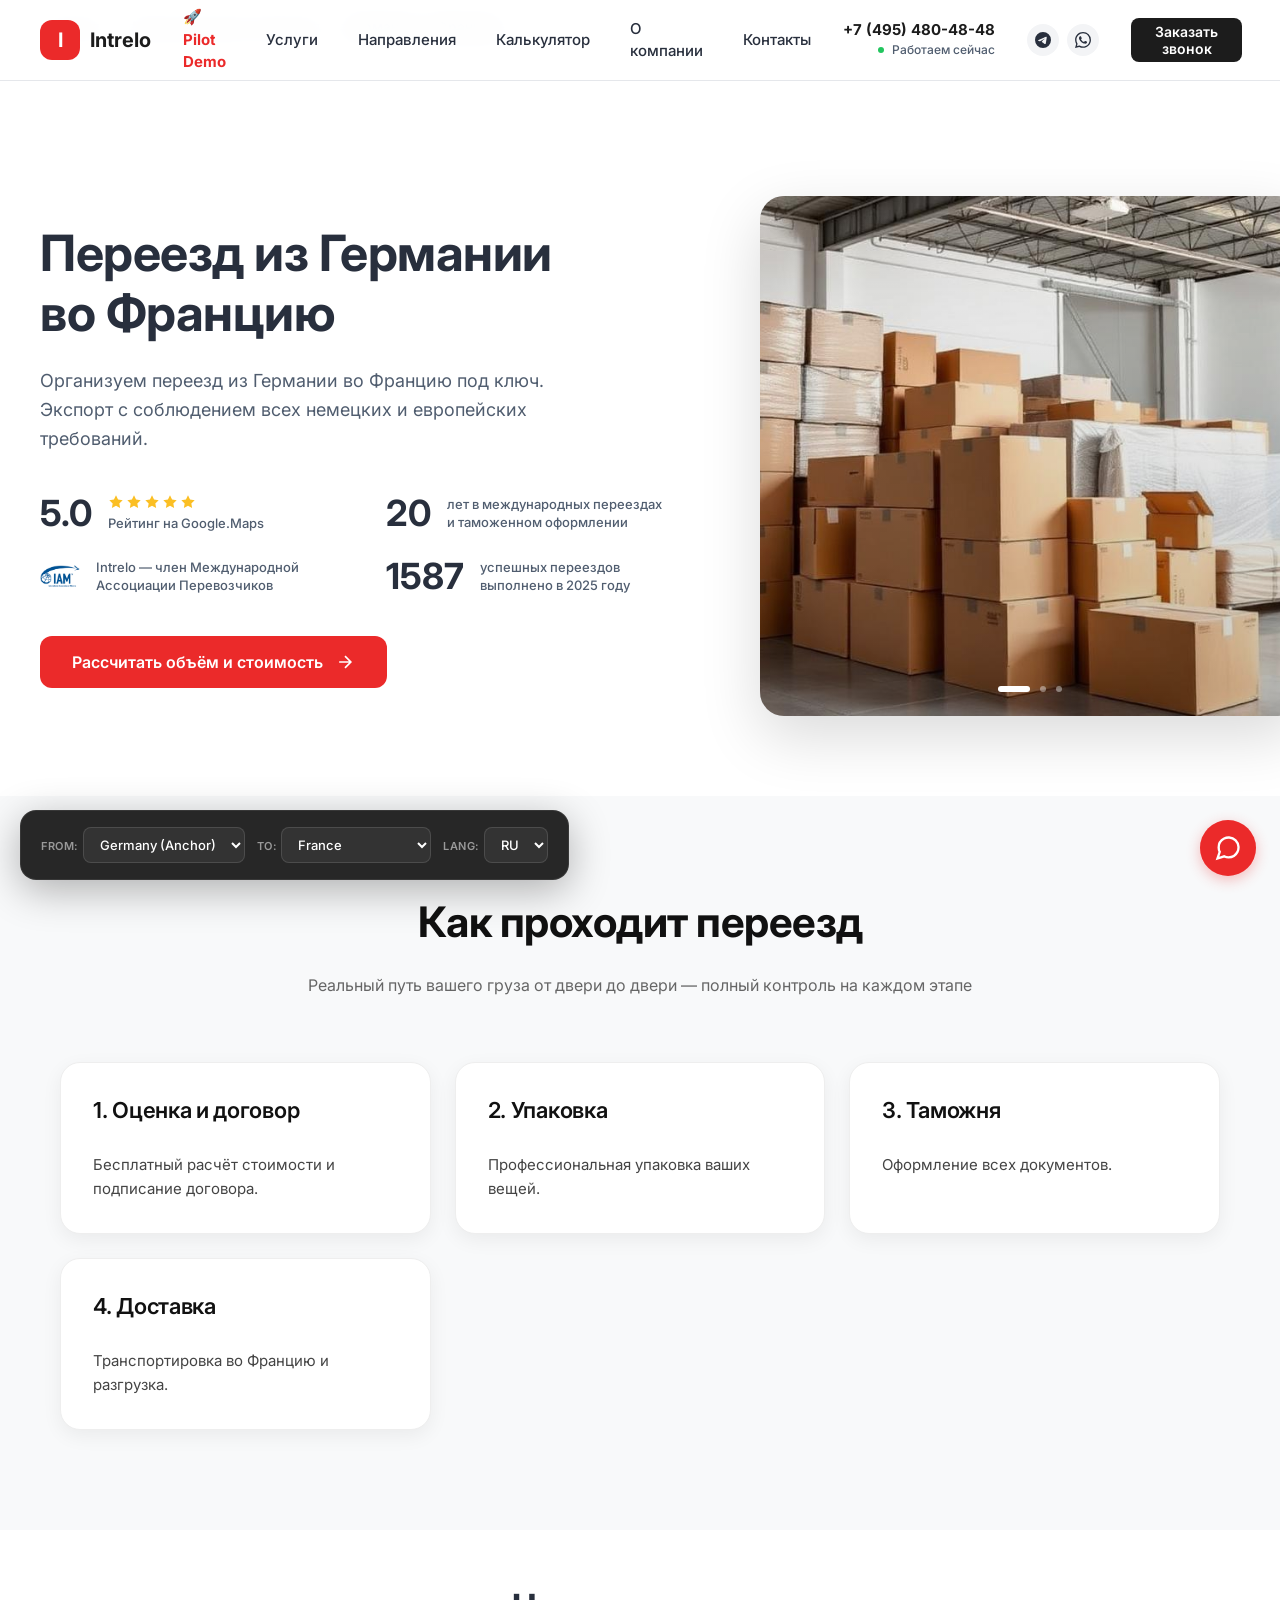
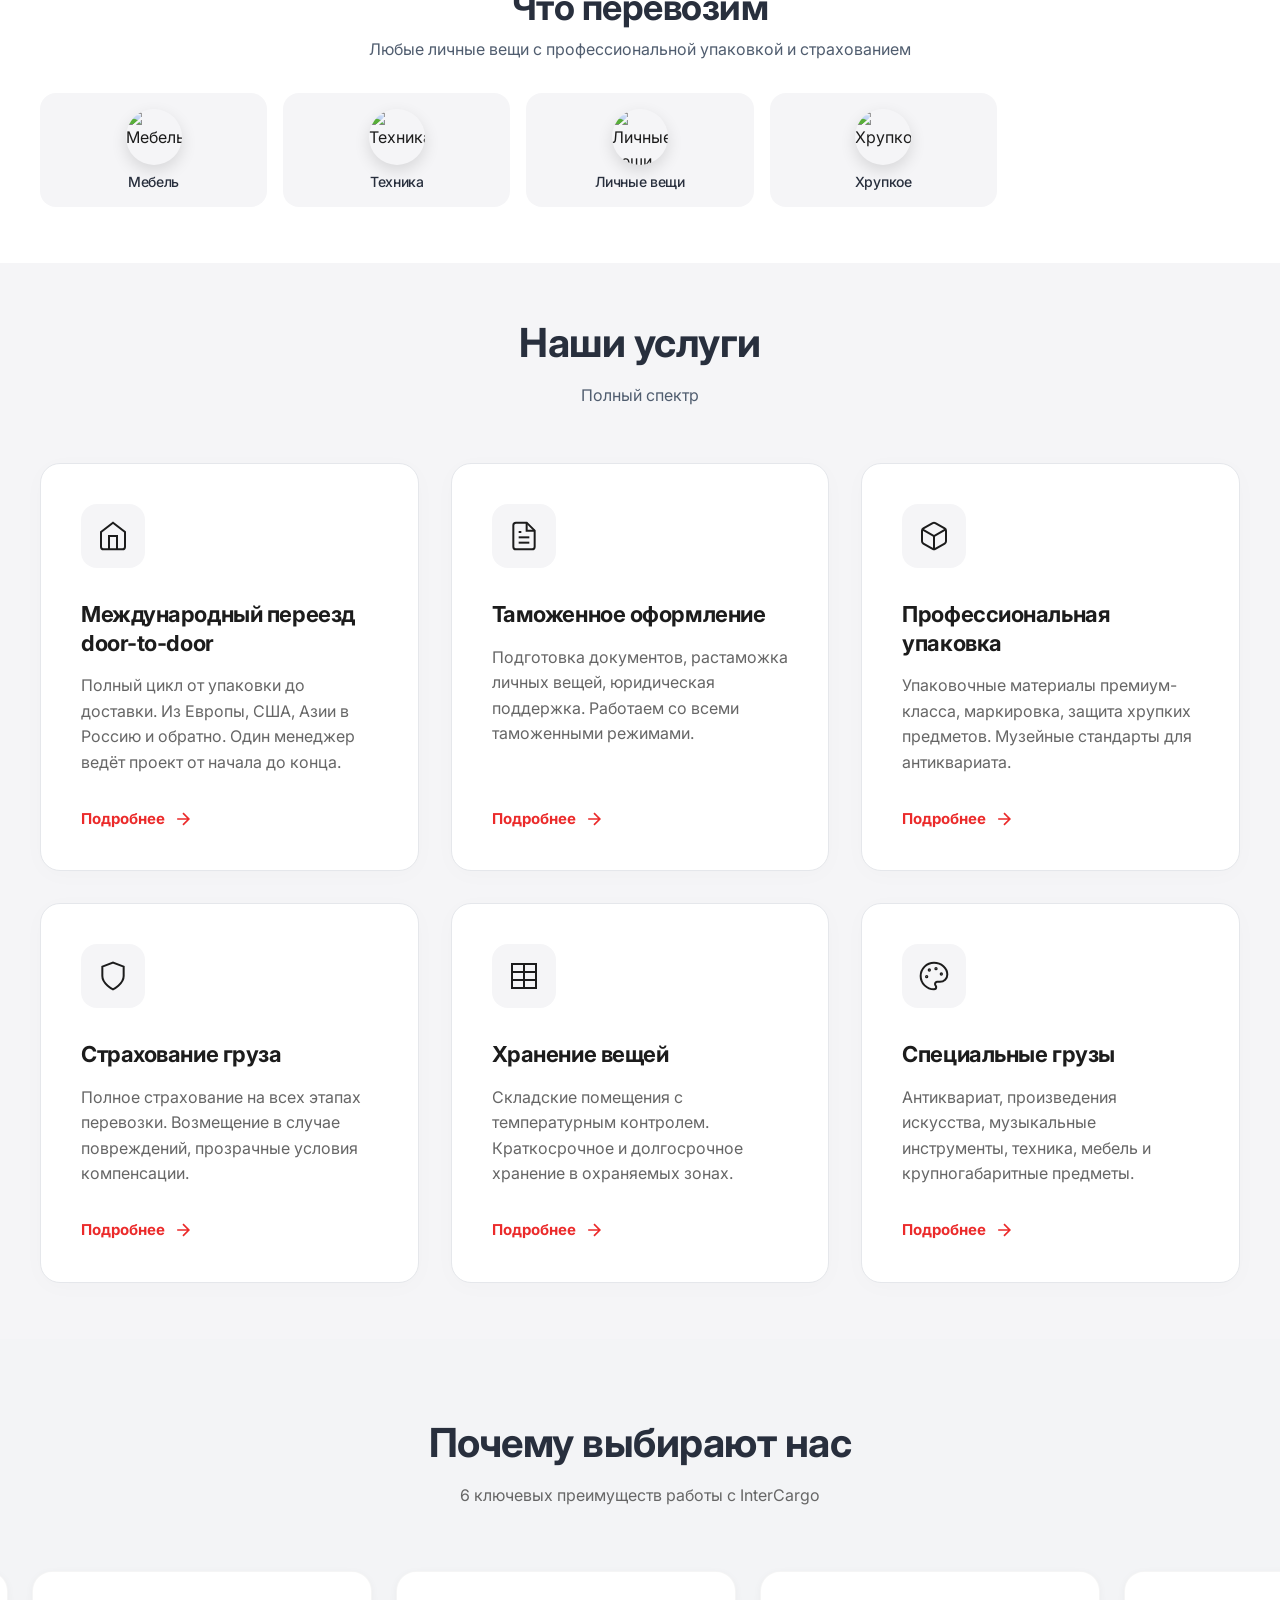
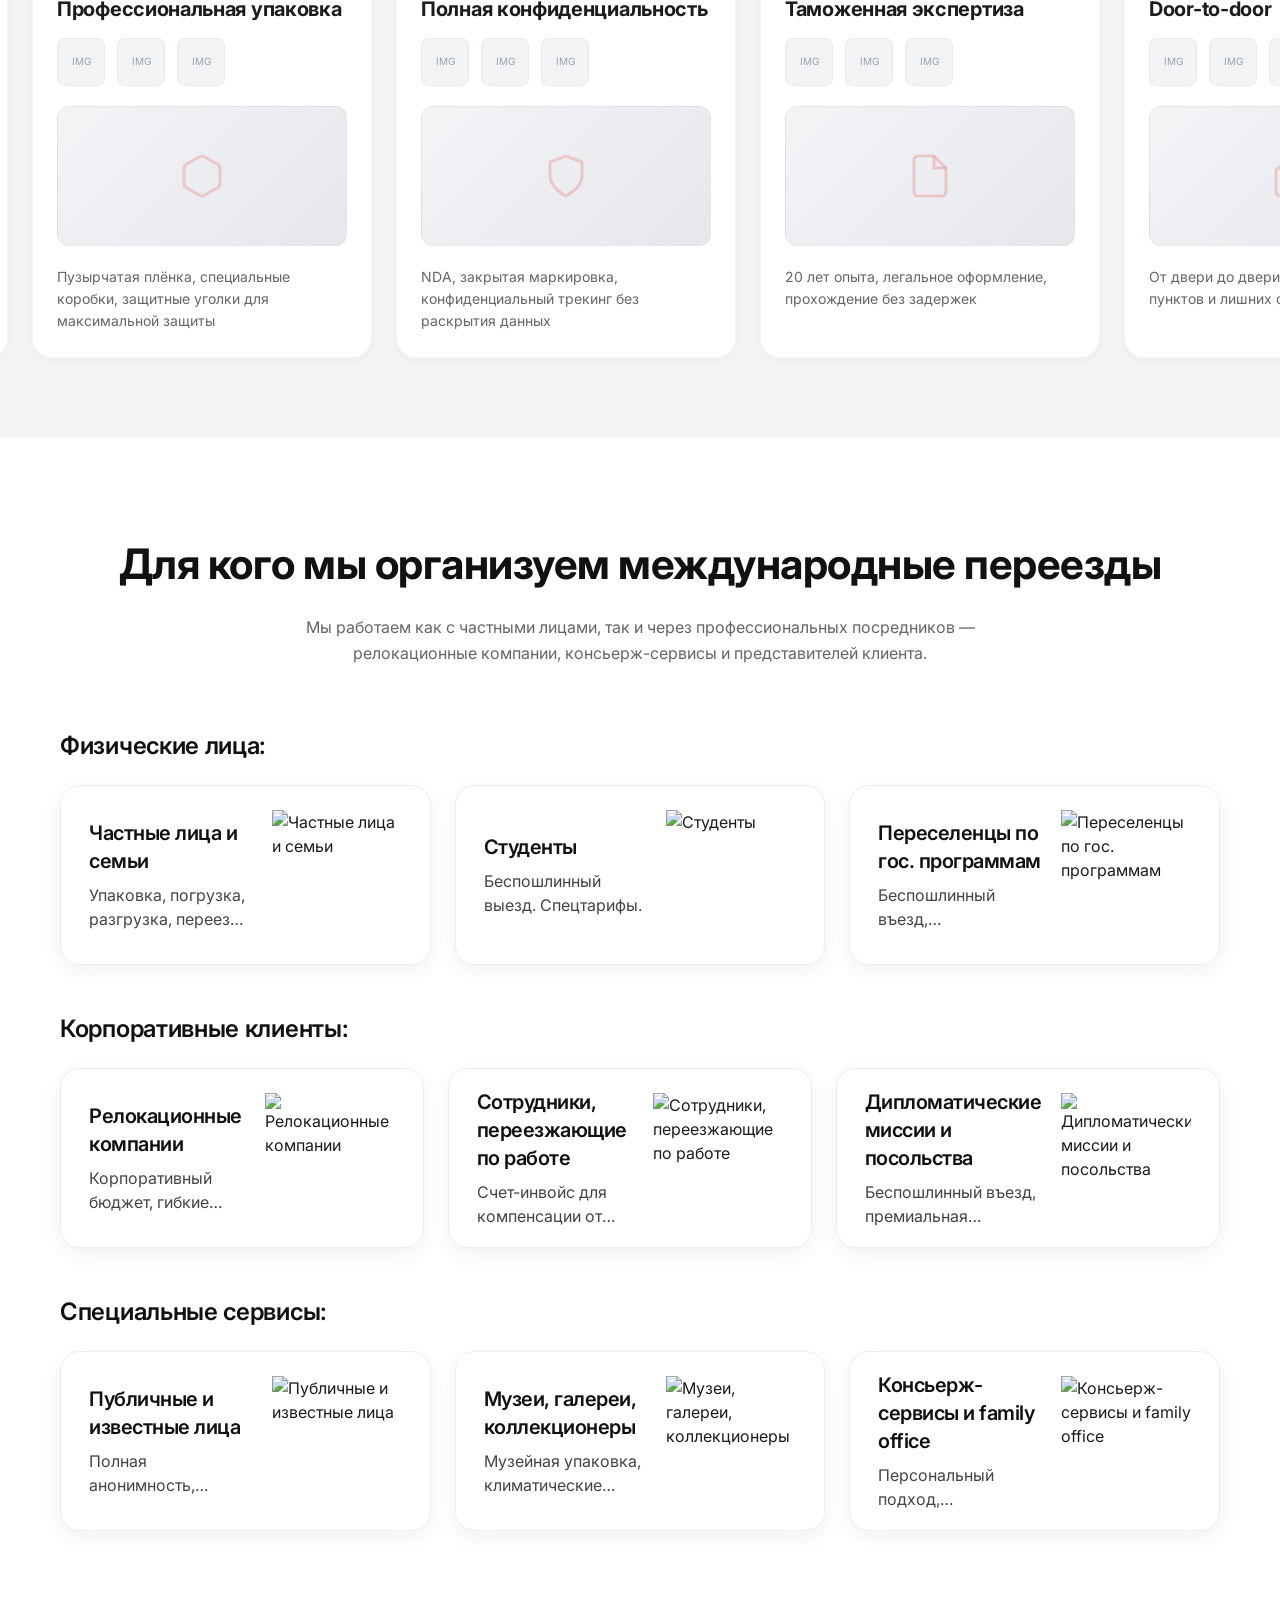
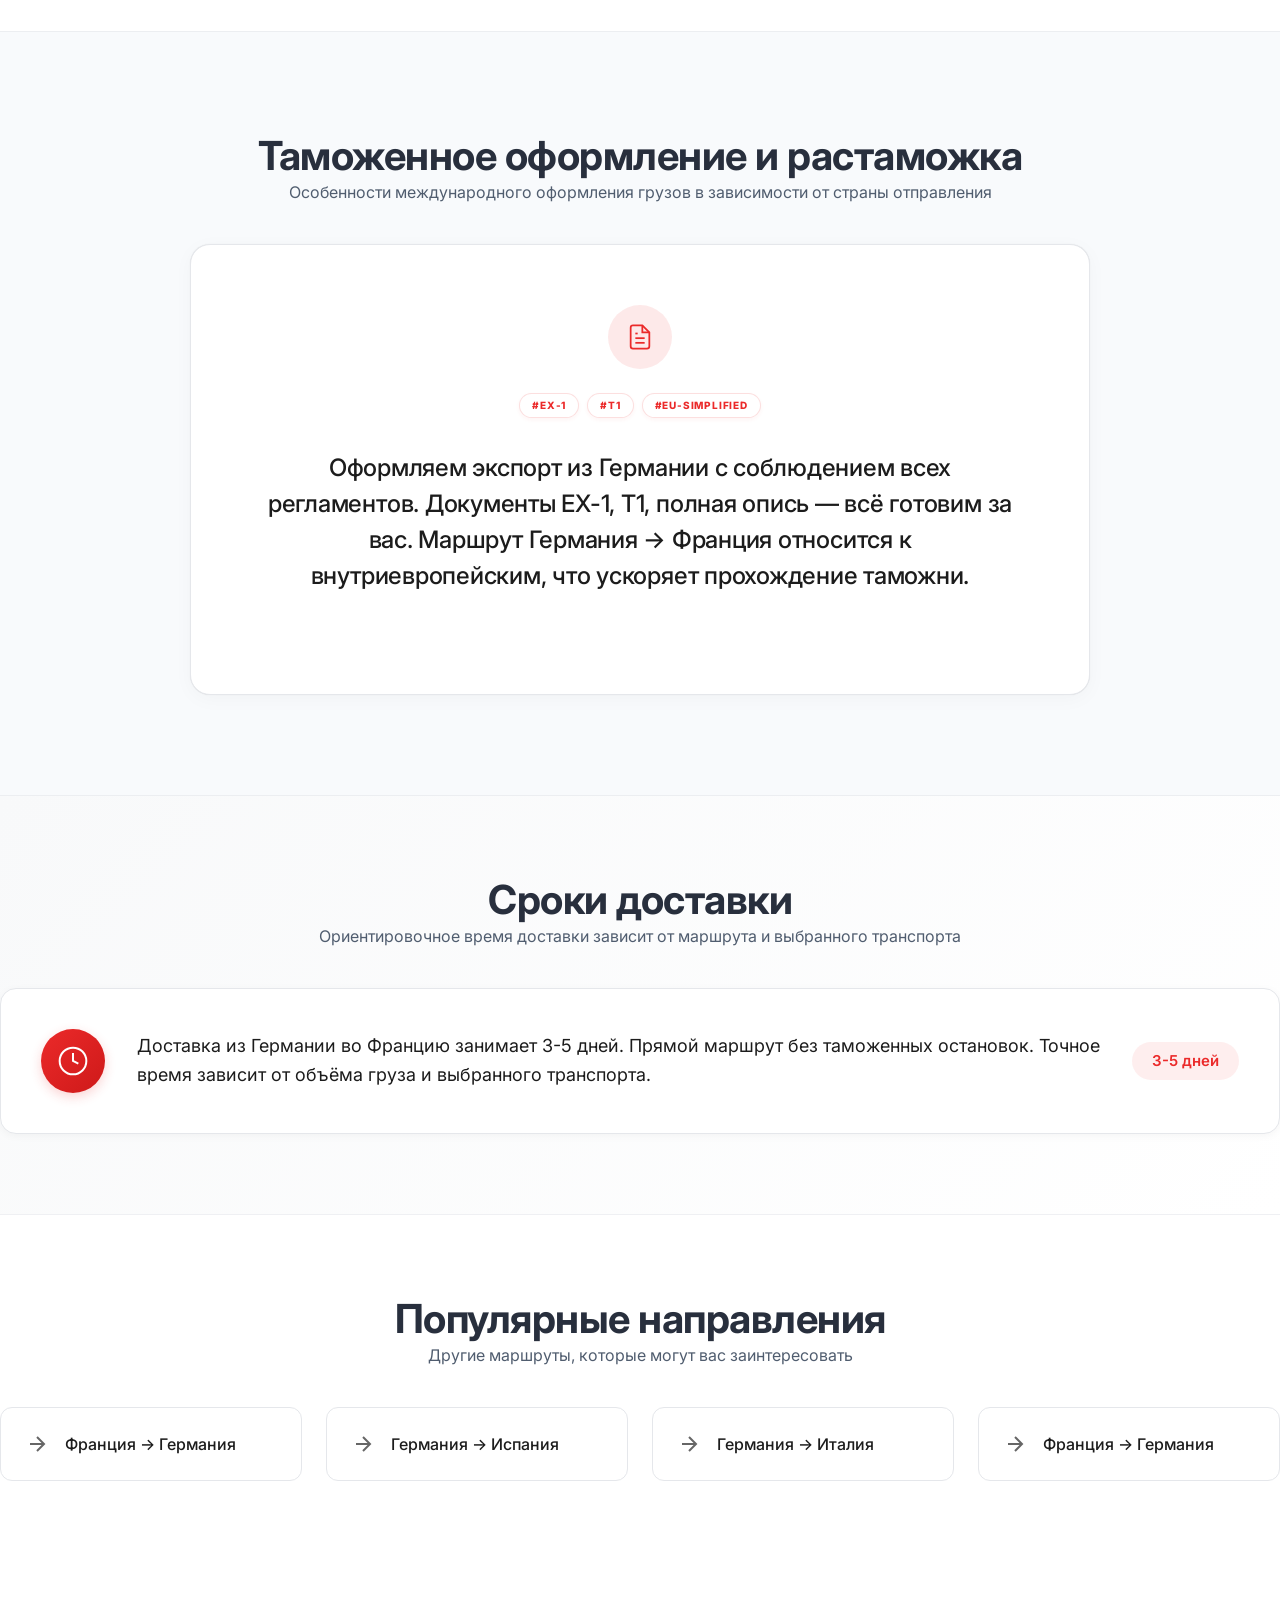
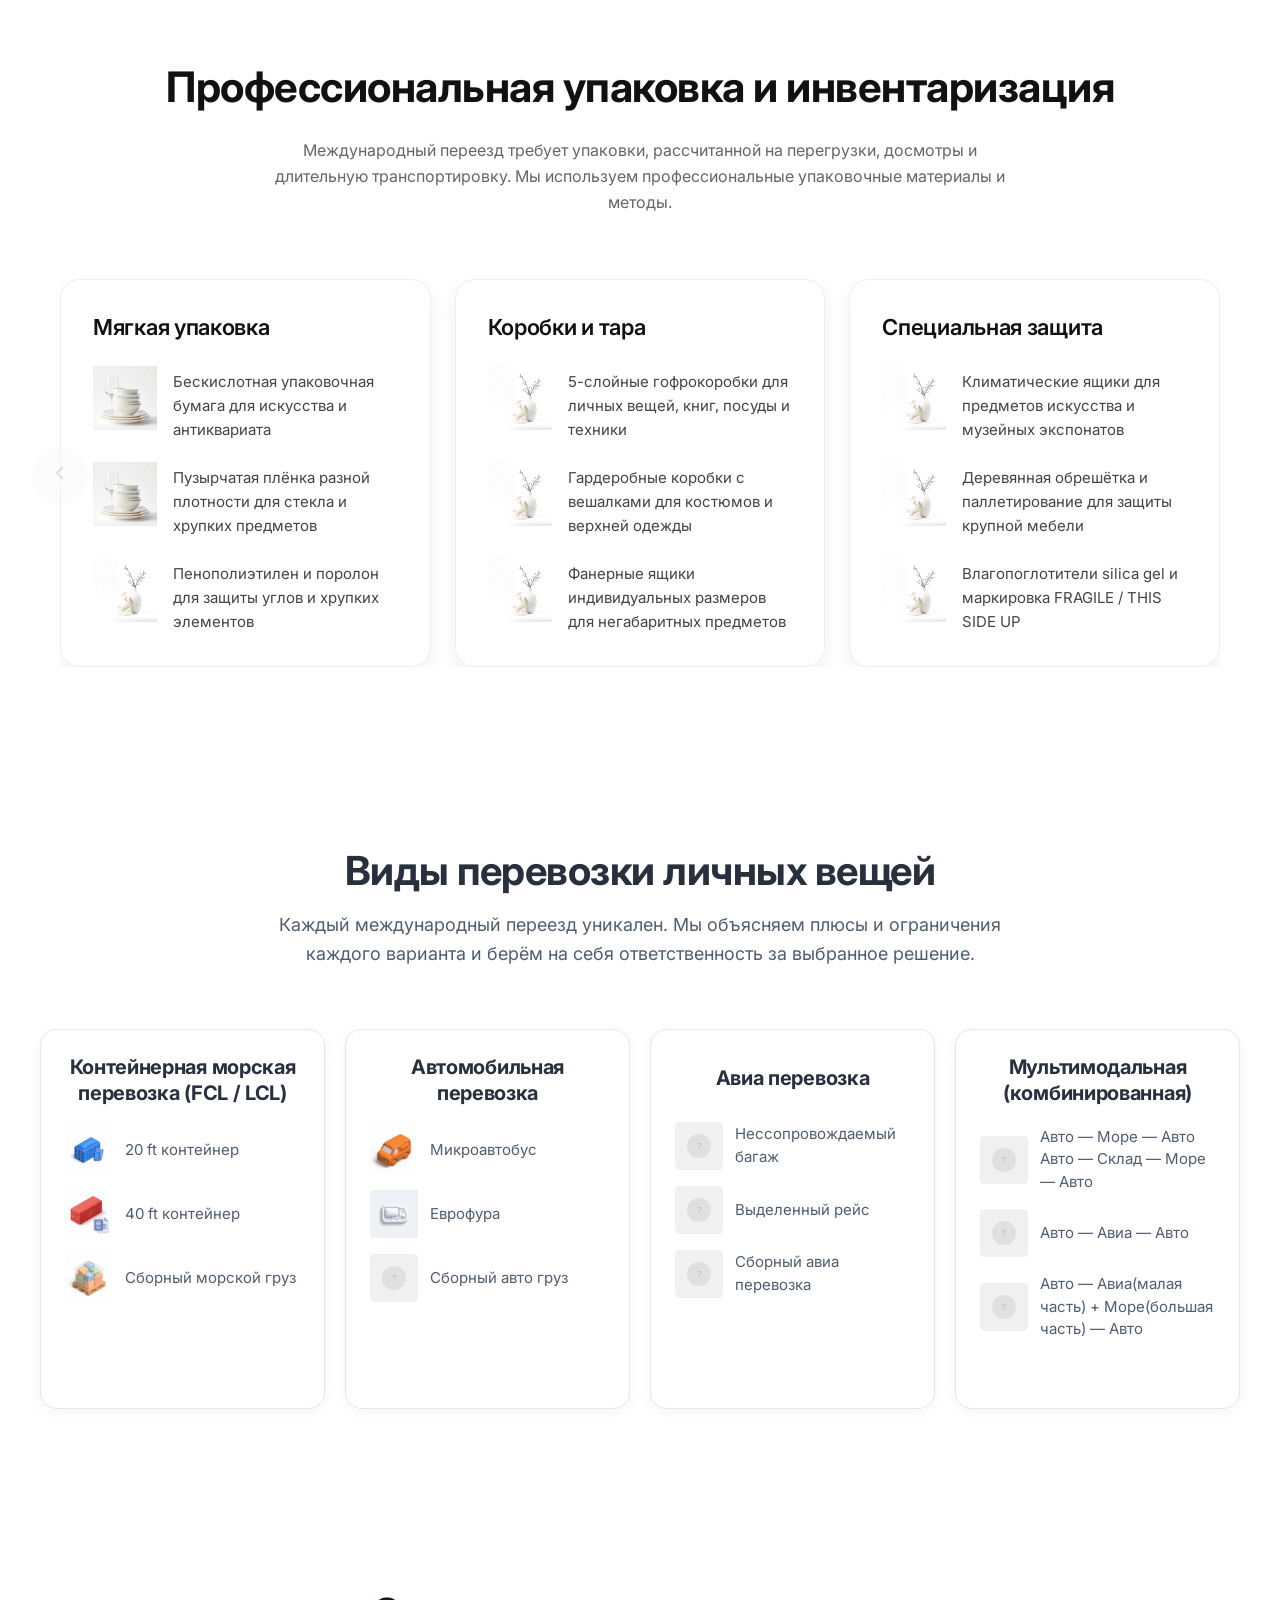
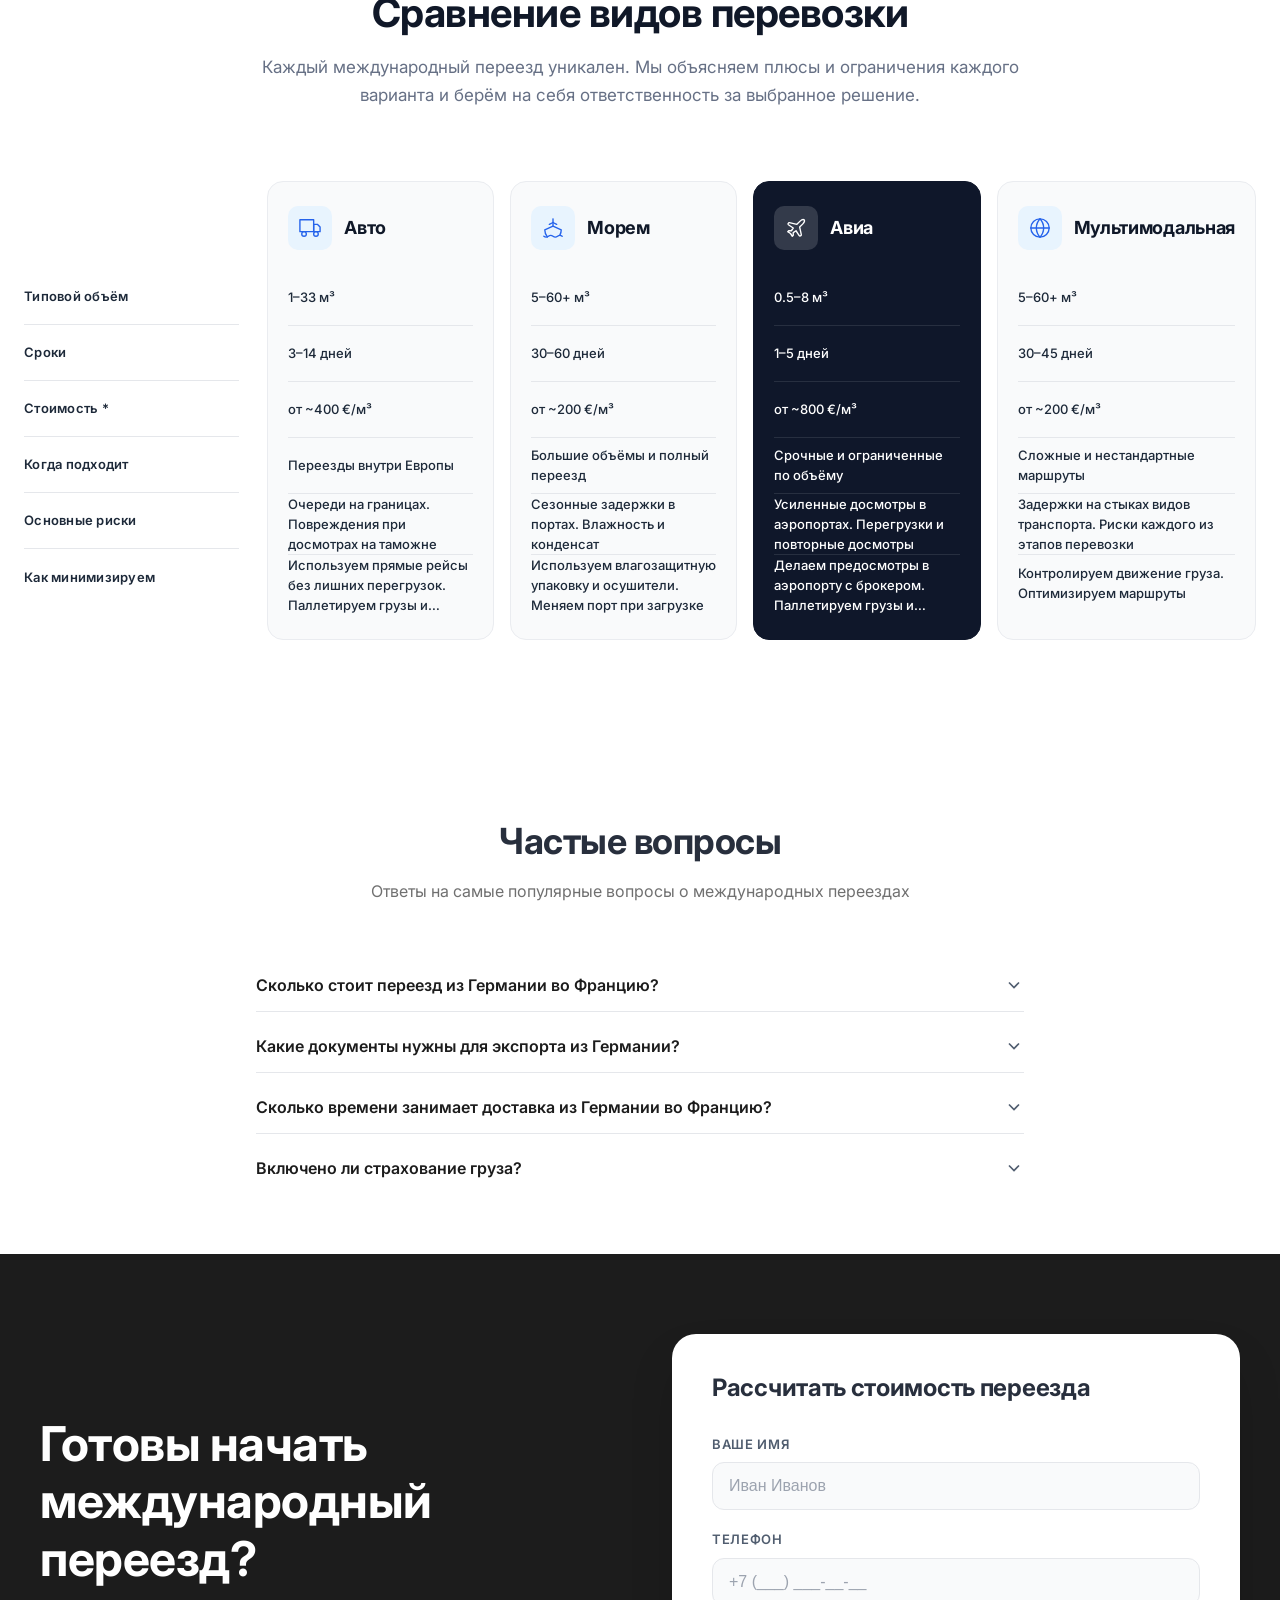
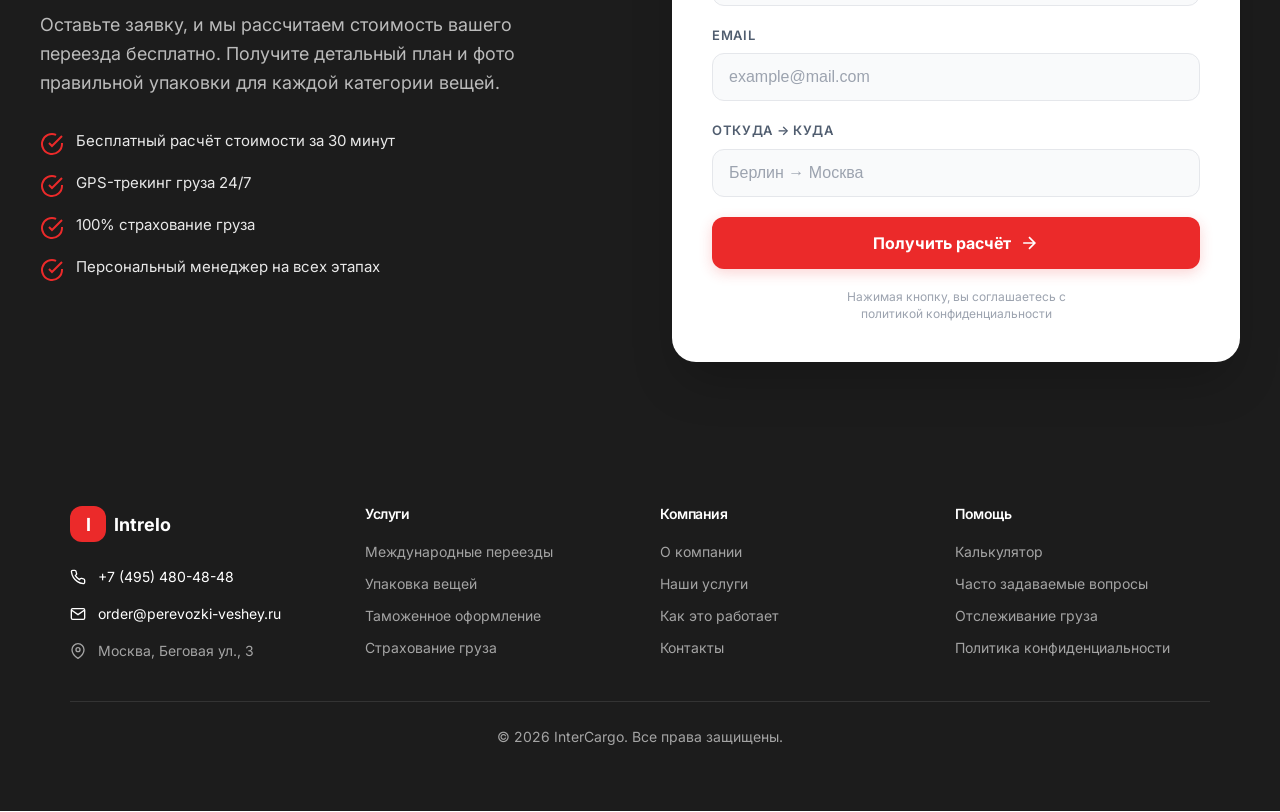
==== commit b0363676: "feat: add Pilot Demo link to index navigation" ====
--- a/index.html
+++ b/index.html
@@ -49,6 +49,8 @@
 
             <!-- Desktop Navigation -->
             <nav class="header__nav">
+                <a href="demo-pilot.html" class="header__nav-link" style="color: #EB2A2A; font-weight: bold;">🚀 Pilot
+                    Demo</a>
                 <a href="#services" class="header__nav-link">Услуги</a>
                 <a href="#destinations" class="header__nav-link">Направления</a>
                 <a href="#calculator" class="header__nav-link">Калькулятор</a>
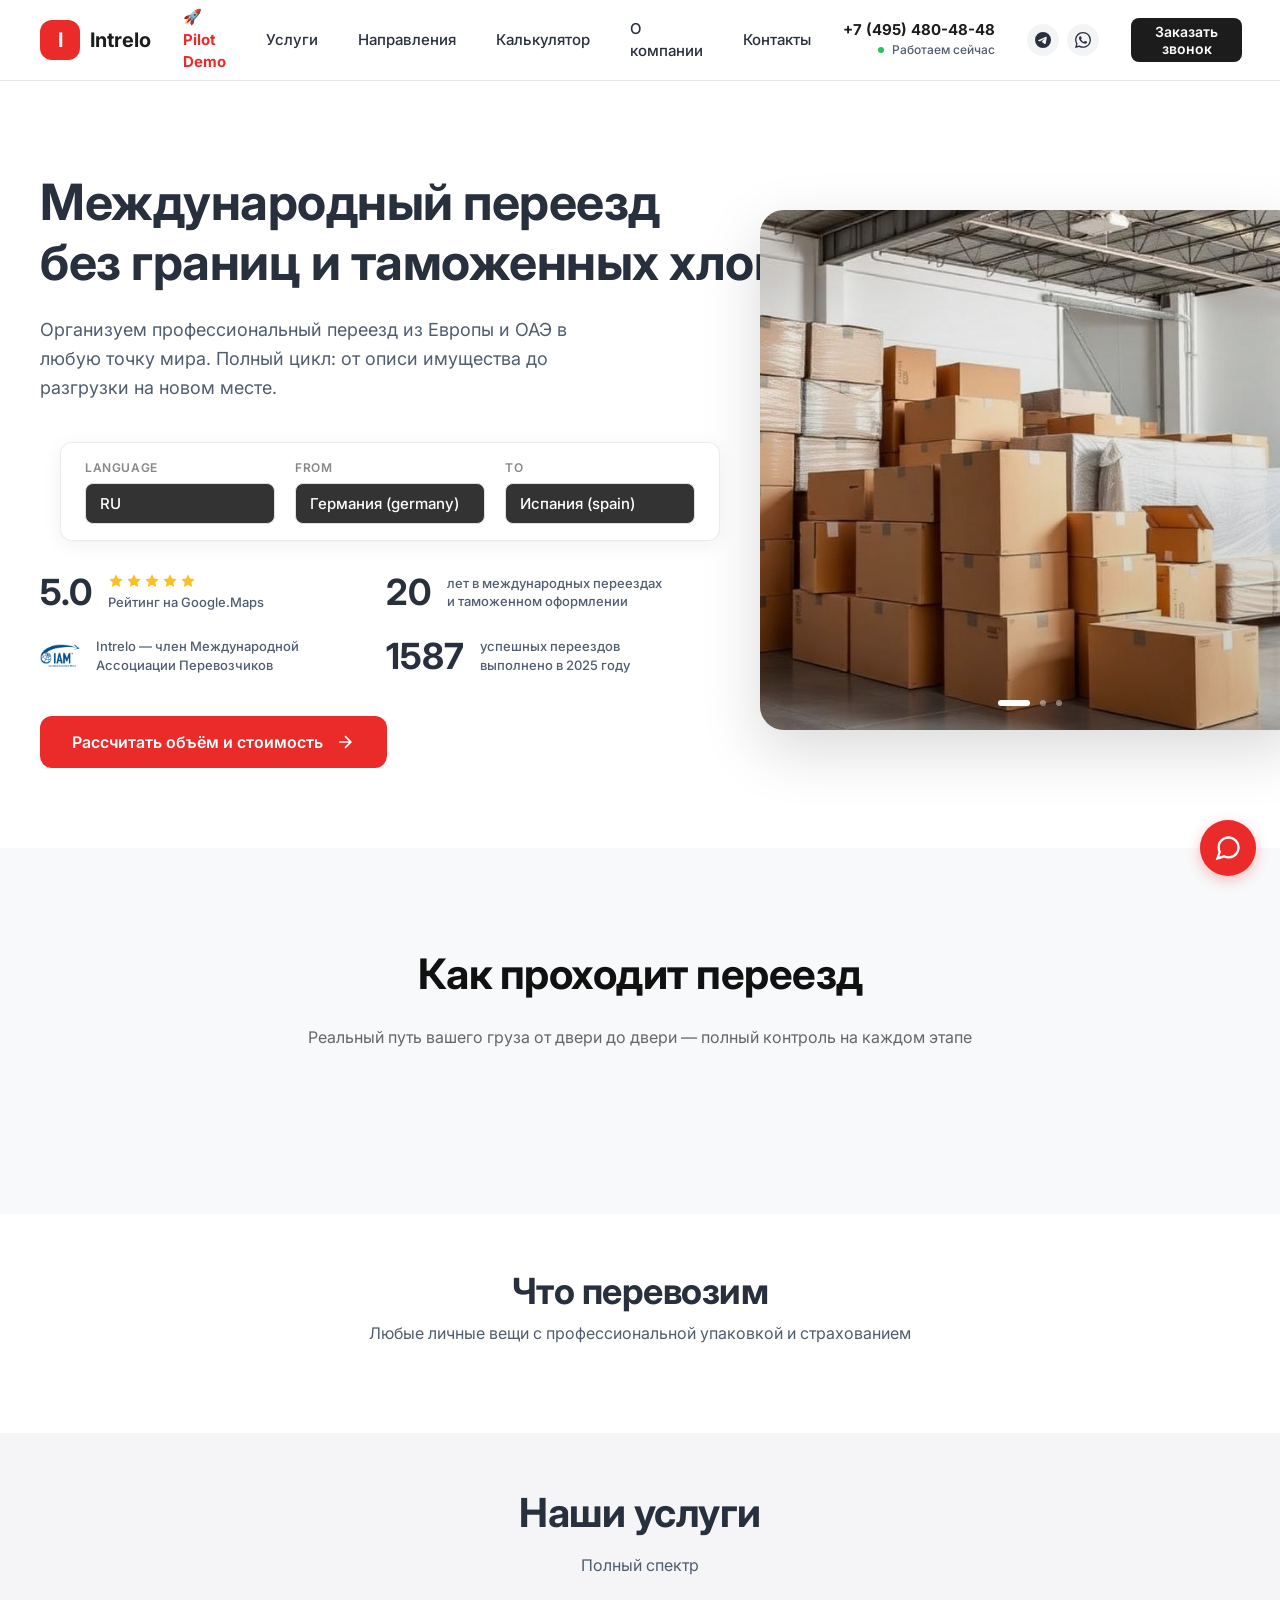
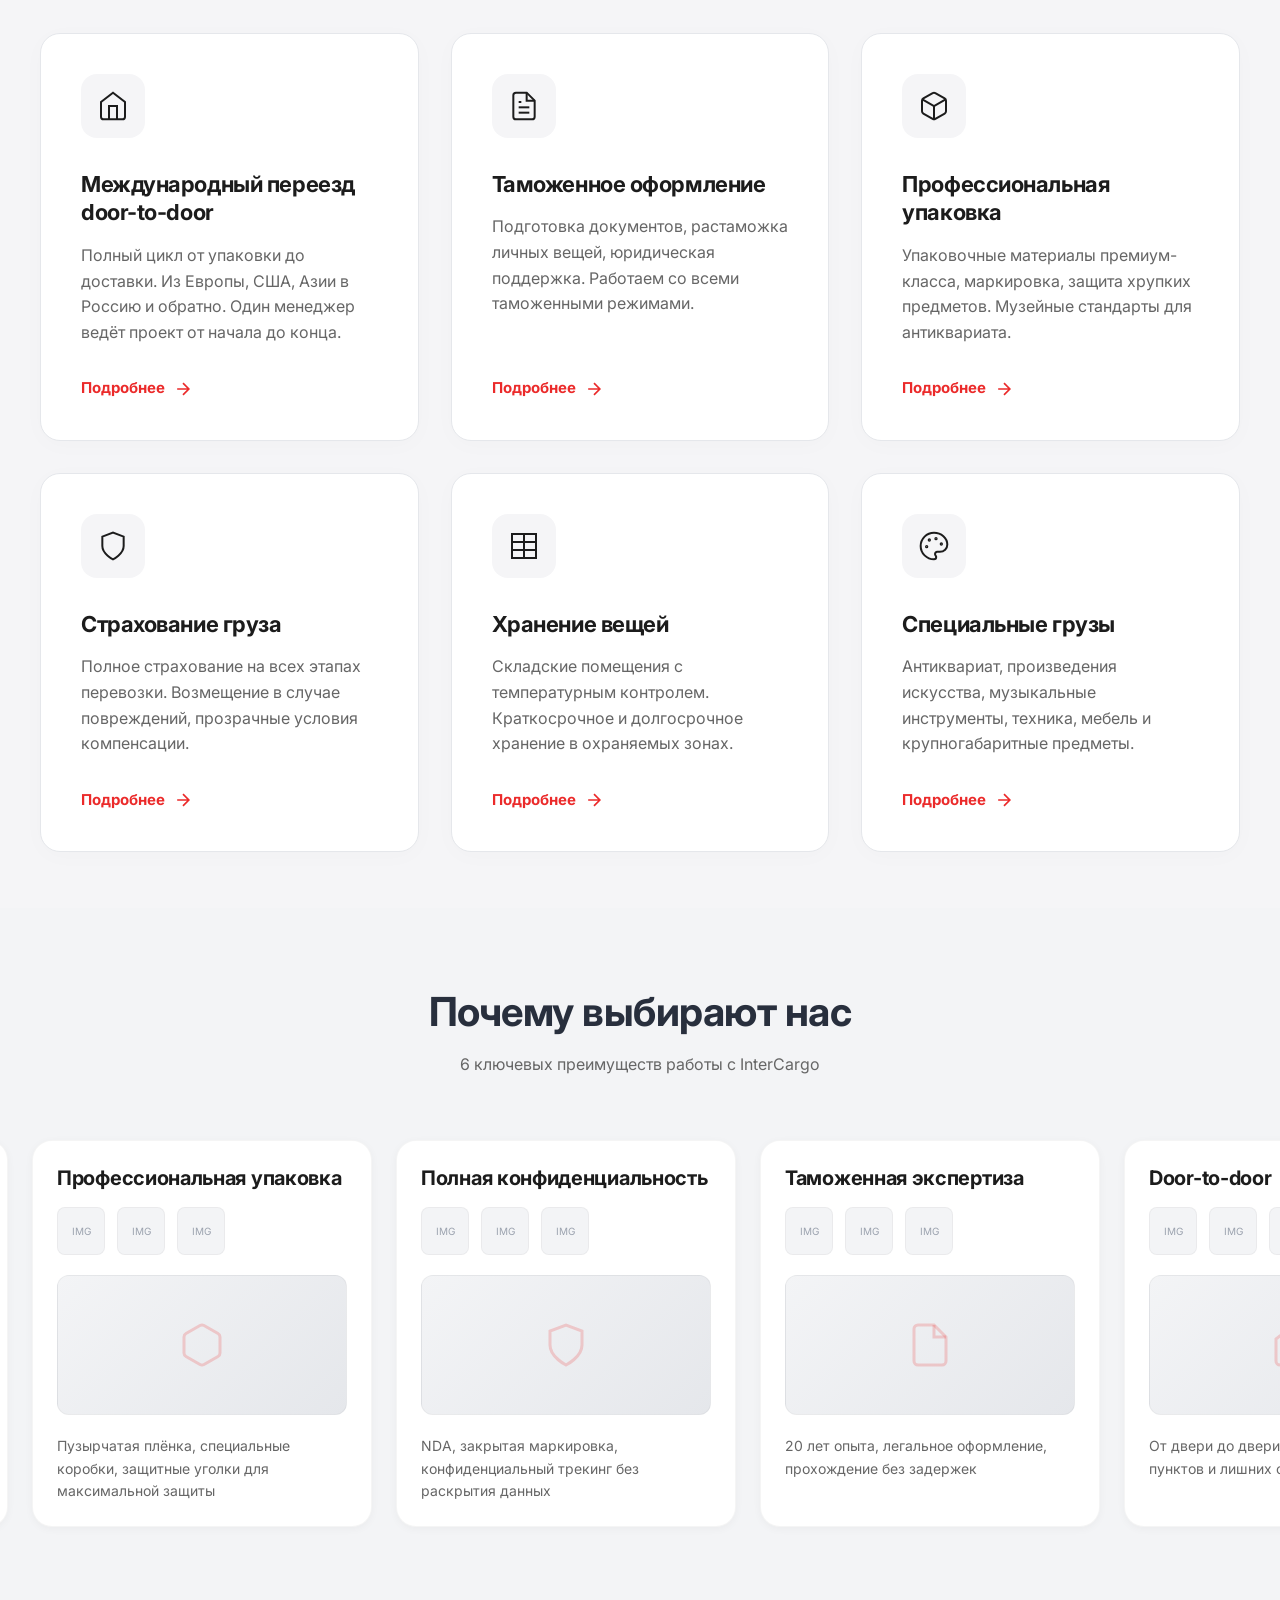
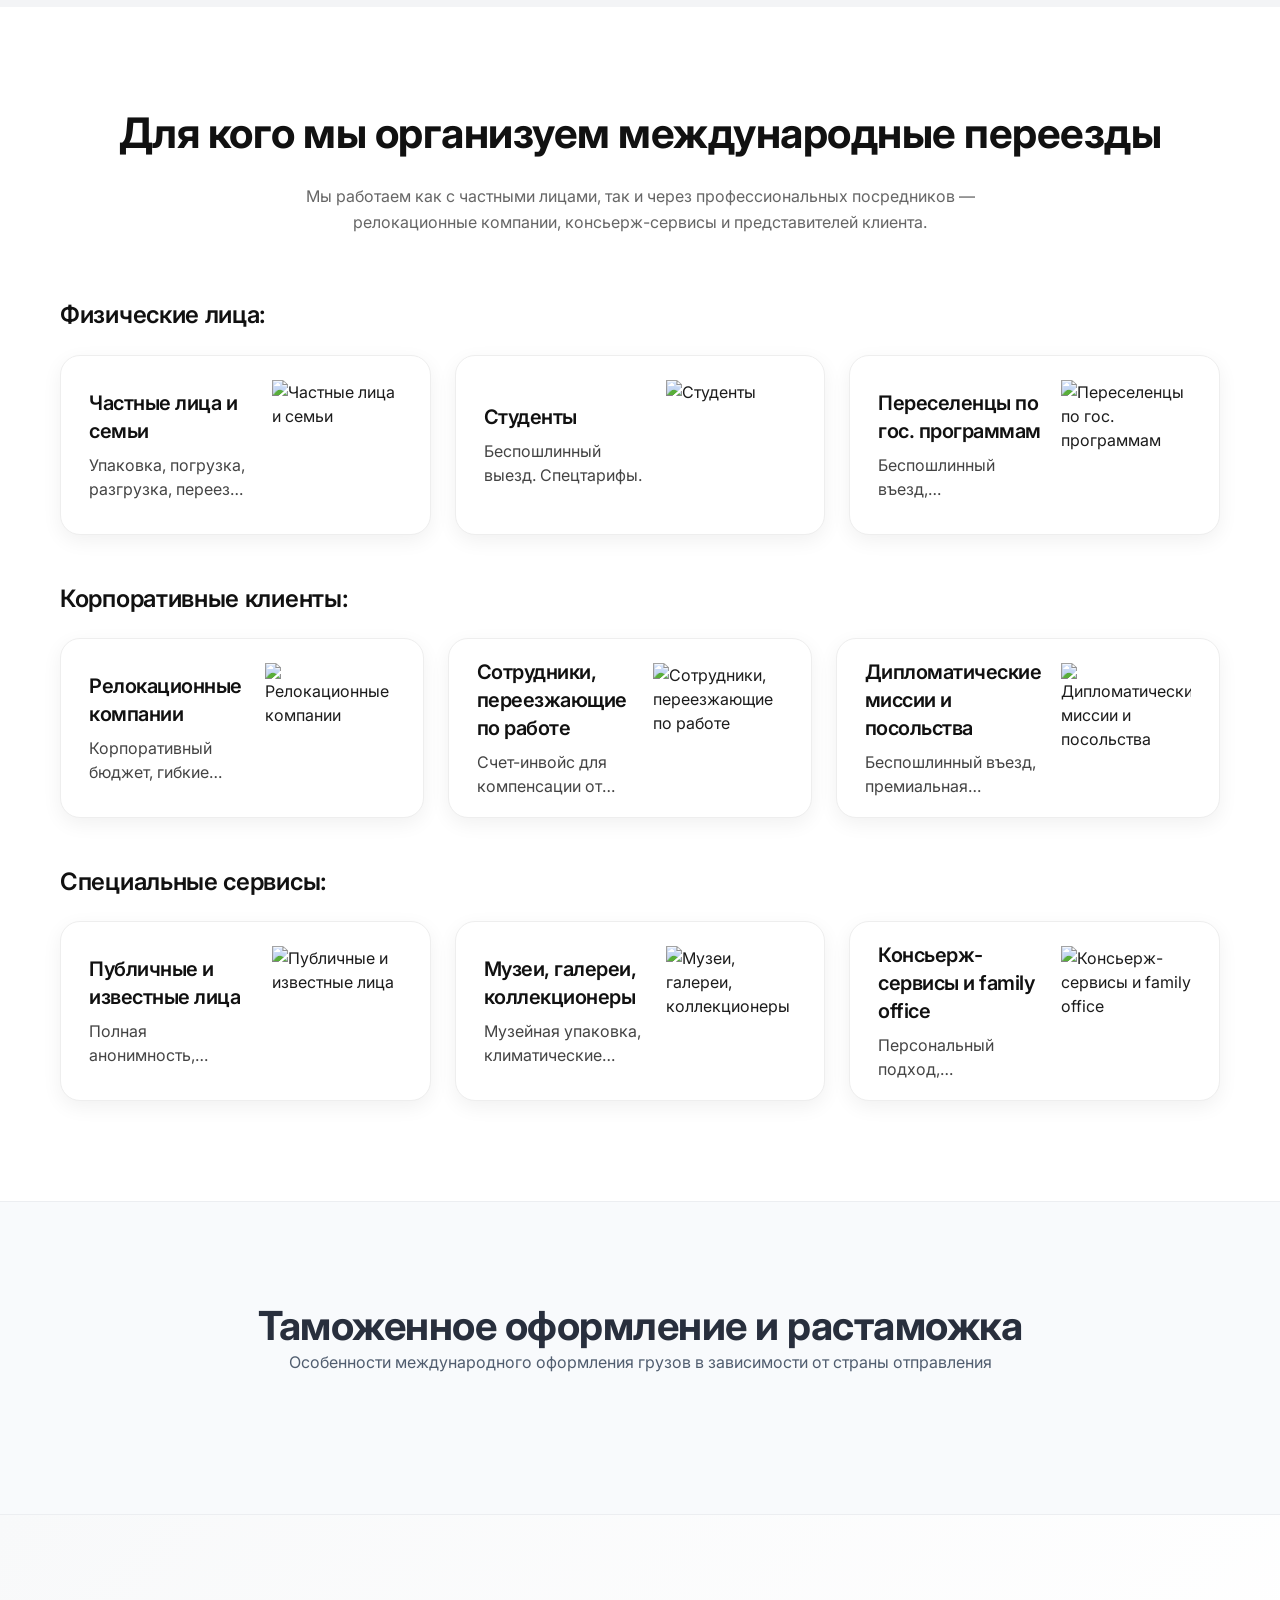
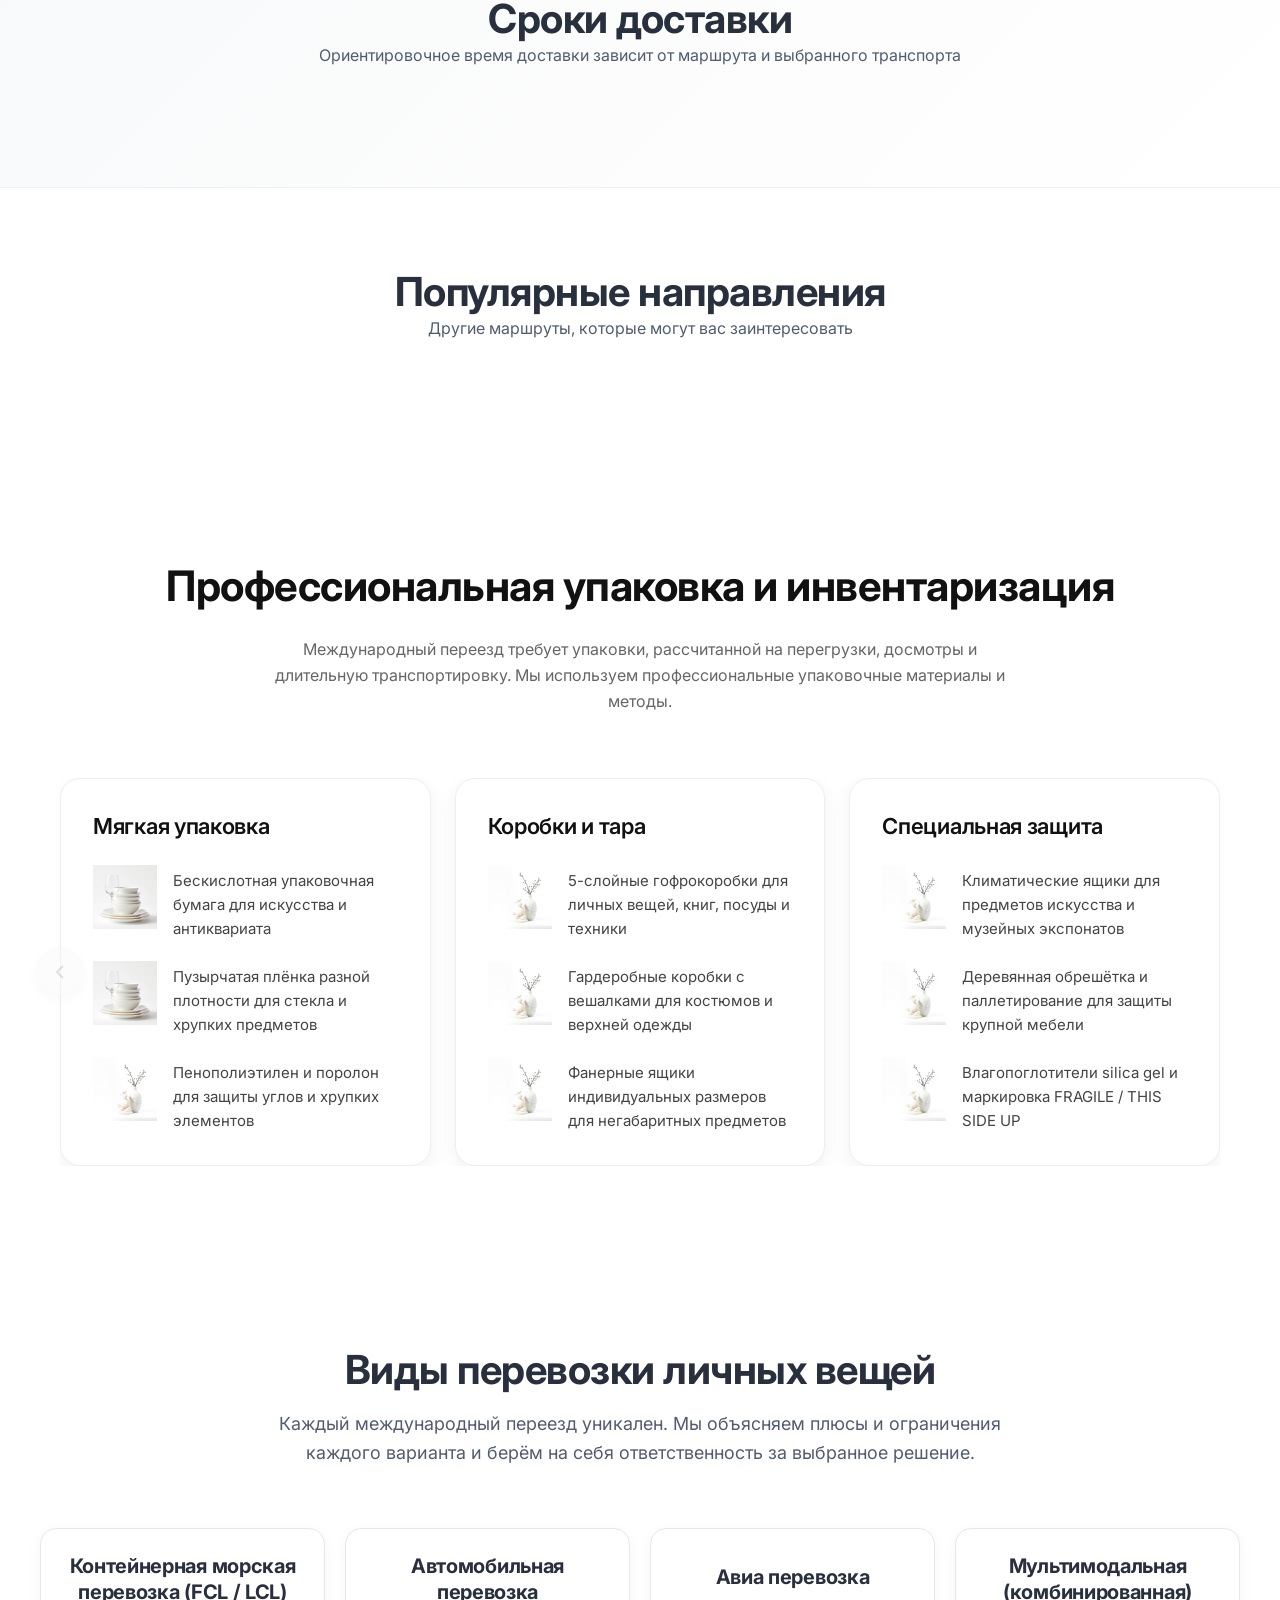
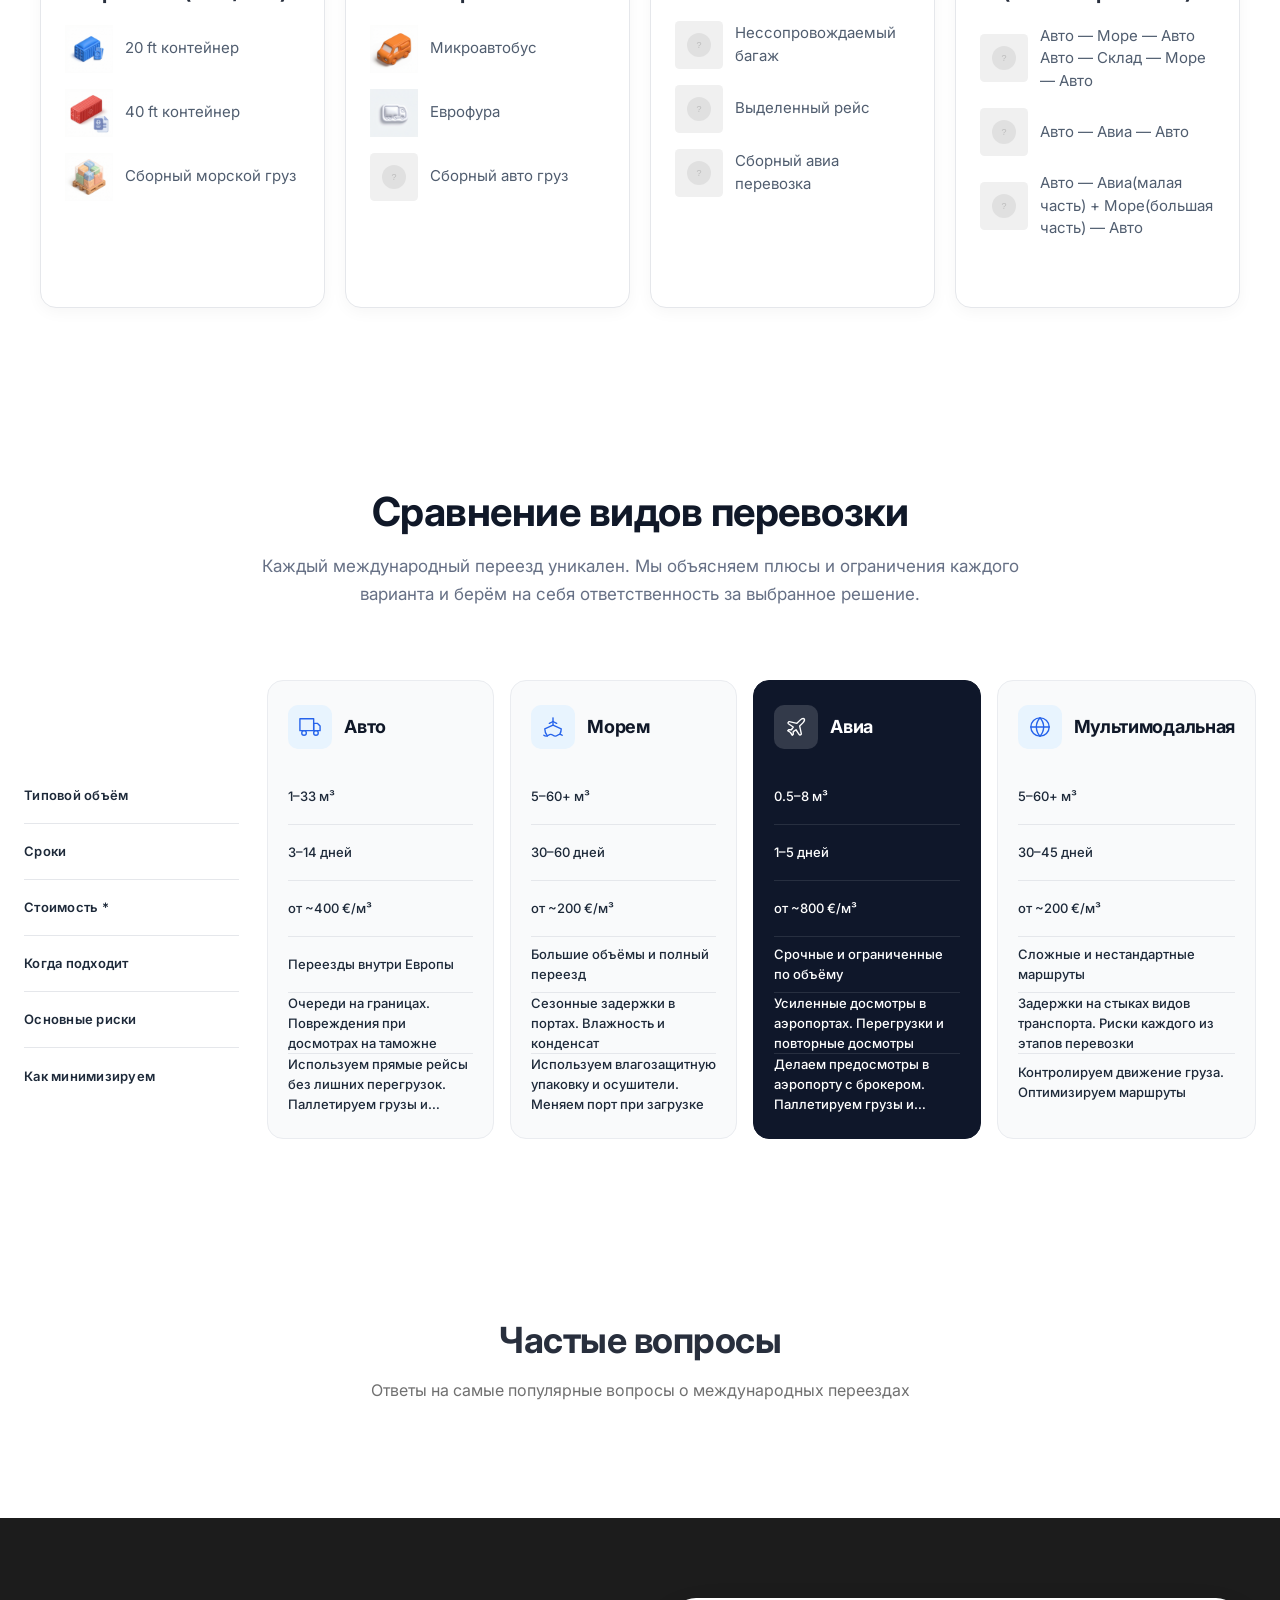
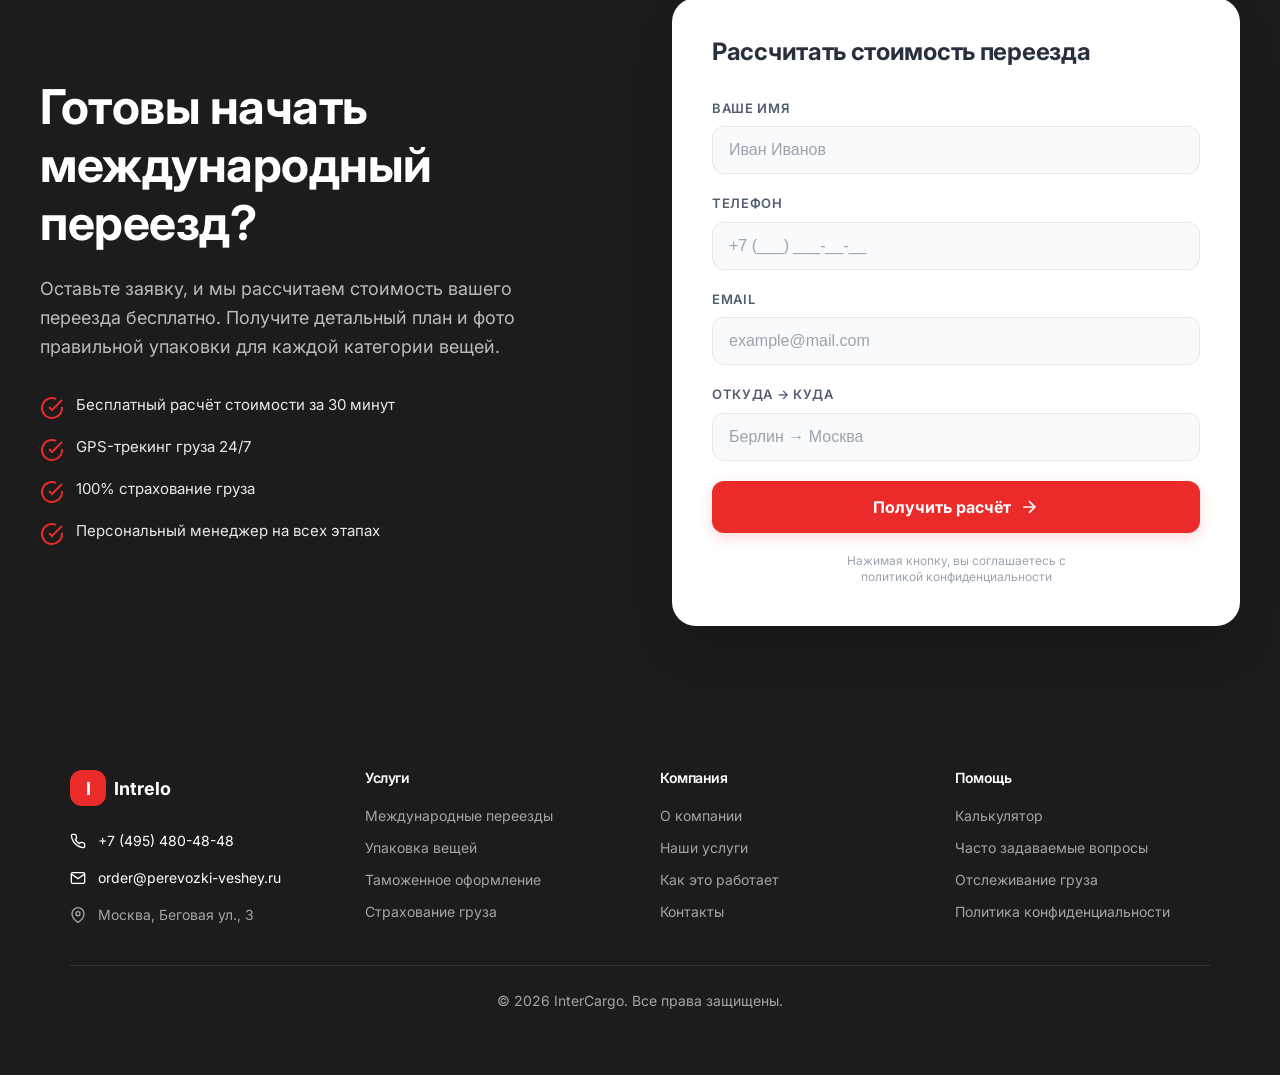
==== commit 2cd113c8: "Описание изменений" ====
--- a/index.html
+++ b/index.html
@@ -36,7 +36,9 @@
     <!-- Styles -->
     <link rel="stylesheet" href="css/styles.css">
     <link rel="stylesheet" href="css/timelines-links.css">
+    <link rel="stylesheet" href="css/pilot-controls.css">
 </head>
+
 
 <body>
     <!-- ========== HEADER ========== -->
@@ -143,6 +145,10 @@
                         Организуем профессиональный переезд из Европы и ОАЭ в любую точку мира. Полный цикл: от описи
                         имущества до разгрузки на новом месте.
                     </p>
+
+                    <!-- Pilot v2 Controls Mount Point -->
+                    <div id="pilot-controls-mount" class="pilot-controls-wrapper"></div>
+
 
                     <!-- Mobile Stats -->
                     <div class="hero__stats hero__stats--mobile">
--- a/css/pilot-controls.css
+++ b/css/pilot-controls.css
@@ -0,0 +1,95 @@
+/* Pilot v2 Controls Styling */
+
+.pilot-controls-wrapper {
+    margin: 24px 0 32px;
+    width: 100%;
+    max-width: 800px;
+}
+
+.demo-controls.pilot-controls {
+    background: #ffffff;
+    border: 1px solid rgba(0,0,0,0.08);
+    box-shadow: 0 4px 20px rgba(0,0,0,0.06);
+    border-radius: 12px;
+    padding: 16px 24px;
+    display: flex;
+    flex-wrap: wrap;
+    gap: 24px;
+    align-items: center;
+    position: relative; /* Not fixed */
+    bottom: auto;
+    right: auto;
+    z-index: 10;
+}
+
+.controls-container {
+    display: flex;
+    flex-wrap: wrap;
+    gap: 20px;
+    align-items: center;
+    width: 100%;
+}
+
+.control-header {
+    display: none; /* Hide debug header in embedded mode */
+}
+
+.control-group {
+    display: flex;
+    flex-direction: column;
+    gap: 6px;
+    flex: 1;
+    min-width: 140px;
+}
+
+.control-group label {
+    font-size: 12px;
+    text-transform: uppercase;
+    letter-spacing: 0.05em;
+    color: #888;
+    font-weight: 600;
+}
+
+.control-group select {
+    width: 100%;
+    padding: 10px 14px;
+    font-size: 15px;
+    color: #333;
+    background-color: #f9f9f9;
+    border: 1px solid #e0e0e0;
+    border-radius: 8px;
+    appearance: none;
+    -webkit-appearance: none;
+    background-image: url("data:image/svg+xml;charset=US-ASCII,%3Csvg%20xmlns%3D%22http%3A%2F%2Fwww.w3.org%2F2000%2Fsvg%22%20width%3D%22292.4%22%20height%3D%22292.4%22%3E%3Cpath%20fill%3D%22%23333%22%20d%3D%22M287%2069.4a17.6%2017.6%200%200%200-13-5.4H18.4c-5%200-9.3%201.8-12.9%205.4A17.6%2017.6%200%200%200%200%2082.2c0%205%201.8%209.3%205.4%2012.9l128%20127.9c3.6%203.6%207.8%205.4%2012.8%205.4s9.2-1.8%2012.8-5.4L287%2095c3.5-3.5%205.4-7.8%205.4-12.8%200-5-1.9-9.2-5.5-12.8z%22%2F%3E%3C%2Fsvg%3E");
+    background-repeat: no-repeat;
+    background-position: right 12px top 50%;
+    background-size: 10px auto;
+    cursor: pointer;
+    transition: all 0.2s ease;
+}
+
+.control-group select:hover {
+    border-color: #bbb;
+}
+
+.control-group select:focus {
+    outline: none;
+    border-color: #EB2A2A; /* Brand Red */
+    background-color: #fff;
+    box-shadow: 0 0 0 3px rgba(235, 42, 42, 0.1);
+}
+
+@media (max-width: 768px) {
+    .pilot-controls-wrapper {
+        margin: 16px 0;
+    }
+    
+    .demo-controls.pilot-controls {
+        padding: 16px;
+        gap: 16px;
+    }
+
+    .control-group {
+        min-width: 100%; /* Stack on mobile */
+    }
+}
